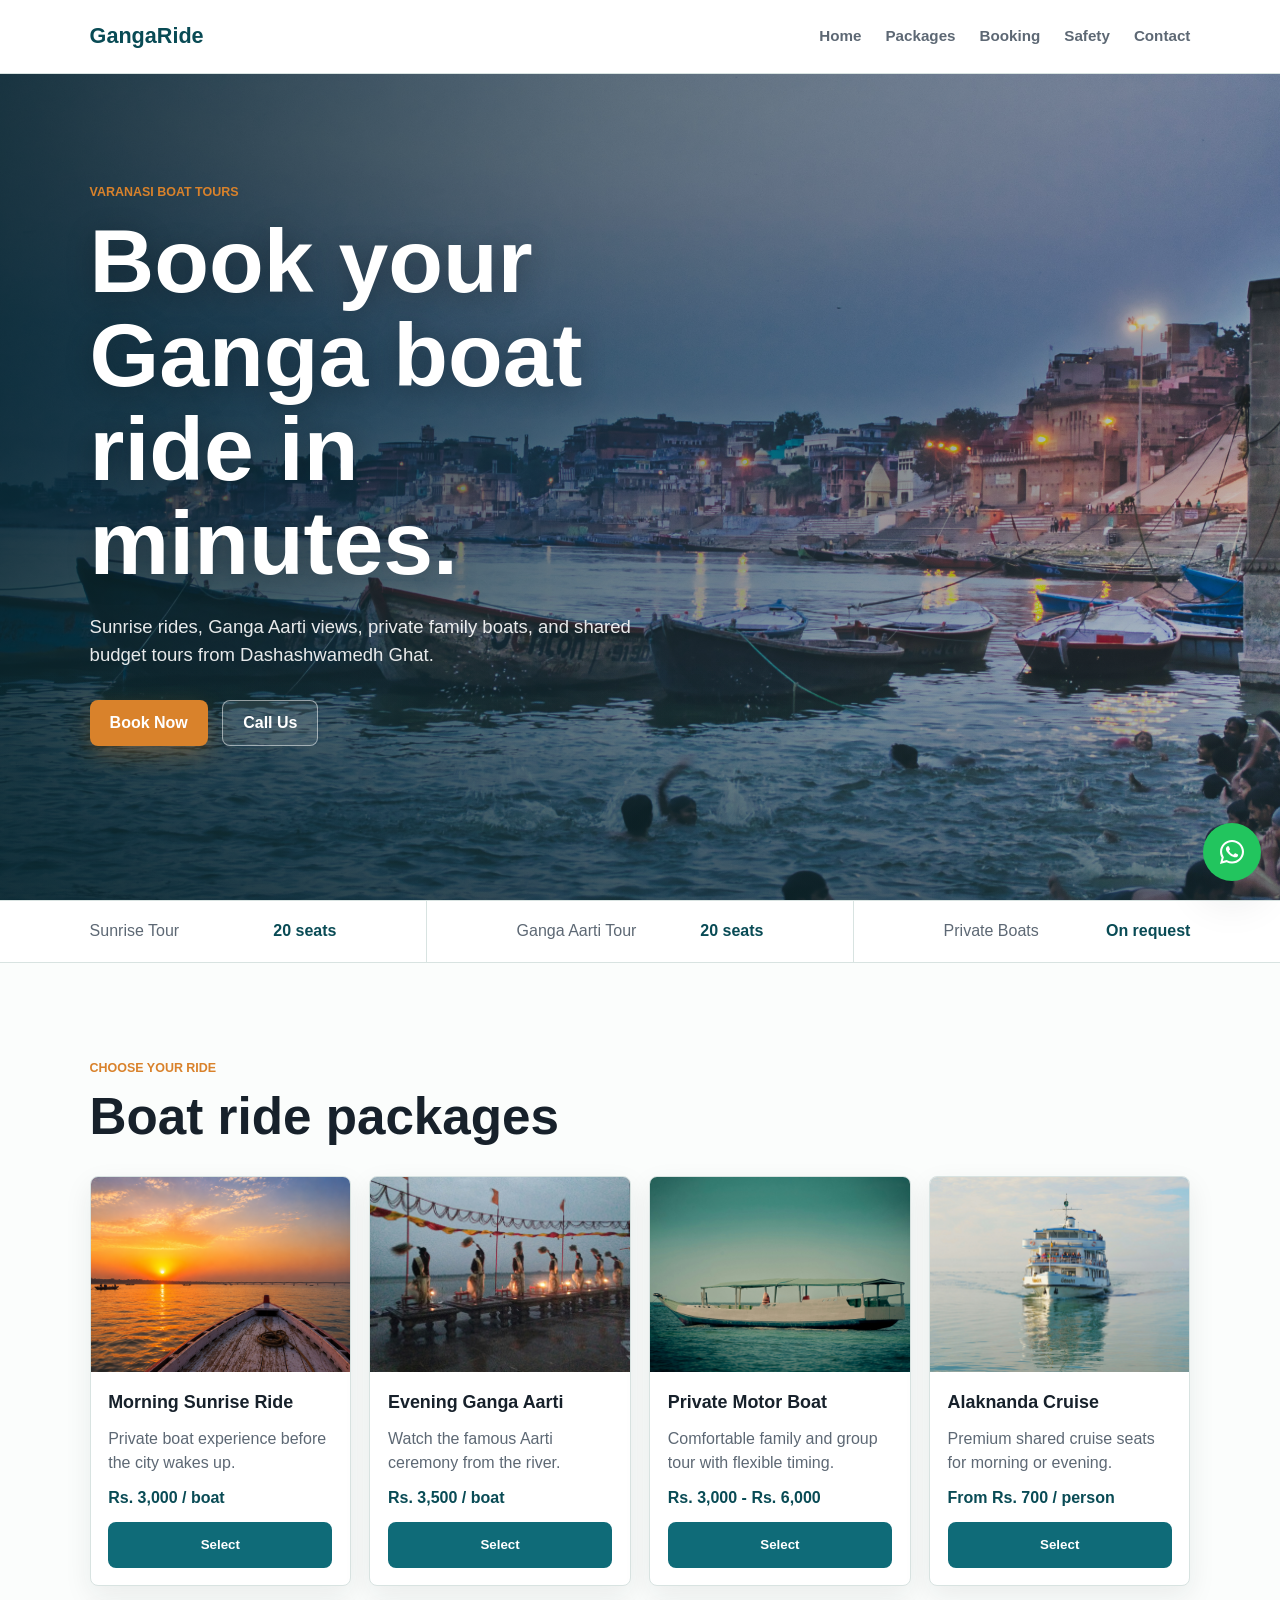
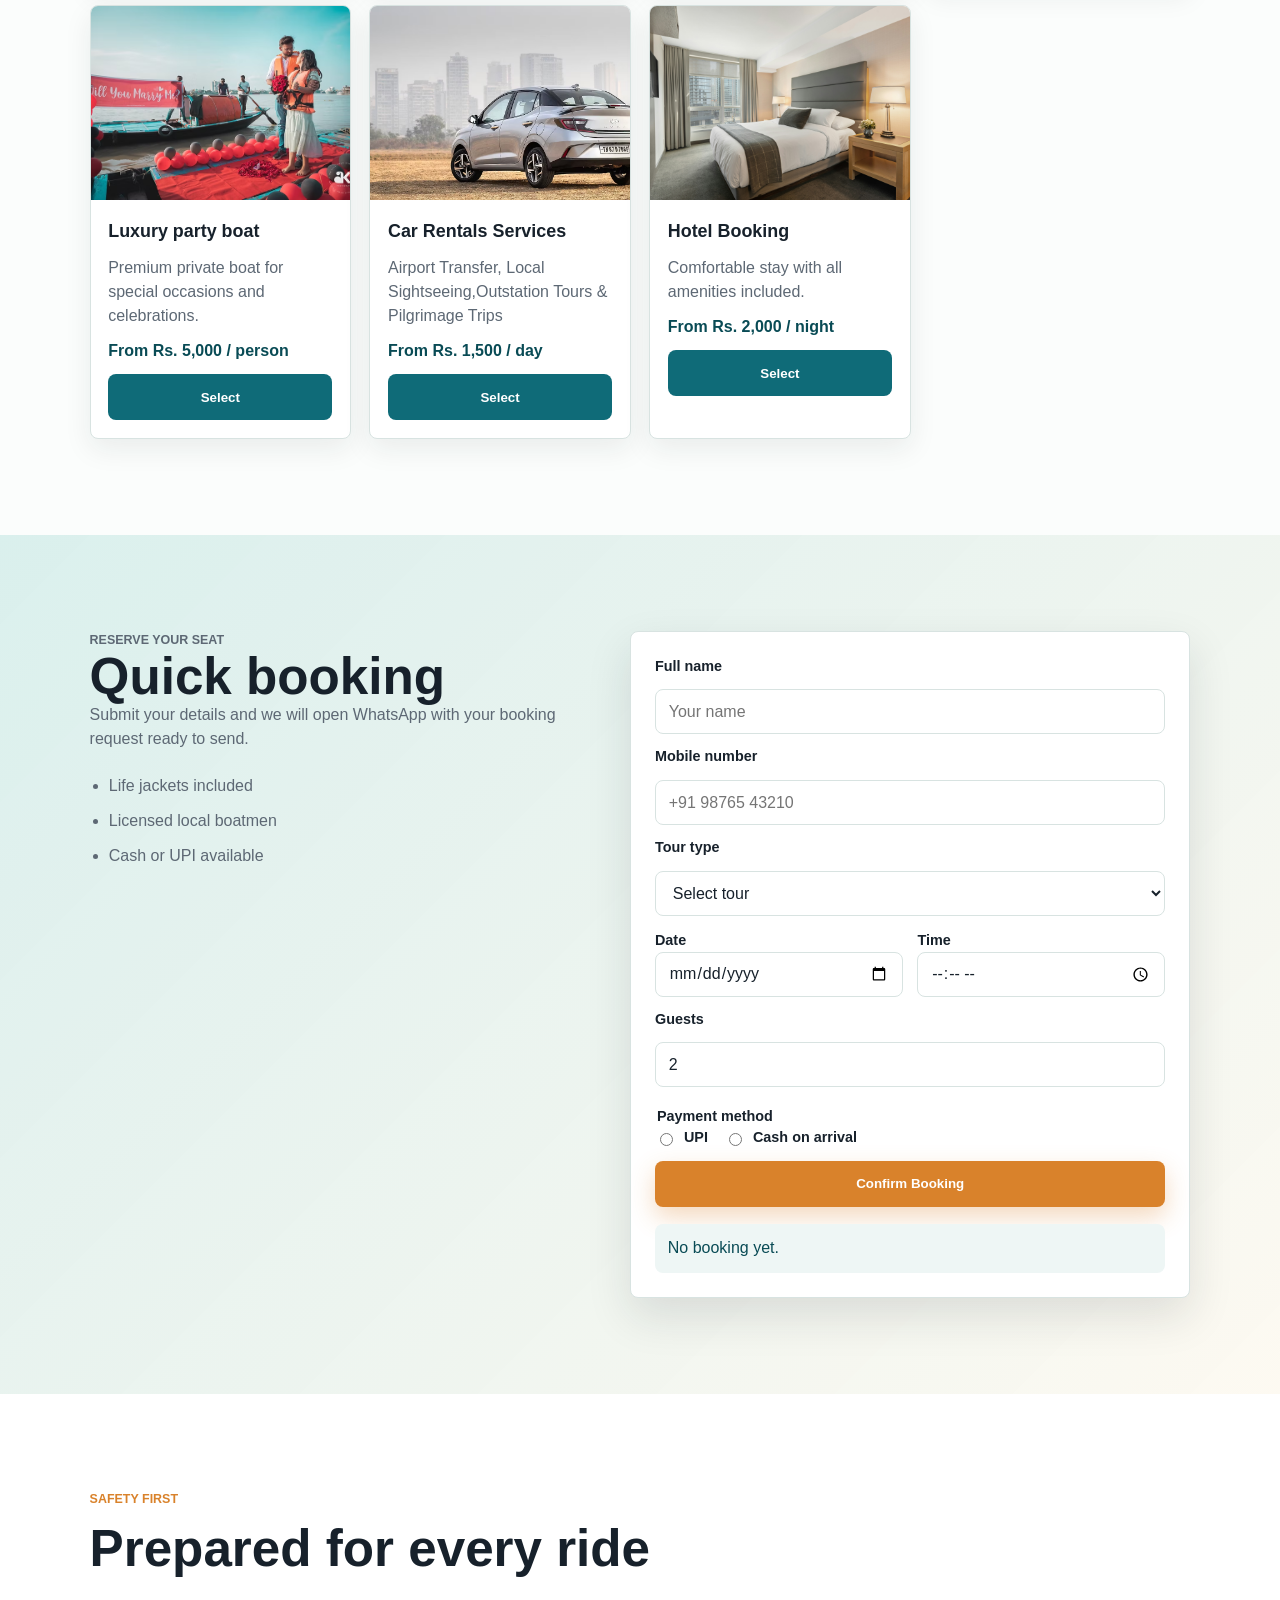
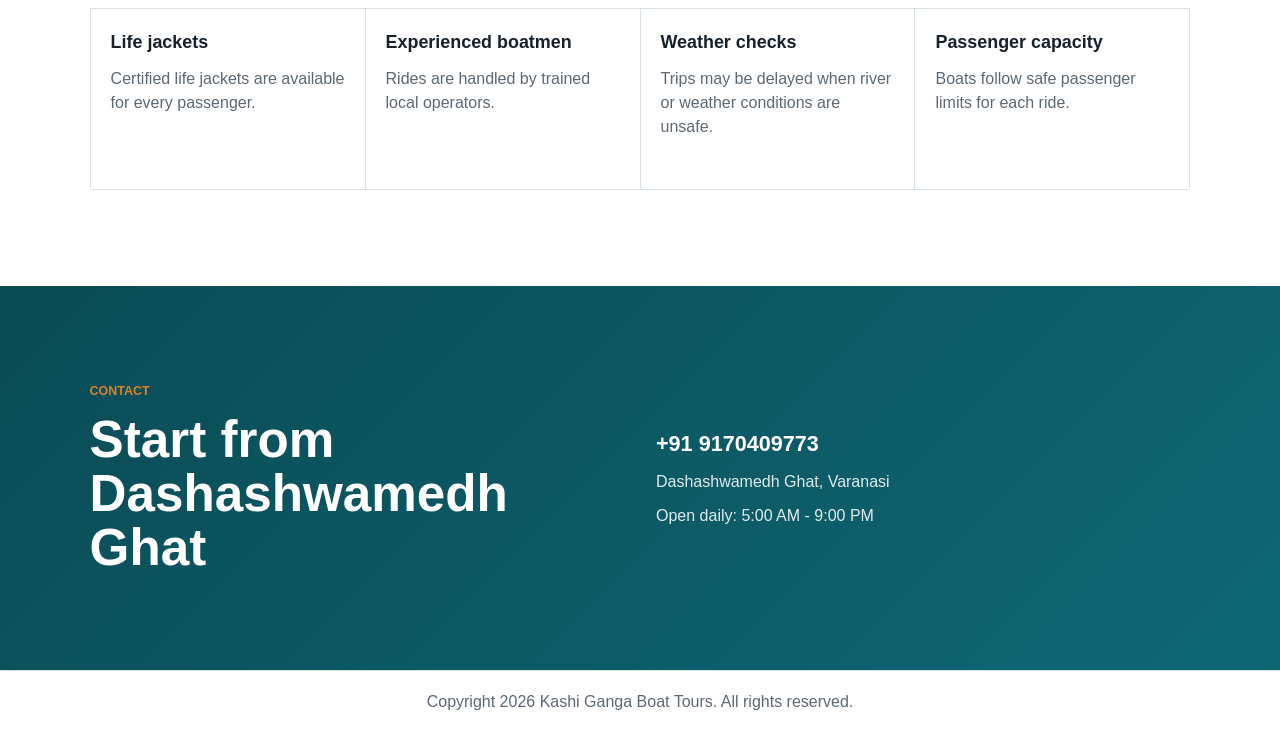
==== shree-ganga-boat-booking/index.html @ 6f8caeba "Add files via upload" ====
<!DOCTYPE html>
<html lang="en">
<head>
    <meta charset="UTF-8">
    <meta name="viewport" content="width=device-width, initial-scale=1.0">
    <title>Kashi Ganga Boat Tours</title>
    <link rel="stylesheet" href="style.css">
</head>
<body>
    <header class="site-header">
        <a href="#home" class="logo">GangaRide</a>

        <button class="nav-toggle" type="button" aria-label="Open menu" aria-expanded="false">
            <span></span>
            <span></span>
            <span></span>
        </button>

        <nav class="site-nav" aria-label="Main navigation">
            <a href="#home">Home</a>
            <a href="#packages">Packages</a>
            <a href="#booking">Booking</a>
            <a href="#safety">Safety</a>
            <a href="#contact">Contact</a>
        </nav>
    </header>

    <main>
        <section class="hero" id="home">
            <div class="hero-content">
                <p class="eyebrow">Varanasi Boat Tours</p>
                <h1>Book your Ganga boat ride in minutes.</h1>
                <p>
                    Sunrise rides, Ganga Aarti views, private family boats, and shared
                    budget tours from Dashashwamedh Ghat.
                </p>
                <div class="hero-actions">
                    <a href="#booking" class="button primary">Book Now</a>
                    <a href="tel:+919170409773" class="button secondary">Call Us</a>
                </div>
            </div>
        </section>

        <section class="availability" aria-label="Tour availability">
            <div class="availability-item">
                <span>Sunrise Tour</span>
                <strong id="sunriseSeats">20 seats</strong>
            </div>
            <div class="availability-item">
                <span>Ganga Aarti Tour</span>
                <strong id="aartiSeats">20 seats</strong>
            </div>
            <div class="availability-item">
                <span>Private Boats</span>
                <strong>On request</strong>
            </div>
        </section>

        <section class="section" id="packages">
            <div class="section-heading">
                <p class="eyebrow">Choose Your Ride</p>
                <h2>Boat ride packages</h2>
            </div>

            <div class="package-grid">
                <article class="package-card">
                    <img src="boat.png" alt="Traditional boats moored on the Ganga river at dawn, illuminated by golden sunrise light reflecting off calm water">
                    <div>
                        <h3>Morning Sunrise Ride</h3>
                        <p>Private boat experience before the city wakes up.</p>
                        <strong>Rs. 3,000 / boat</strong>
                        <button type="button" data-tour="sunrise">Select</button>
                    </div>
                </article>

                <article class="package-card">
                    <img src="ganga-arti.jpg" alt="Sacred Ganga Aarti ceremony at Varanasi ghats in evening light, with oil lamps glowing and priests performing rituals on stone steps above the river">
                    <div>
                        <h3>Evening Ganga Aarti</h3>
                        <p>Watch the famous Aarti ceremony from the river.</p>
                        <strong>Rs. 3,500 / boat</strong>
                        <button type="button" data-tour="aarti">Select</button>
                    </div>
                </article>

                <article class="package-card">
                    <img src="private.jpg" alt="Spacious private motorized boat on the Ganga river carrying passengers, with comfortable seating and river scenery in background">
                    <div>
                        <h3>Private Motor Boat</h3>
                        <p>Comfortable family and group tour with flexible timing.</p>
                        <strong>Rs. 3,000 - Rs. 6,000</strong>
                        <button type="button" data-tour="private">Select</button>
                    </div>
                </article>

                <article class="package-card">
                    <img src="cruise.jpg" alt="Alaknanda cruise boat">
                    <div>
                        <h3>Alaknanda Cruise</h3>
                        <p>Premium shared cruise seats for morning or evening.</p>
                        <strong>From Rs. 700 / person</strong>
                        <button type="button" data-tour="cruise">Select</button>
                    </div>
                </article>
                <article class="package-card">
                    <img src="party.avif" alt="Comfortable luxury party boat on the Ganga river with spacious seating, music system, and festive atmosphere for celebrations and special occasions">
                    <div>
                        <h3>Luxury party boat</h3>
                        <p>Premium private boat for special occasions and celebrations.</p>
                        <strong>From Rs. 5,000 / person</strong>
                        <button type="button" data-tour="cruise">Select</button>
                    </div>
                </article>
                <article class="package-card">
                    <img src="cars.avif" alt="Premium air-conditioned coach providing convenient transport to and from cruise departure point at Dashashwamedh Ghat">
                    <div>
                        <h3> Car Rentals Services</h3>
                        <p>Airport Transfer, Local Sightseeing,Outstation Tours & Pilgrimage Trips</p>
                        <strong>From Rs. 1,500 / day</strong>
                        <button type="button" data-tour="cruise">Select</button>
                    </div>
                </article>
                <article class="package-card">
                    <img src="hotel.jpg" alt="Comfortable hotel room with modern amenities, clean bedding, and peaceful ambiance for guest accommodation in Varanasi">
                    <div>
                        <h3>Hotel Booking</h3>
                        <p>Comfortable stay with all amenities included.</p>
                        <strong>From Rs. 2,000 / night</strong>
                        <button type="button" data-tour="hotel">Select</button>
                    </div>
                </article>
            </div>
        </section>

        <section class="booking-section" id="booking">
            <div class="booking-copy">
                <p class="eyebrow">Reserve Your Seat</p>
                <h2>Quick booking</h2>
                <p>
                    Submit your details and we will open WhatsApp with your booking
                    request ready to send.
                </p>
                <ul>
                    <li>Life jackets included</li>
                    <li>Licensed local boatmen</li>
                    <li>Cash or UPI available</li>
                </ul>
            </div>

            <form class="booking-form" id="bookingForm">
                <label for="name">Full name</label>
                <input type="text" id="name" name="name" placeholder="Your name" required>

                <label for="phone">Mobile number</label>
                <input type="tel" id="phone" name="phone" placeholder="+91 98765 43210" required>

                <label for="tourType">Tour type</label>
                <select id="tourType" name="tourType" required>
                    <option value="">Select tour</option>
                    <option value="sunrise">Morning Sunrise Ride</option>
                    <option value="aarti">Evening Ganga Aarti</option>
                    <option value="private">Private Motor Boat</option>
                    <option value="cruise">Alaknanda Cruise</option>
                </select>

                <div class="form-row">
                    <div>
                        <label for="rideDate">Date</label>
                        <input type="date" id="rideDate" name="rideDate" required>
                    </div>
                    <div>
                        <label for="rideTime">Time</label>
                        <input type="time" id="rideTime" name="rideTime" required>
                    </div>
                </div>

                <label for="guests">Guests</label>
                <input type="number" id="guests" name="guests" min="1" max="20" value="2" required>

                <fieldset>
                    <legend>Payment method</legend>
                    <label class="radio-option">
                        <input type="radio" name="payment" value="UPI" required>
                        UPI
                    </label>
                    <label class="radio-option">
                        <input type="radio" name="payment" value="Cash on arrival">
                        Cash on arrival
                    </label>
                </fieldset>
                <p class="upi-note" id="upiNote" hidden>UPI NO. 9170409773</p>

                <button type="submit" class="submit-button">Confirm Booking</button>
                <p class="form-message" id="formMessage" role="status">No booking yet.</p>
            </form>
        </section>

        <section class="section safety-section" id="safety">
            <div class="section-heading">
                <p class="eyebrow">Safety First</p>
                <h2>Prepared for every ride</h2>
            </div>

            <div class="safety-grid">
                <article>
                    <h3>Life jackets</h3>
                    <p>Certified life jackets are available for every passenger.</p>
                </article>
                <article>
                    <h3>Experienced boatmen</h3>
                    <p>Rides are handled by trained local operators.</p>
                </article>
                <article>
                    <h3>Weather checks</h3>
                    <p>Trips may be delayed when river or weather conditions are unsafe.</p>
                </article>
                <article>
                    <h3>Passenger capacity</h3>
                    <p>Boats follow safe passenger limits for each ride.</p>
                </article>
            </div>
        </section>

        <section class="contact-section" id="contact">
            <div>
                <p class="eyebrow">Contact</p>
                <h2>Start from Dashashwamedh Ghat</h2>
            </div>
            <div class="contact-details">
                <a href="tel:+919170409773">+91 9170409773</a>
                <span>Dashashwamedh Ghat, Varanasi</span>
                <span>Open daily: 5:00 AM - 9:00 PM</span>
            </div>
        </section>
    </main>

    <a class="whatsapp" href="https://wa.me/919170409773" target="_blank" rel="noreferrer" aria-label="Chat on WhatsApp">
        <svg viewBox="0 0 32 32" aria-hidden="true" focusable="false">
            <path d="M16.02 4C9.4 4 4.02 9.26 4.02 15.72c0 2.06.56 4.06 1.62 5.82L4 28l6.68-1.7a12.2 12.2 0 0 0 5.34 1.22c6.62 0 12-5.26 12-11.8S22.64 4 16.02 4Zm0 21.5c-1.72 0-3.42-.44-4.9-1.28l-.36-.2-3.96 1 1.06-3.78-.24-.38a9.53 9.53 0 0 1-1.52-5.14c0-5.36 4.44-9.72 9.92-9.72s9.92 4.36 9.92 9.72-4.44 9.78-9.92 9.78Zm5.44-7.3c-.3-.14-1.76-.84-2.04-.94-.28-.1-.48-.14-.68.14-.2.3-.78.94-.96 1.12-.18.2-.36.22-.66.08-.3-.14-1.26-.45-2.4-1.44-.88-.78-1.48-1.74-1.66-2.04-.18-.3-.02-.46.14-.6.14-.14.3-.36.46-.54.14-.18.2-.3.3-.5.1-.2.04-.38-.02-.52-.08-.14-.68-1.6-.94-2.2-.24-.58-.5-.5-.68-.5h-.58c-.2 0-.52.08-.8.38-.28.3-1.04 1-1.04 2.44s1.08 2.84 1.22 3.04c.14.2 2.12 3.16 5.14 4.42.72.3 1.28.48 1.72.62.72.22 1.38.18 1.9.1.58-.08 1.76-.7 2.02-1.38.24-.68.24-1.26.16-1.38-.08-.12-.28-.2-.58-.34Z" />
        </svg>
    </a>

    <div class="payment-modal" id="paymentModal" hidden>
        <div class="payment-window" role="dialog" aria-modal="true" aria-labelledby="paymentTitle">
            <button class="payment-close" type="button" id="paymentClose" aria-label="Close payment window">×</button>
            <p class="eyebrow">UPI Payment</p>
            <h2 id="paymentTitle">Pay with UPI</h2>
            <p>Use this UPI number to complete your payment.</p>
            <strong>UPI NO. 9170409773</strong>
            <div class="payment-options" aria-label="UPI payment options">
                <a href="upi://pay?pa=9170409773&pn=Kashi%20Ganga%20Boat%20Tours" target="_blank" rel="noreferrer">Google Pay</a>
                <a href="upi://pay?pa=9170409773&pn=Kashi%20Ganga%20Boat%20Tours" target="_blank" rel="noreferrer">PhonePe</a>
                <a href="upi://pay?pa=9170409773&pn=Kashi%20Ganga%20Boat%20Tours" target="_blank" rel="noreferrer">Paytm</a>
                <a href="upi://pay?pa=9170409773&pn=Kashi%20Ganga%20Boat%20Tours" target="_blank" rel="noreferrer">BHIM UPI</a>
            </div>
        </div>
    </div>

    <footer>
        <p>Copyright 2026 Kashi Ganga Boat Tours. All rights reserved.</p>
    </footer>

    <script src="script.js"></script>
</body>
</html>
---- shree-ganga-boat-booking/style.css ----
:root {
    --ink: #17212b;
    --muted: #5d6874;
    --river: #0f6b78;
    --river-dark: #094b55;
    --river-soft: #d9efed;
    --marigold: #d9822b;
    --marigold-dark: #b8671f;
    --cream: #fffaf1;
    --mist: #eef6f5;
    --line: #d8e3e1;
    --white: #ffffff;
    --shadow: 0 18px 45px rgba(23, 33, 43, 0.12);
    --shadow-soft: 0 10px 28px rgba(23, 33, 43, 0.08);
}

* {
    box-sizing: border-box;
}

html {
    scroll-behavior: smooth;
}

body {
    margin: 0;
    color: var(--ink);
    background: #fbfdfc;
    font-family: Arial, Helvetica, sans-serif;
    line-height: 1.5;
}

img {
    display: block;
    max-width: 100%;
}

a {
    color: inherit;
}

.site-header {
    position: sticky;
    top: 0;
    z-index: 20;
    display: flex;
    align-items: center;
    justify-content: space-between;
    min-height: 74px;
    padding: 0 7vw;
    background: rgba(255, 255, 255, 0.9);
    border-bottom: 1px solid var(--line);
    backdrop-filter: blur(16px);
}

.logo {
    color: var(--river-dark);
    font-size: 1.35rem;
    font-weight: 800;
    text-decoration: none;
}

.site-nav {
    display: flex;
    align-items: center;
    gap: 1.5rem;
}

.site-nav a {
    color: var(--muted);
    font-size: 0.95rem;
    font-weight: 700;
    text-decoration: none;
    transition: color 0.2s ease;
}

.site-nav a:hover {
    color: var(--river);
}

.nav-toggle {
    display: none;
    width: 42px;
    height: 42px;
    padding: 0;
    border: 1px solid var(--line);
    border-radius: 8px;
    background: var(--white);
}

.nav-toggle span {
    display: block;
    width: 18px;
    height: 2px;
    margin: 4px auto;
    background: var(--ink);
}

.hero {
    min-height: calc(100vh - 74px);
    display: flex;
    align-items: center;
    position: relative;
    overflow: hidden;
    padding: 8vh 7vw 13vh;
    color: var(--white);
    background:
        linear-gradient(90deg, rgba(5, 35, 42, 0.82), rgba(5, 35, 42, 0.48) 48%, rgba(5, 35, 42, 0.18)),
        url("boat-ride.jpg") no-repeat;
    background-position: center;
    background-size: cover;
}

.hero::after {
    content: "";
    position: absolute;
    inset: auto 0 0;
    height: 30%;
    background: linear-gradient(0deg, rgba(5, 35, 42, 0.44), transparent);
    pointer-events: none;
}

.hero-content {
    position: relative;
    z-index: 1;
    max-width: 660px;
}

.eyebrow {
    margin: 0 0 0.8rem;
    color: var(--marigold);
    font-size: 0.78rem;
    font-weight: 800;
    letter-spacing: 0;
    text-transform: uppercase;
}

.hero h1,
.section-heading h2,
.booking-copy h2,
.contact-section h2 {
    margin: 0;
    line-height: 1.05;
}

.hero h1 {
    max-width: 640px;
    font-size: clamp(2.7rem, 7vw, 5.9rem);
    text-shadow: 0 5px 28px rgba(0, 0, 0, 0.28);
}

.hero p:not(.eyebrow) {
    max-width: 580px;
    margin: 1.4rem 0 0;
    color: rgba(255, 255, 255, 0.9);
    font-size: 1.16rem;
}

.hero-actions {
    display: flex;
    flex-wrap: wrap;
    gap: 0.9rem;
    margin-top: 2rem;
}

.button,
.package-card button,
.submit-button {
    display: inline-flex;
    align-items: center;
    justify-content: center;
    min-height: 46px;
    padding: 0 1.25rem;
    border: 0;
    border-radius: 8px;
    font-weight: 800;
    text-decoration: none;
    cursor: pointer;
    transition: transform 0.2s ease, box-shadow 0.2s ease, background 0.2s ease;
}

.button:hover,
.package-card button:hover,
.submit-button:hover {
    transform: translateY(-2px);
}

.button.primary,
.submit-button {
    color: var(--white);
    background: var(--marigold);
    box-shadow: 0 10px 24px rgba(217, 130, 43, 0.3);
}

.button.primary:hover,
.submit-button:hover {
    background: var(--marigold-dark);
}

.button.secondary {
    color: var(--white);
    border: 1px solid rgba(255, 255, 255, 0.5);
    background: rgba(255, 255, 255, 0.1);
}

.availability {
    display: grid;
    grid-template-columns: repeat(3, minmax(0, 1fr));
    gap: 1px;
    background: var(--line);
    border-top: 1px solid var(--line);
    border-bottom: 1px solid var(--line);
}

.availability-item {
    display: flex;
    align-items: center;
    justify-content: space-between;
    gap: 1rem;
    padding: 1.15rem 7vw;
    background: var(--white);
}

.availability-item span {
    color: var(--muted);
}

.availability-item strong {
    color: var(--river-dark);
}

.section,
.booking-section,
.contact-section {
    padding: 6rem 7vw;
}

.section-heading {
    max-width: 720px;
    margin-bottom: 2rem;
}

.section-heading h2,
.booking-copy h2,
.contact-section h2 {
    font-size: clamp(2rem, 4vw, 3.4rem);
}

.package-grid {
    display: grid;
    grid-template-columns: repeat(4, minmax(0, 1fr));
    gap: 1.15rem;
}

.package-card {
    overflow: hidden;
    background: var(--white);
    border: 1px solid var(--line);
    border-radius: 8px;
    box-shadow: var(--shadow-soft);
    transition: transform 0.2s ease, box-shadow 0.2s ease;
}

.package-card:hover {
    transform: translateY(-5px);
    box-shadow: var(--shadow);
}

.package-card img {
    width: 100%;
    aspect-ratio: 4 / 3;
    object-fit: cover;
}

.package-card div {
    display: grid;
    gap: 0.7rem;
    padding: 1.1rem;
}

.package-card h3,
.safety-grid h3 {
    margin: 0;
    font-size: 1.12rem;
}

.package-card p,
.safety-grid p,
.booking-copy p,
.booking-copy li {
    margin: 0;
    color: var(--muted);
}

.package-card strong {
    color: var(--river-dark);
}

.package-card button {
    width: 100%;
    color: var(--white);
    background: var(--river);
}

.package-card button:hover {
    background: var(--river-dark);
}

.booking-section {
    display: grid;
    grid-template-columns: minmax(0, 0.85fr) minmax(320px, 1fr);
    gap: 4rem;
    background:
        linear-gradient(135deg, rgba(217, 239, 237, 0.95), rgba(255, 250, 241, 0.9)),
        var(--mist);
}

.booking-copy {
    align-self: start;
}

.booking-copy ul {
    display: grid;
    gap: 0.7rem;
    margin: 1.4rem 0 0;
    padding-left: 1.2rem;
}

.booking-form {
    display: grid;
    gap: 0.75rem;
    padding: 1.5rem;
    background: var(--white);
    border: 1px solid var(--line);
    border-radius: 8px;
    box-shadow: var(--shadow);
}

.booking-form label,
.booking-form legend {
    color: var(--ink);
    font-size: 0.9rem;
    font-weight: 800;
}

.booking-form input,
.booking-form select {
    width: 100%;
    min-height: 45px;
    padding: 0 0.8rem;
    border: 1px solid var(--line);
    border-radius: 8px;
    color: var(--ink);
    font: inherit;
    background: var(--white);
    transition: border-color 0.2s ease, box-shadow 0.2s ease;
}

.booking-form input:focus,
.booking-form select:focus {
    outline: none;
    border-color: var(--river);
    box-shadow: 0 0 0 3px rgba(15, 107, 120, 0.14);
}

.booking-form input.is-locked {
    color: var(--river-dark);
    background: var(--river-soft);
    cursor: not-allowed;
}

.form-row {
    display: grid;
    grid-template-columns: 1fr 1fr;
    gap: 0.9rem;
}

fieldset {
    display: flex;
    flex-wrap: wrap;
    gap: 1rem;
    margin: 0.4rem 0 0;
    padding: 0;
    border: 0;
}

.radio-option {
    display: inline-flex;
    align-items: center;
    gap: 0.5rem;
    color: var(--muted);
}

.radio-option input {
    width: auto;
    min-height: auto;
}

.upi-note {
    margin: 0;
    padding: 0.75rem 0.85rem;
    color: var(--river-dark);
    background: var(--river-soft);
    border: 1px solid rgba(15, 107, 120, 0.18);
    border-radius: 8px;
    font-weight: 800;
}

.form-message {
    min-height: 48px;
    margin: 0.3rem 0 0;
    padding: 0.8rem;
    color: var(--river-dark);
    background: var(--mist);
    border-radius: 8px;
}

.safety-section {
    background: var(--white);
}

.safety-grid {
    display: grid;
    grid-template-columns: repeat(4, minmax(0, 1fr));
    gap: 1px;
    background: var(--line);
    border: 1px solid var(--line);
}

.safety-grid article {
    min-height: 180px;
    padding: 1.25rem;
    background: var(--white);
}

.safety-grid p {
    margin-top: 0.7rem;
}

.contact-section {
    display: grid;
    grid-template-columns: 1fr 1fr;
    gap: 2rem;
    color: var(--white);
    background:
        linear-gradient(135deg, rgba(9, 75, 85, 0.95), rgba(15, 107, 120, 0.9)),
        var(--river-dark);
}

.contact-details {
    display: grid;
    gap: 0.6rem;
    align-self: center;
    color: rgba(255, 255, 255, 0.88);
}

.contact-details a {
    color: var(--white);
    font-size: 1.35rem;
    font-weight: 800;
    text-decoration: none;
}

.whatsapp {
    position: fixed;
    right: 1.2rem;
    bottom: 1.2rem;
    z-index: 30;
    display: flex;
    align-items: center;
    justify-content: center;
    width: 58px;
    height: 58px;
    color: var(--white);
    background: #22c55e;
    border-radius: 50%;
    box-shadow: var(--shadow);
    text-decoration: none;
    transition: transform 0.2s ease, box-shadow 0.2s ease;
}

.whatsapp:hover {
    transform: translateY(-3px) scale(1.04);
    box-shadow: 0 18px 36px rgba(34, 197, 94, 0.3);
}

.whatsapp svg {
    width: 32px;
    height: 32px;
    fill: currentColor;
}

.payment-modal {
    position: fixed;
    inset: 0;
    z-index: 60;
    display: grid;
    place-items: center;
    padding: 1rem;
    background: rgba(23, 33, 43, 0.54);
    backdrop-filter: blur(8px);
}

.payment-modal[hidden] {
    display: none;
}

.payment-window {
    position: relative;
    width: min(100%, 420px);
    padding: 1.5rem;
    background: var(--white);
    border-radius: 8px;
    box-shadow: 0 26px 70px rgba(0, 0, 0, 0.28);
}

.payment-window h2 {
    margin: 0;
    color: var(--ink);
    font-size: 1.8rem;
}

.payment-window p:not(.eyebrow) {
    margin: 0.8rem 0 1rem;
    color: var(--muted);
}

.payment-window strong {
    display: block;
    padding: 1rem;
    color: var(--river-dark);
    background: var(--river-soft);
    border: 1px solid rgba(15, 107, 120, 0.18);
    border-radius: 8px;
    font-size: 1.2rem;
    text-align: center;
}

.payment-options {
    display: grid;
    grid-template-columns: repeat(2, minmax(0, 1fr));
    gap: 0.75rem;
    margin-top: 1rem;
}

.payment-options a {
    display: inline-flex;
    align-items: center;
    justify-content: center;
    min-height: 44px;
    padding: 0 0.85rem;
    color: var(--white);
    background: var(--river);
    border-radius: 8px;
    font-weight: 800;
    text-align: center;
    text-decoration: none;
}

.payment-options a:hover {
    background: var(--river-dark);
}

.payment-close {
    position: absolute;
    top: 0.8rem;
    right: 0.8rem;
    width: 36px;
    height: 36px;
    border: 0;
    border-radius: 50%;
    color: var(--muted);
    background: var(--mist);
    font-size: 1.4rem;
    line-height: 1;
    cursor: pointer;
}

.payment-close:hover {
    color: var(--ink);
}

footer {
    padding: 1.2rem 7vw;
    color: var(--muted);
    background: var(--white);
    border-top: 1px solid var(--line);
    text-align: center;
}

footer p {
    margin: 0;
}

@media (max-width: 1050px) {
    .package-grid,
    .safety-grid {
        grid-template-columns: repeat(2, minmax(0, 1fr));
    }

    .booking-section,
    .contact-section {
        grid-template-columns: 1fr;
    }
}

@media (max-width: 780px) {
    .site-header {
        padding: 0 1rem;
    }

    .nav-toggle {
        display: block;
    }

    .site-nav {
        position: absolute;
        top: 74px;
        left: 0;
        right: 0;
        display: none;
        flex-direction: column;
        align-items: stretch;
        gap: 0;
        padding: 0.7rem 1rem 1rem;
        background: var(--white);
        border-bottom: 1px solid var(--line);
    }

    .site-nav.is-open {
        display: flex;
    }

    .site-nav a {
        padding: 0.85rem 0;
    }

    .hero {
        min-height: 620px;
        padding: 4rem 1rem 7rem;
    }

    .availability,
    .package-grid,
    .safety-grid {
        grid-template-columns: 1fr;
    }

    .availability-item,
    .section,
    .booking-section,
    .contact-section {
        padding-left: 1rem;
        padding-right: 1rem;
    }

    .form-row {
        grid-template-columns: 1fr;
    }
}
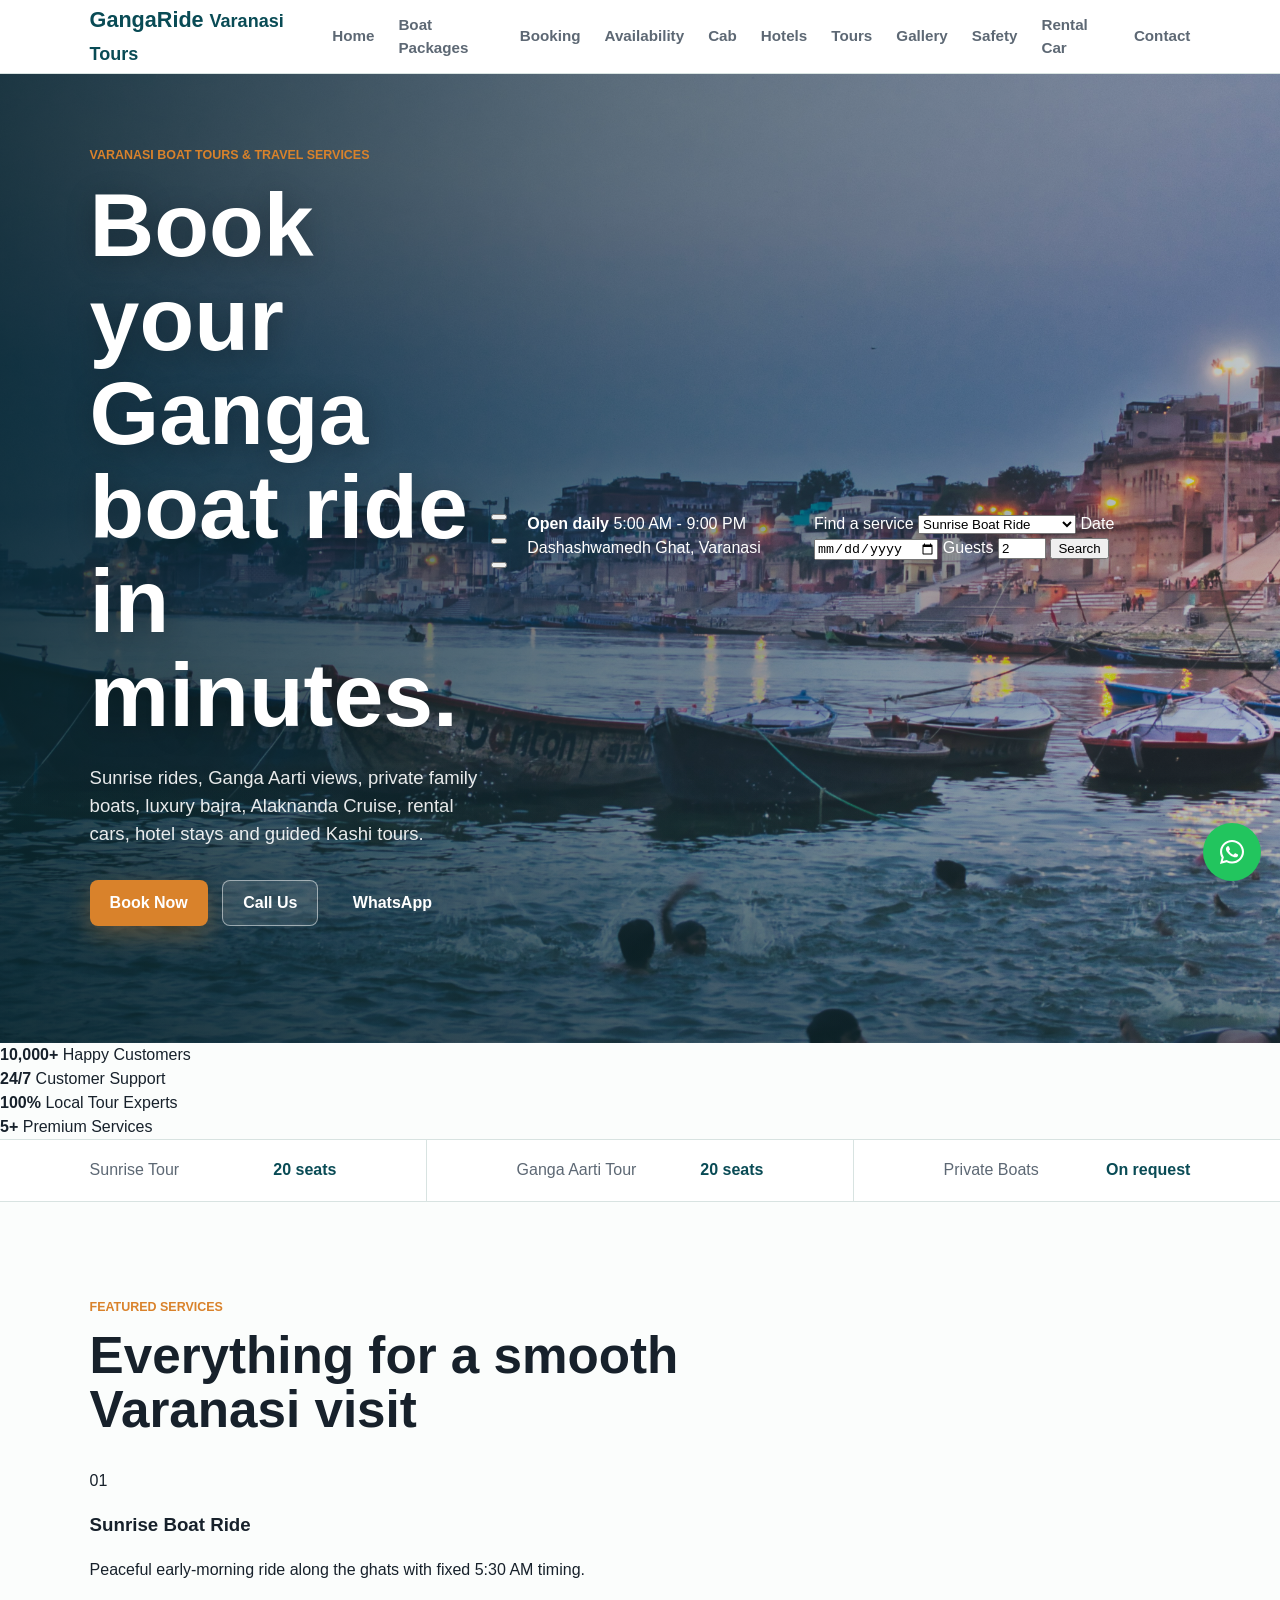
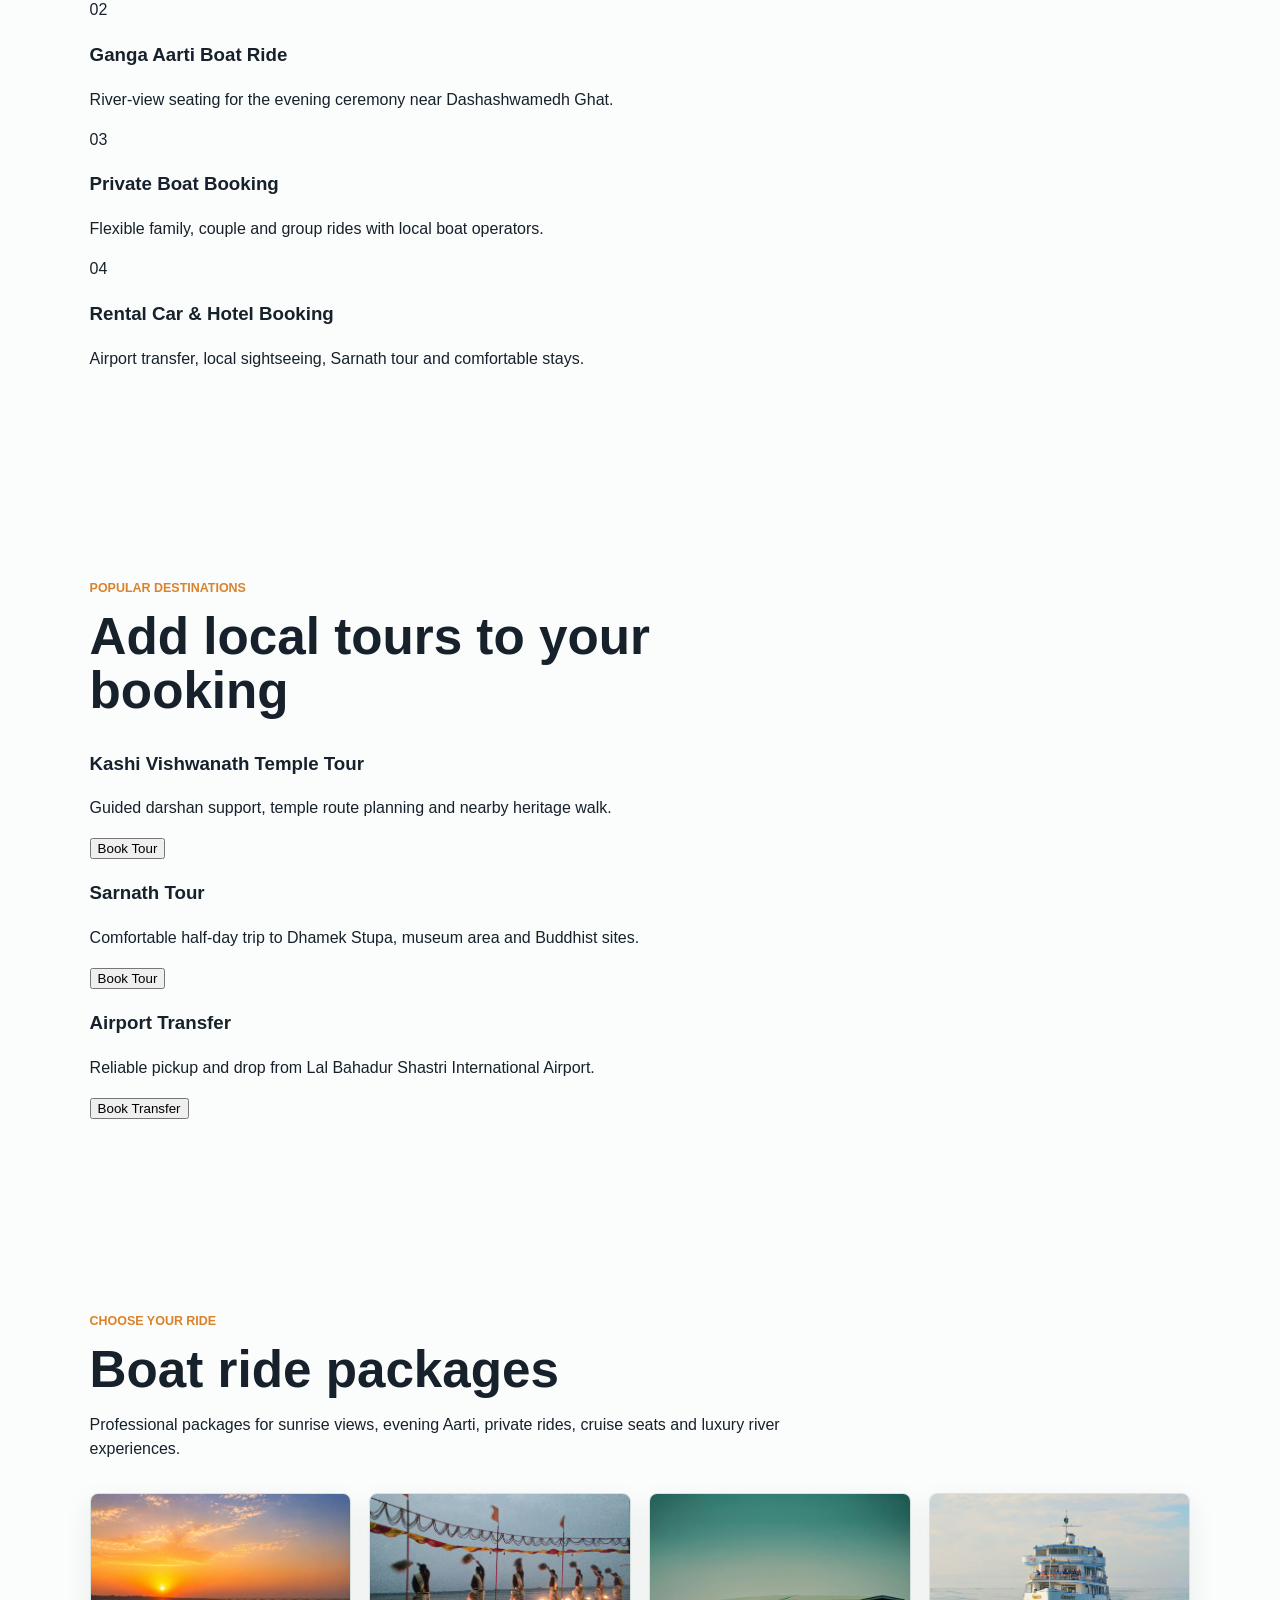
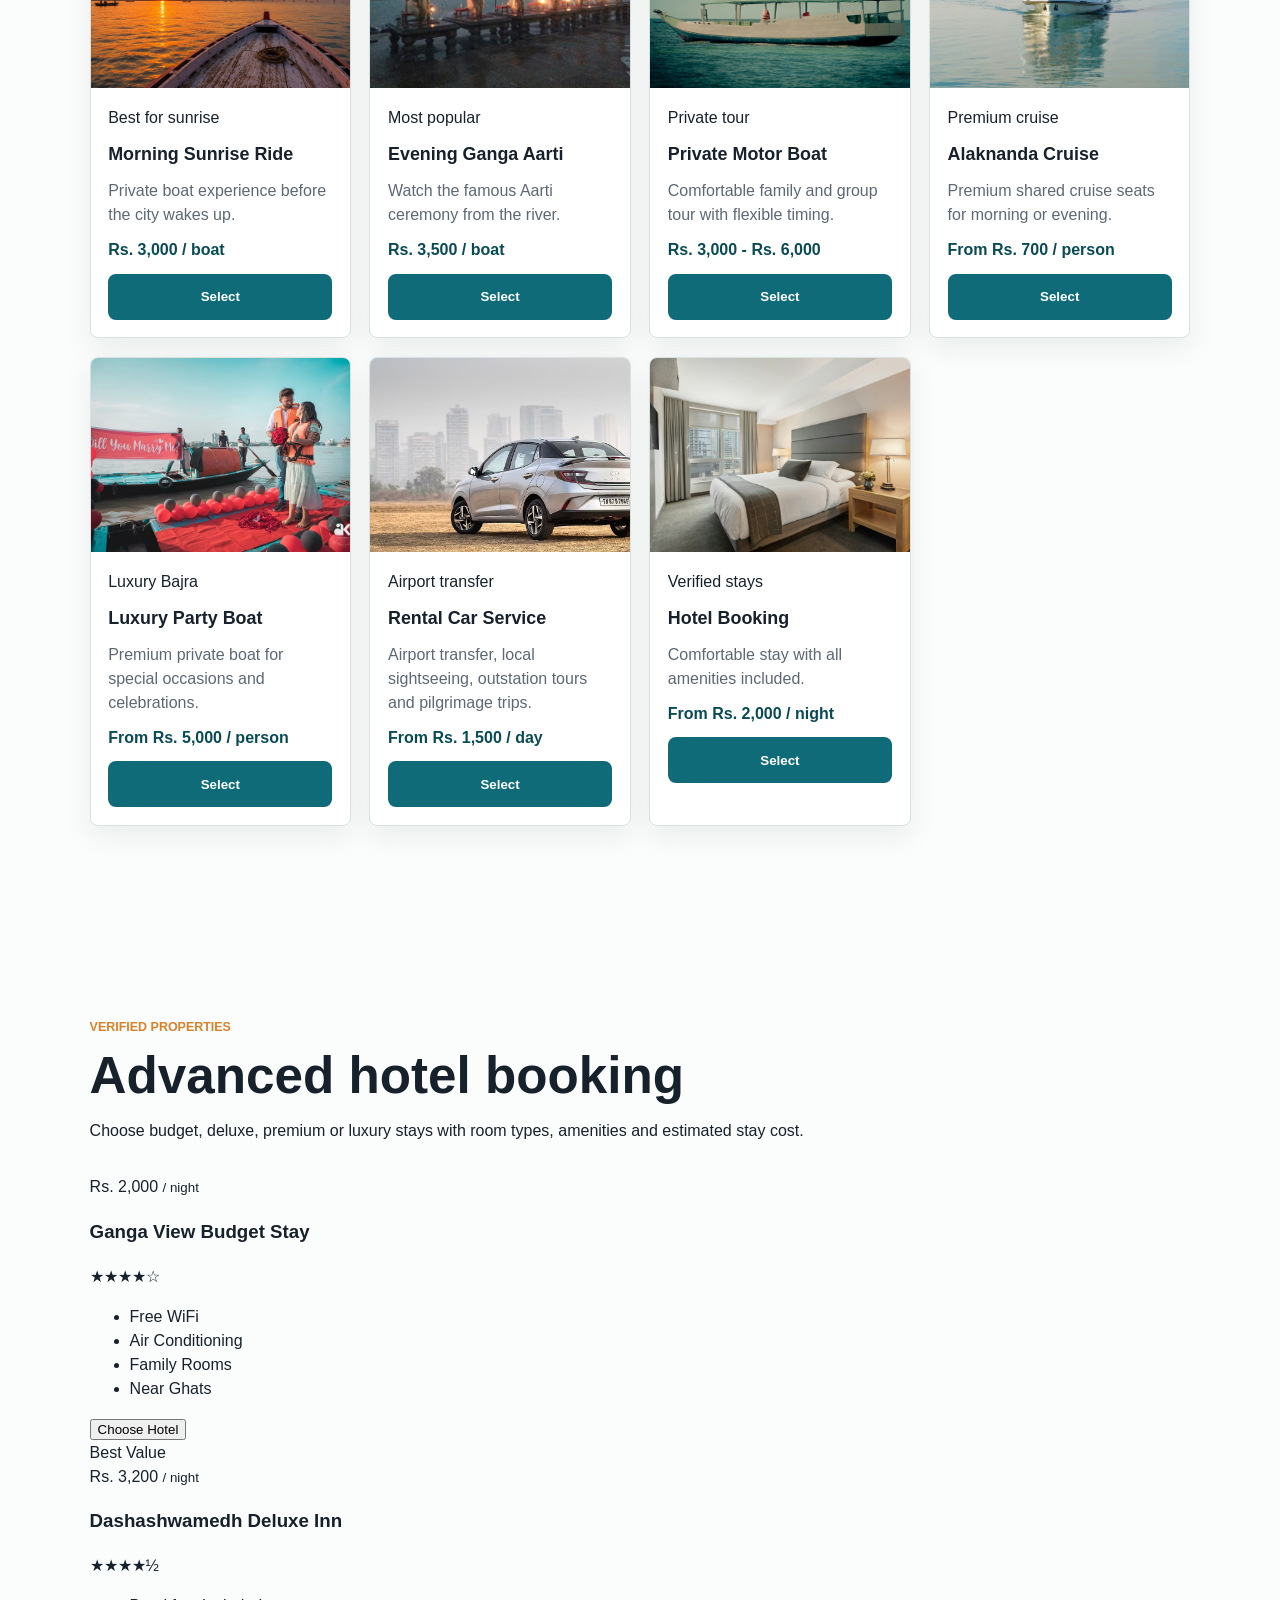
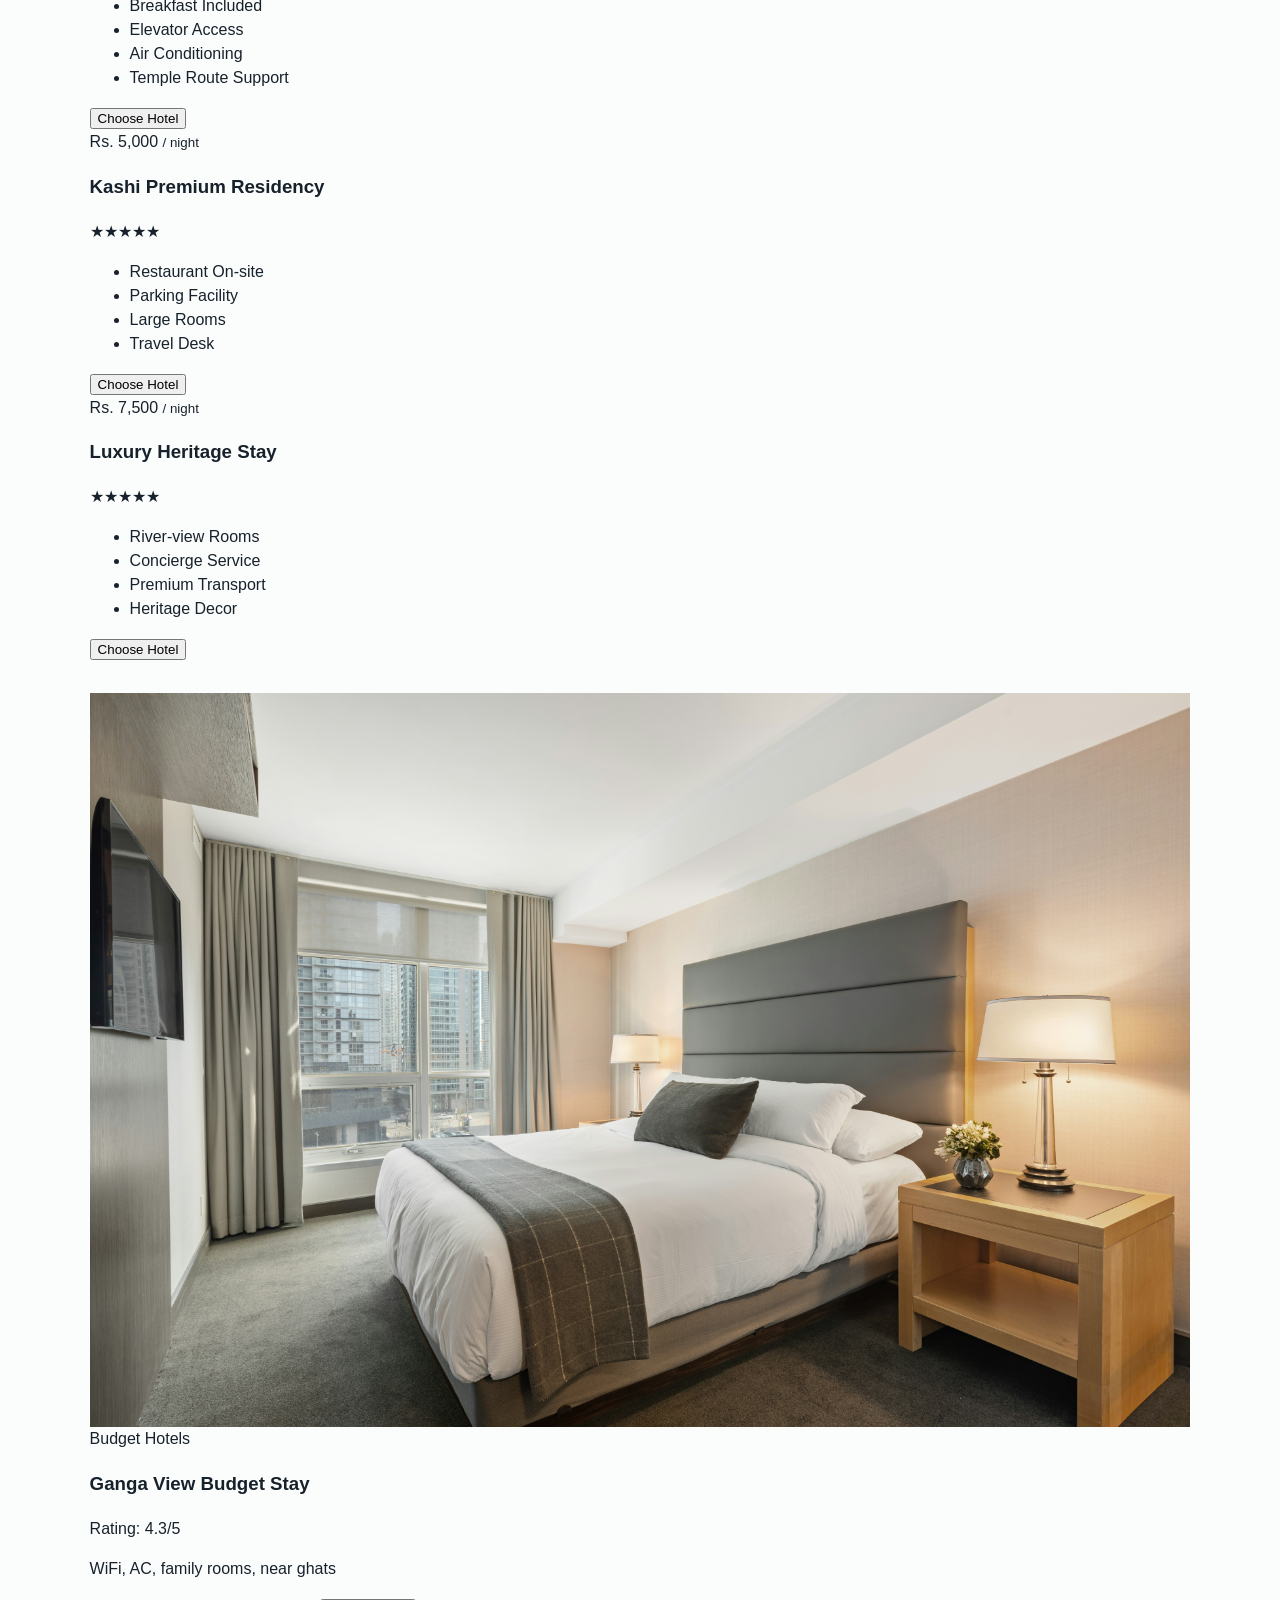
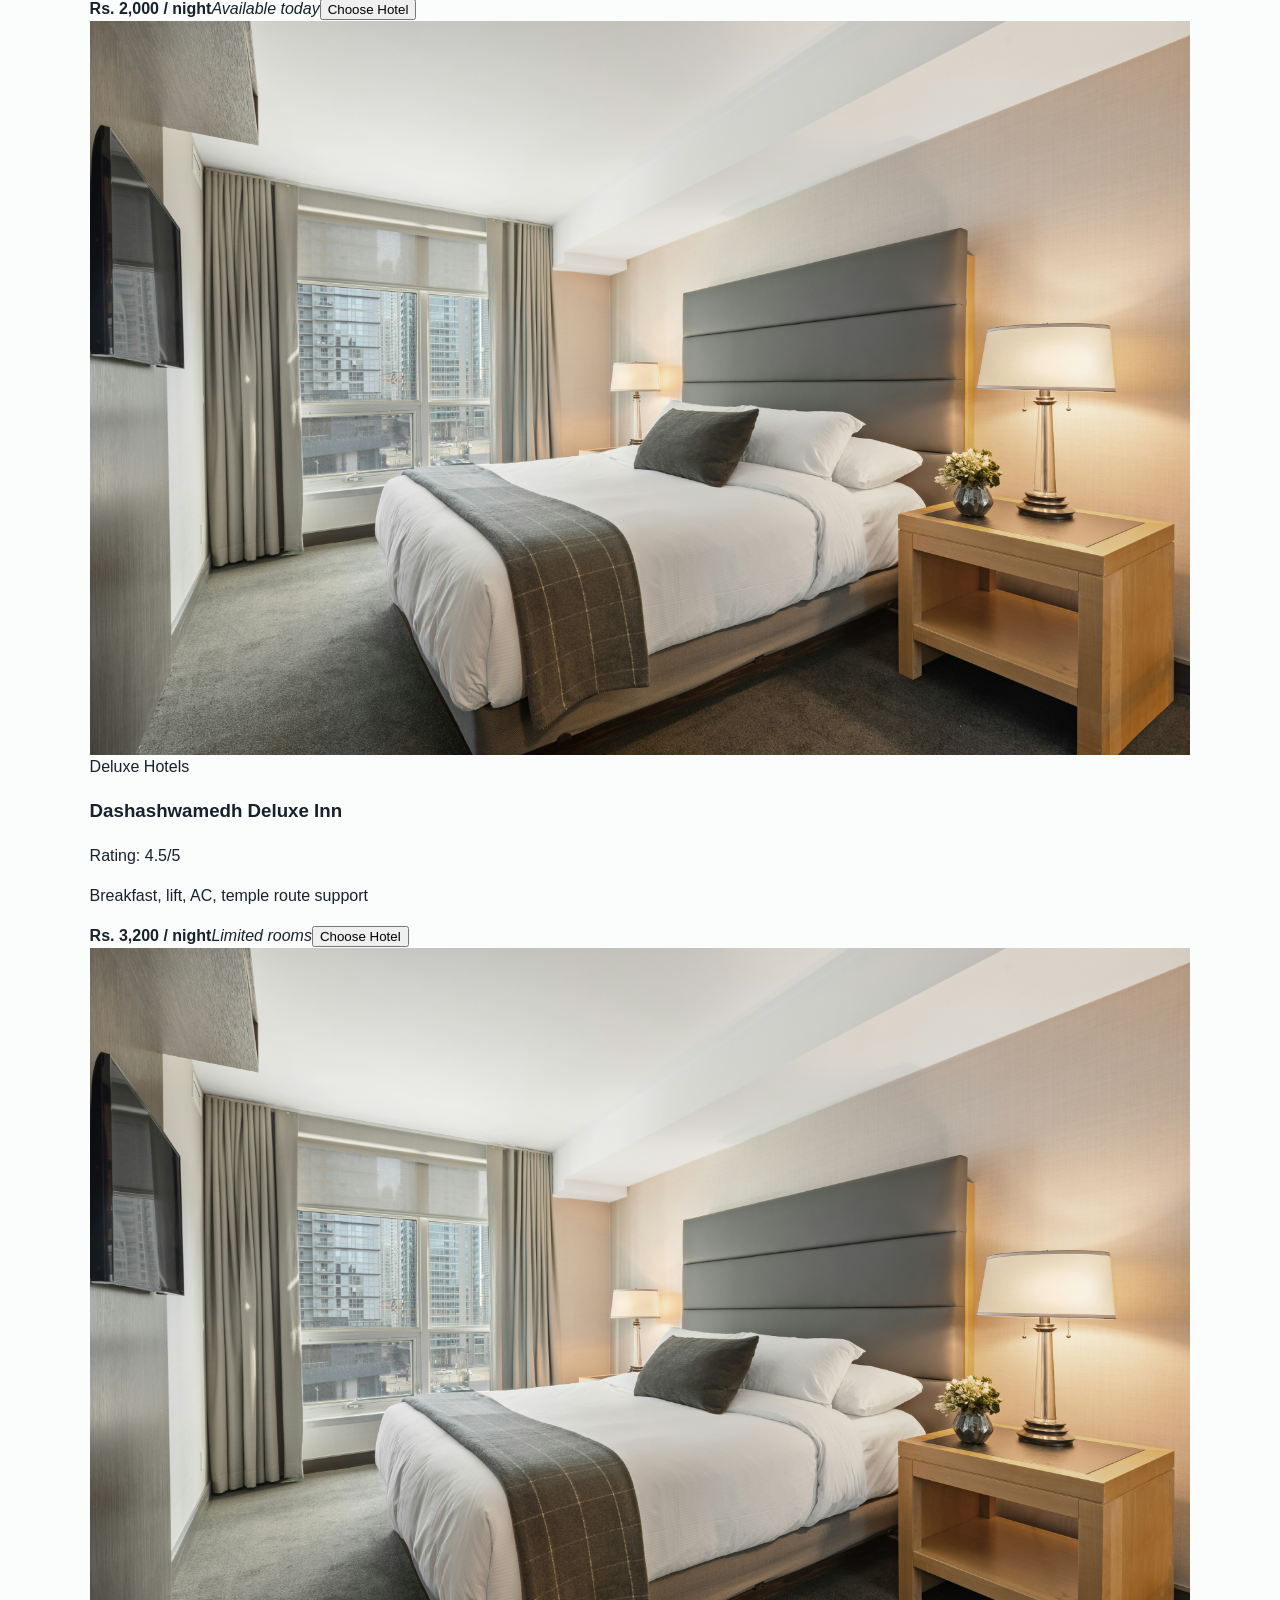
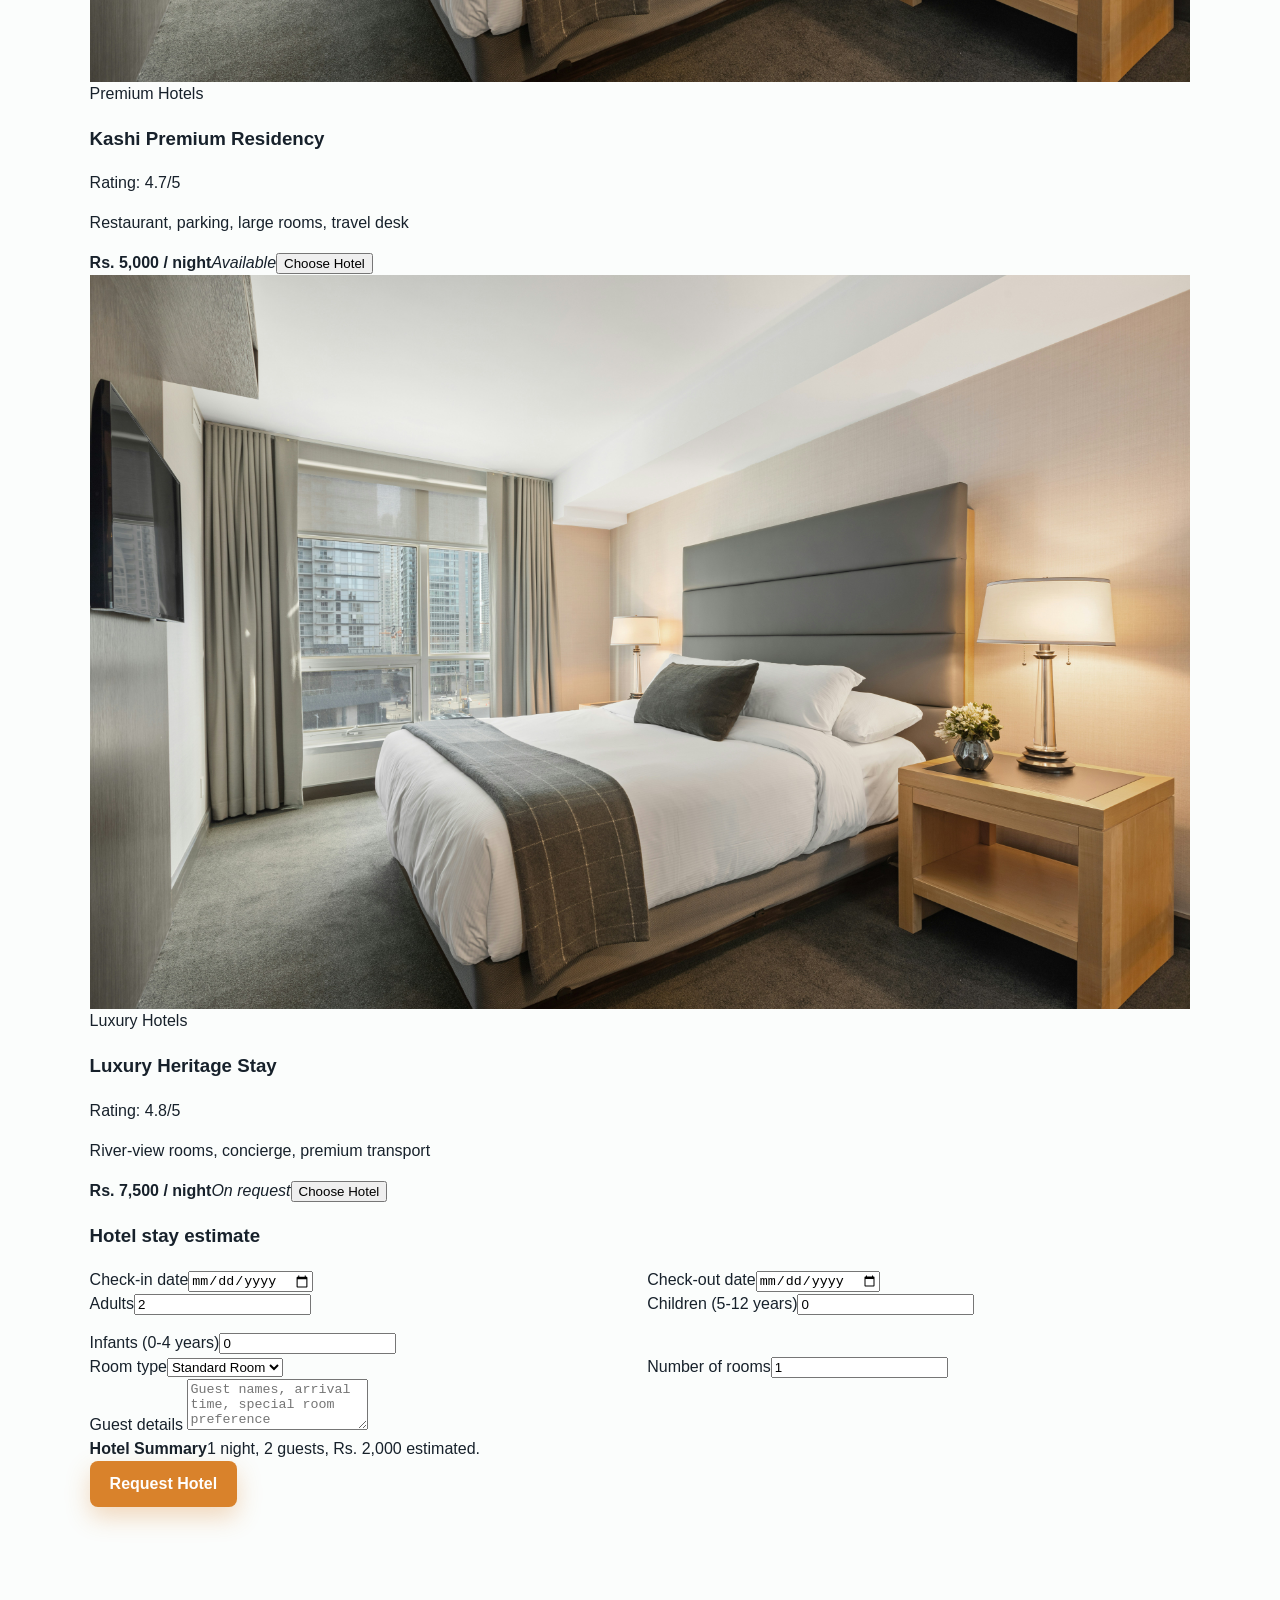
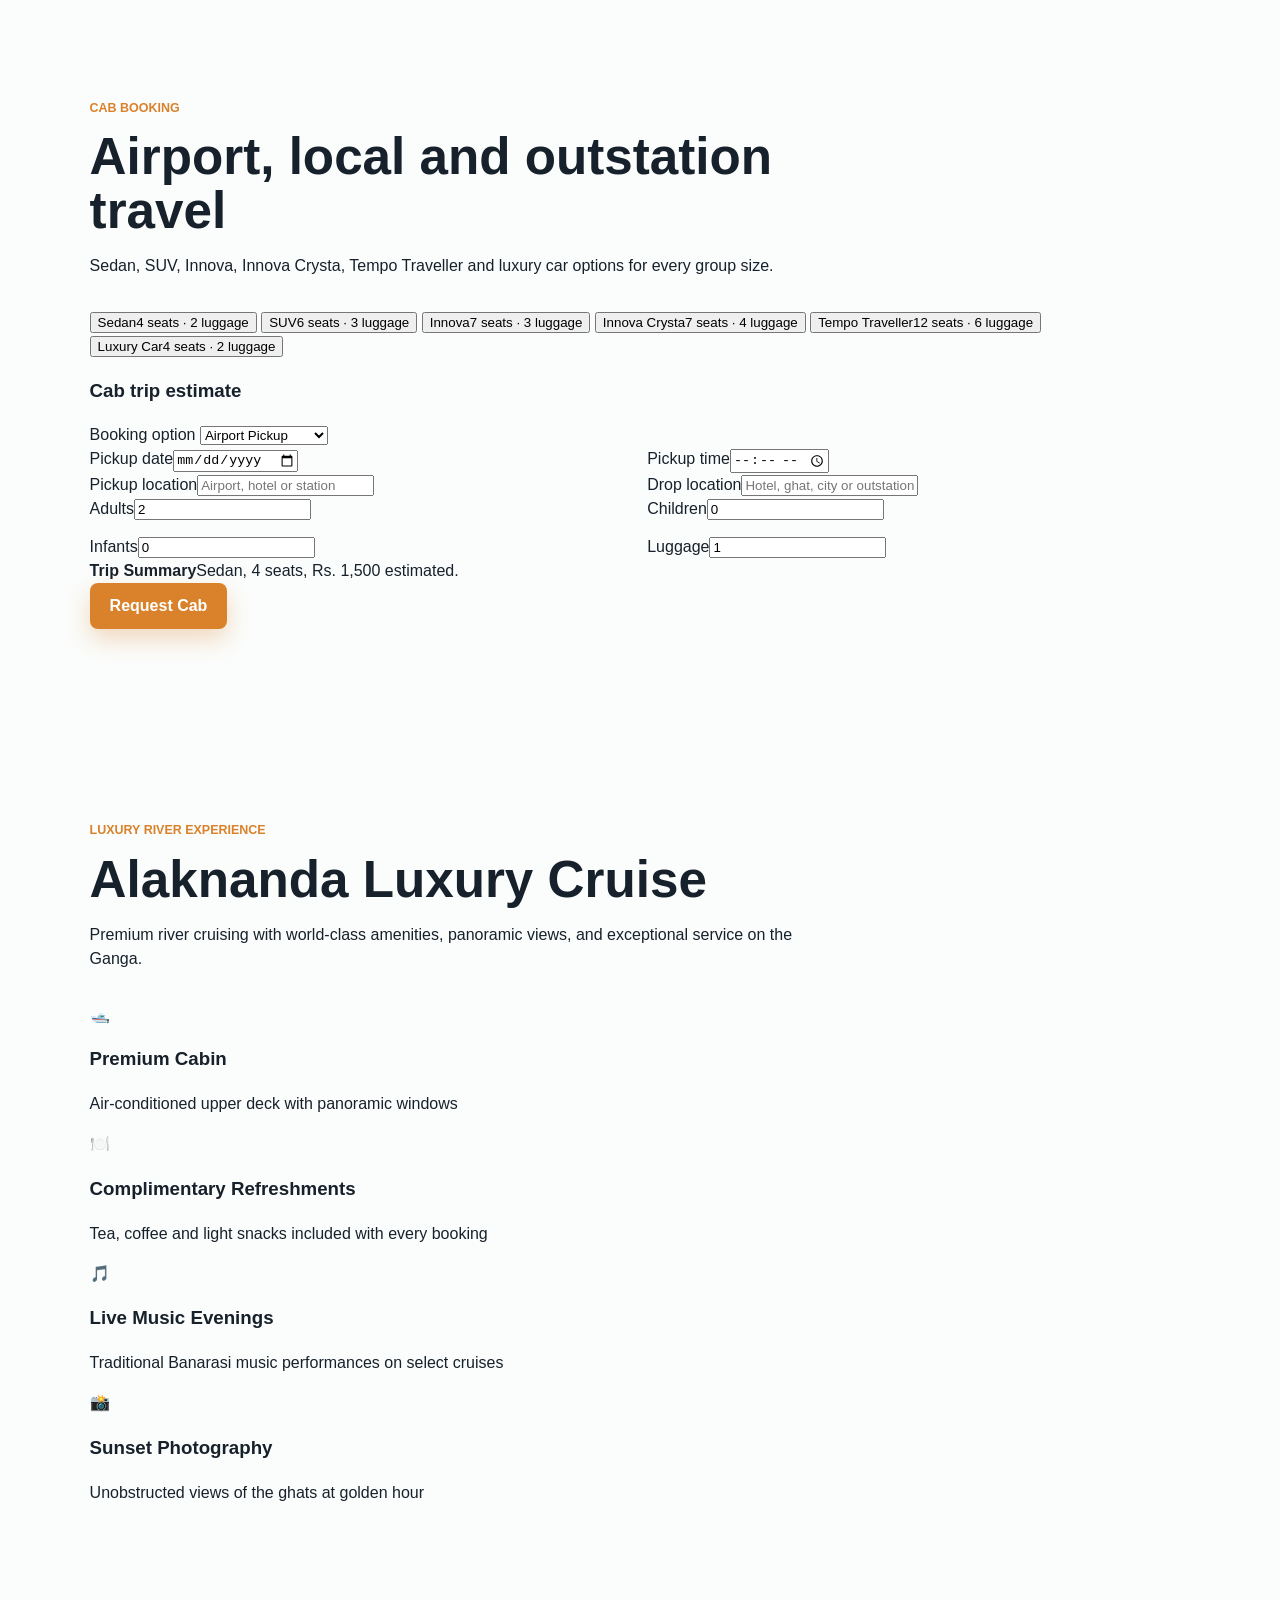
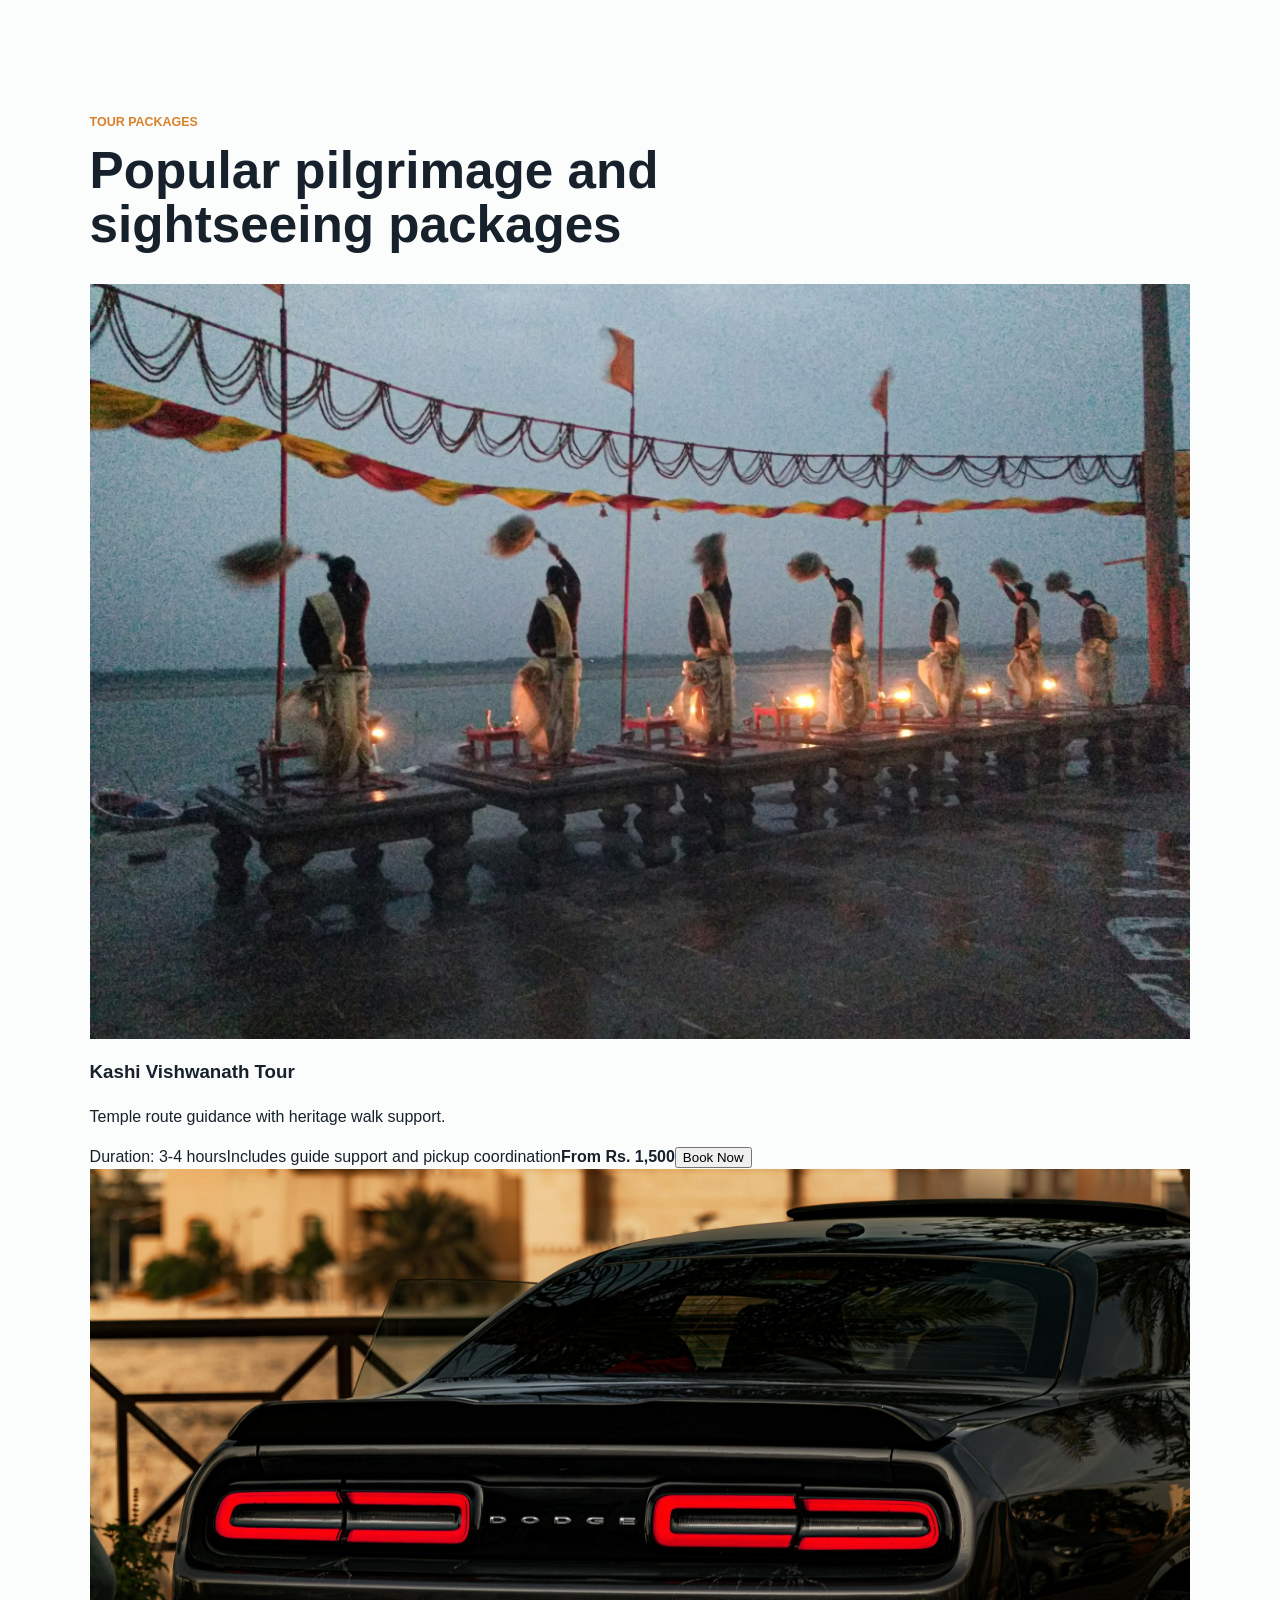
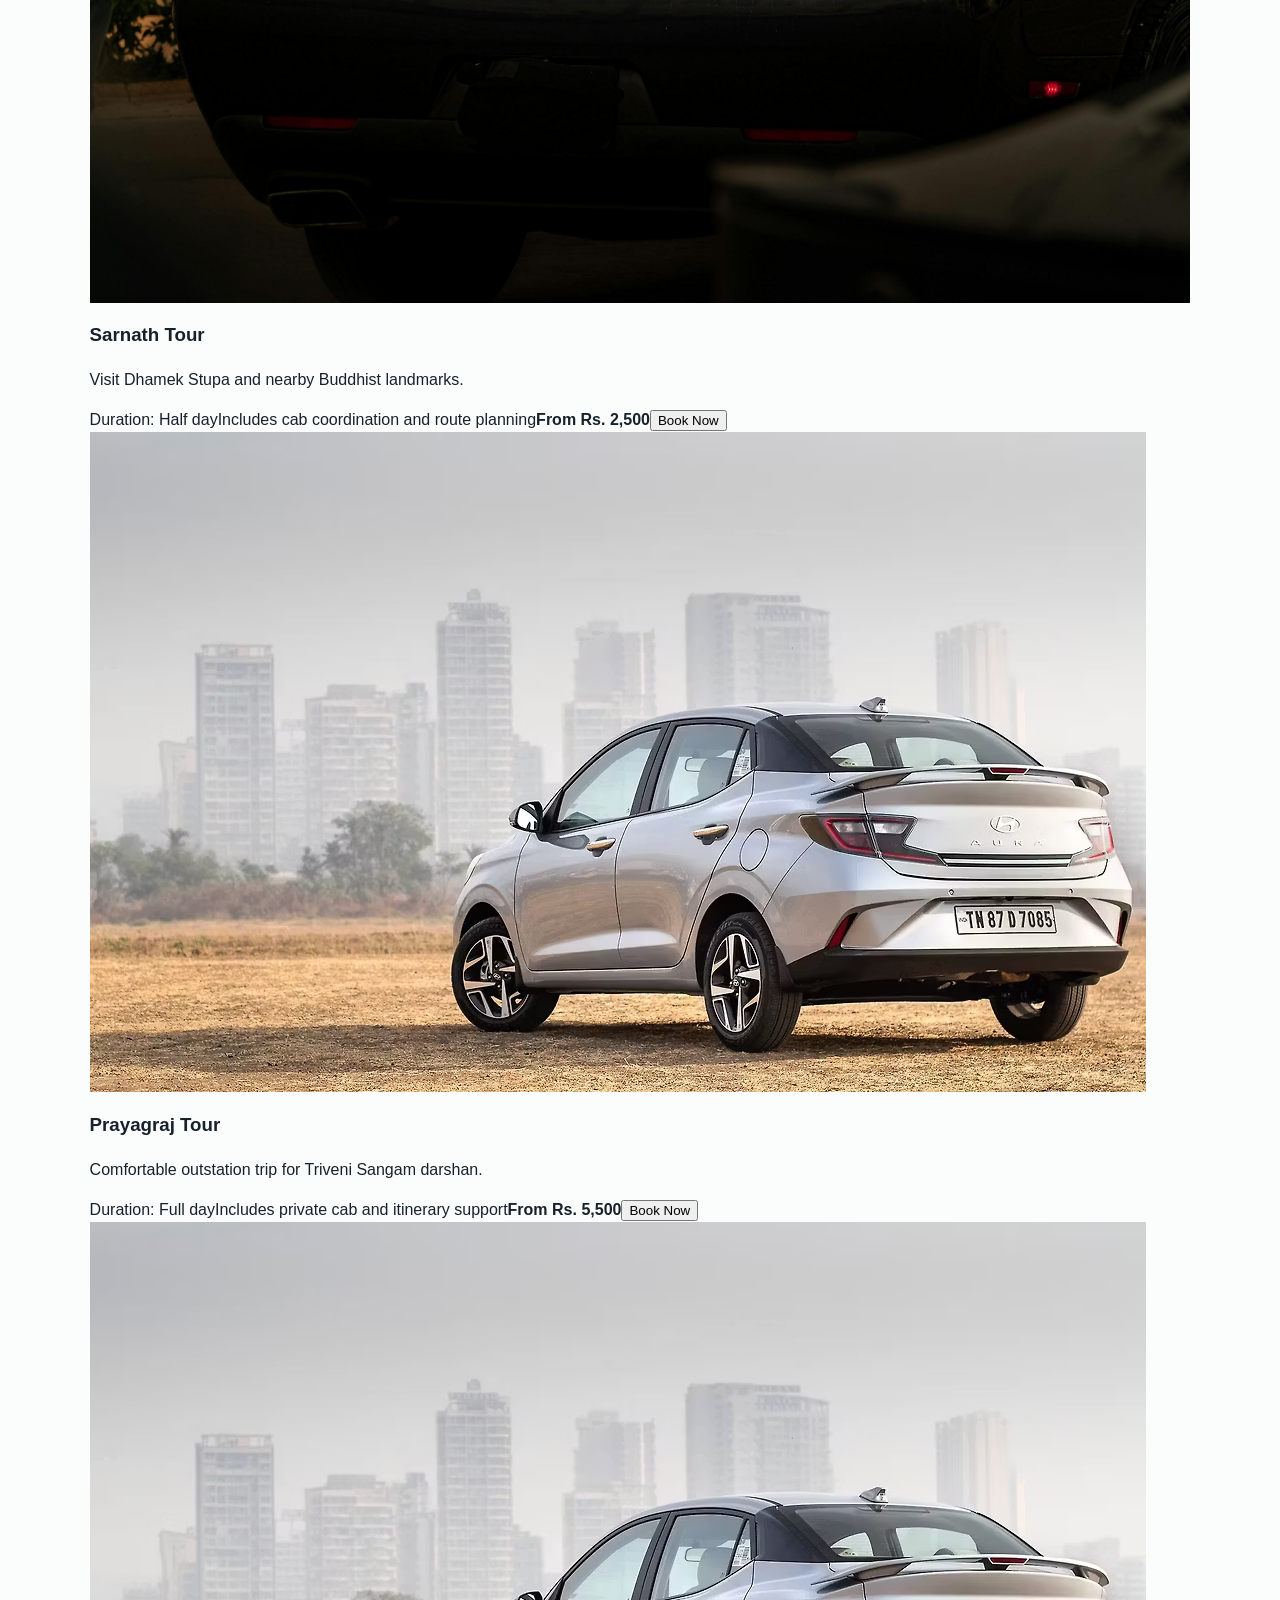
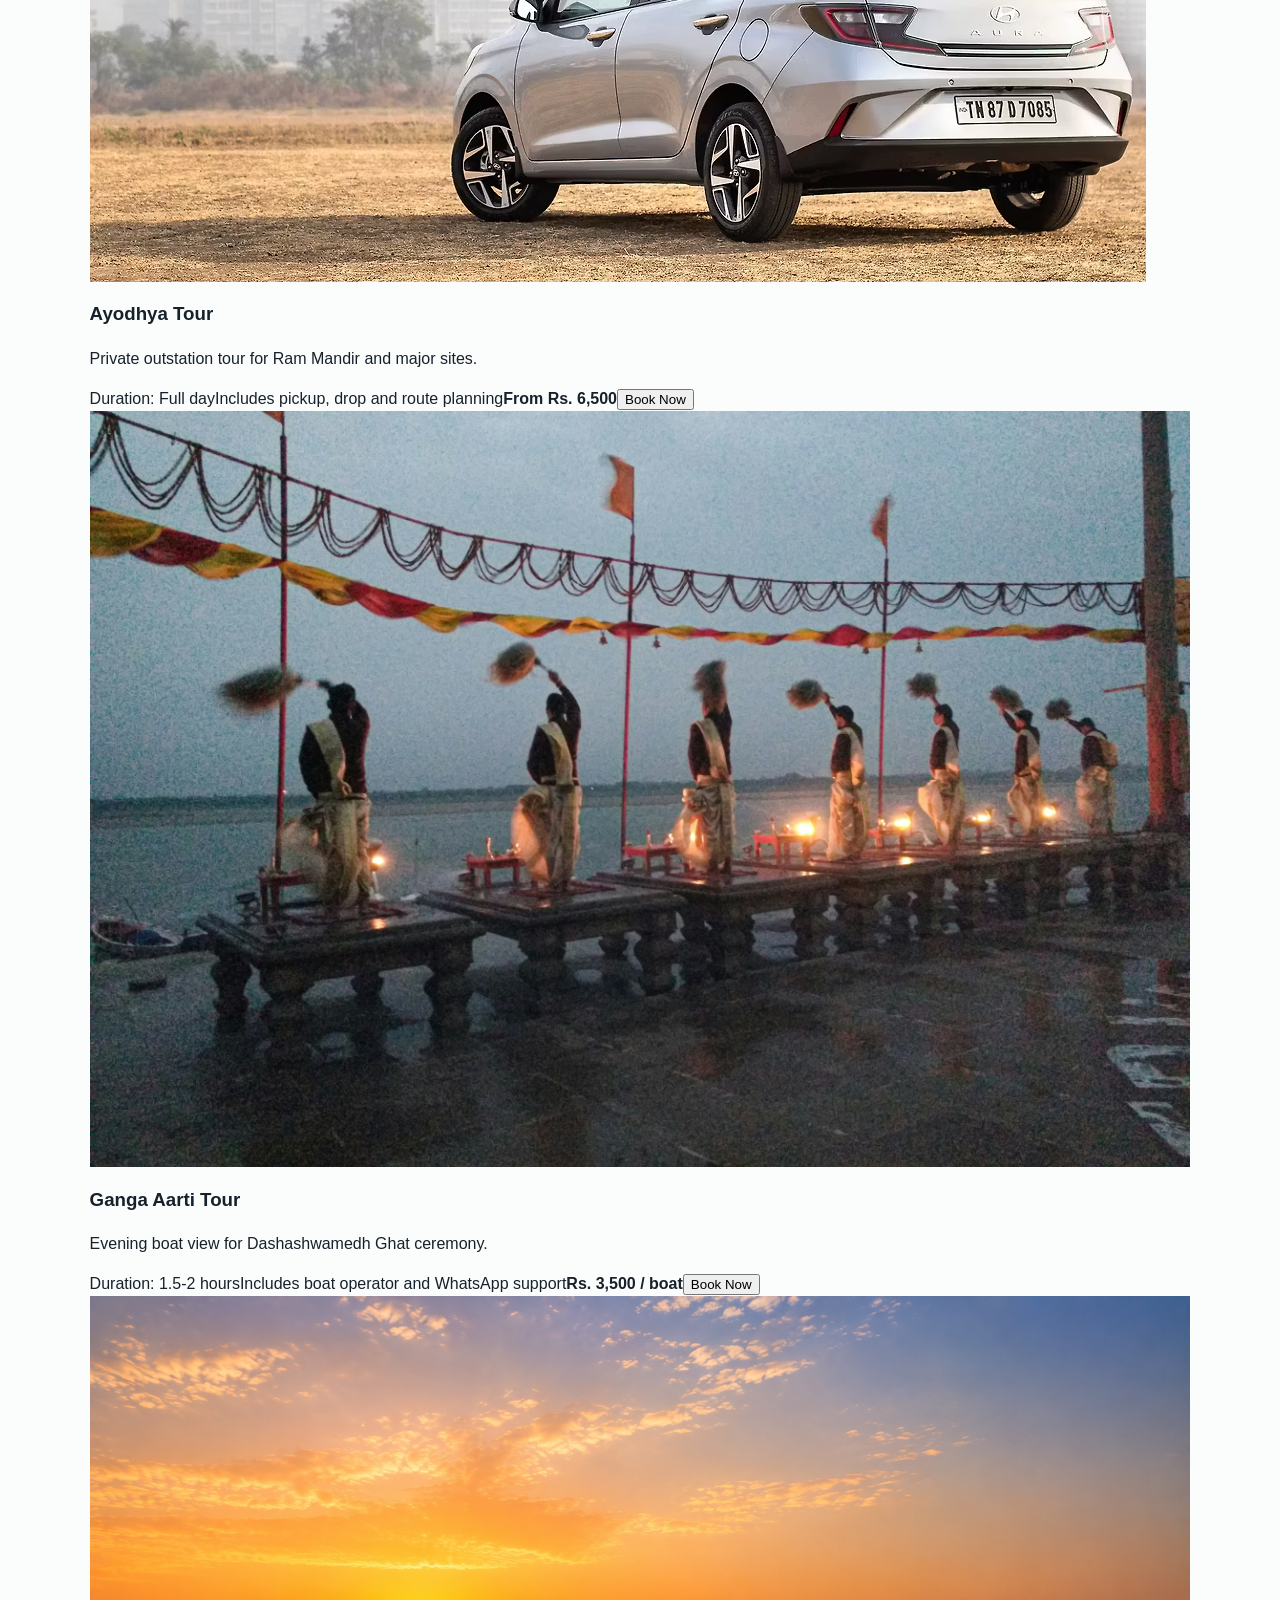
==== commit e3ba1dc4: "Update print statement from 'Hello' to 'Goodbye'" ====
--- a/shree-ganga-boat-booking/index.html
+++ b/shree-ganga-boat-booking/index.html
@@ -3,12 +3,43 @@
 <head>
     <meta charset="UTF-8">
     <meta name="viewport" content="width=device-width, initial-scale=1.0">
-    <title>Kashi Ganga Boat Tours</title>
+    <title>Kashi Ganga Boat Tours | Varanasi Boat Booking, Cruise, Car & Hotel</title>
+    <meta name="description" content="Book premium Varanasi boat rides, Ganga Aarti boat tours, sunrise rides, private boats, Alaknanda Cruise, rental cars, hotel booking, Kashi Vishwanath Temple tours, Sarnath tours and airport transfers.">
+    <meta property="og:title" content="Kashi Ganga Boat Tours | Premium Varanasi Travel Booking">
+    <meta property="og:description" content="Trusted boat booking, cruise, hotel, rental car and local tour services in Varanasi with licensed operators and 24/7 support.">
+    <meta property="og:type" content="website">
+    <meta property="og:image" content="boat-ride.jpg">
+    <meta property="og:locale" content="en_IN">
+    <script type="application/ld+json">
+    {
+        "@context": "https://schema.org",
+        "@type": "TravelAgency",
+        "name": "Kashi Ganga Boat Tours",
+        "alternateName": "GangaRide",
+        "description": "Boat booking, cab booking, hotel booking and local tour services in Varanasi.",
+        "telephone": "+91 9170409773",
+        "address": {
+            "@type": "PostalAddress",
+            "streetAddress": "Dashashwamedh Ghat",
+            "addressLocality": "Varanasi",
+            "addressRegion": "Uttar Pradesh",
+            "addressCountry": "IN"
+        },
+        "areaServed": "Varanasi",
+        "priceRange": "Rs. 700 - Rs. 6000"
+    }
+    </script>
+    <link rel="preconnect" href="https://fonts.googleapis.com">
+    <link rel="preconnect" href="https://fonts.gstatic.com" crossorigin>
+    <link href="https://fonts.googleapis.com/css2?family=Inter:wght@400;500;600;700;800;900&family=Playfair+Display:wght@700;800&display=swap" rel="stylesheet">
     <link rel="stylesheet" href="style.css">
 </head>
 <body>
     <header class="site-header">
-        <a href="#home" class="logo">GangaRide</a>
+        <a href="#home" class="logo" aria-label="GangaRide home">
+            <span>GangaRide</span>
+            <small>Varanasi Tours</small>
+        </a>
 
         <button class="nav-toggle" type="button" aria-label="Open menu" aria-expanded="false">
             <span></span>
@@ -18,30 +49,93 @@
 
         <nav class="site-nav" aria-label="Main navigation">
             <a href="#home">Home</a>
-            <a href="#packages">Packages</a>
+            <a href="#packages">Boat Packages</a>
             <a href="#booking">Booking</a>
+            <a href="#availability">Availability</a>
+            <a href="#cab-booking">Cab</a>
+            <a href="#hotel-booking">Hotels</a>
+            <a href="#tour-packages">Tours</a>
+            <a href="#gallery">Gallery</a>
             <a href="#safety">Safety</a>
+            <a href="#rental-car">Rental Car</a>
             <a href="#contact">Contact</a>
         </nav>
     </header>
 
     <main>
+        <!-- ===== HERO SECTION ===== -->
         <section class="hero" id="home">
+            <div class="hero-slider" aria-hidden="true">
+                <span class="hero-slide is-active" style="background-image: url('boat-ride.jpg');"></span>
+                <span class="hero-slide" style="background-image: url('ganga-arti.jpg');"></span>
+                <span class="hero-slide" style="background-image: url('cruise.jpg');"></span>
+            </div>
+            <div class="particles-bg" aria-hidden="true"></div>
             <div class="hero-content">
-                <p class="eyebrow">Varanasi Boat Tours</p>
+                <p class="eyebrow">Varanasi Boat Tours & Travel Services</p>
                 <h1>Book your Ganga boat ride in minutes.</h1>
                 <p>
-                    Sunrise rides, Ganga Aarti views, private family boats, and shared
-                    budget tours from Dashashwamedh Ghat.
+                    Sunrise rides, Ganga Aarti views, private family boats, luxury bajra,
+                    Alaknanda Cruise, rental cars, hotel stays and guided Kashi tours.
                 </p>
                 <div class="hero-actions">
                     <a href="#booking" class="button primary">Book Now</a>
                     <a href="tel:+919170409773" class="button secondary">Call Us</a>
-                </div>
-            </div>
-        </section>
-
-        <section class="availability" aria-label="Tour availability">
+                    <a href="https://wa.me/919170409773" target="_blank" rel="noreferrer" class="button glass">WhatsApp</a>
+                </div>
+            </div>
+            <div class="hero-dots" aria-hidden="true">
+                <button class="hero-dot is-active" data-slide="0" aria-label="Slide 1"></button>
+                <button class="hero-dot" data-slide="1" aria-label="Slide 2"></button>
+                <button class="hero-dot" data-slide="2" aria-label="Slide 3"></button>
+            </div>
+            <div class="hero-panel" aria-label="Tour highlights">
+                <strong>Open daily</strong>
+                <span>5:00 AM - 9:00 PM</span>
+                <span>Dashashwamedh Ghat, Varanasi</span>
+            </div>
+            <form class="search-widget" id="searchWidget" aria-label="Quick travel search">
+                <label for="quickService">Find a service
+                    <select id="quickService">
+                        <option value="sunrise">Sunrise Boat Ride</option>
+                        <option value="aarti">Ganga Aarti Boat Ride</option>
+                        <option value="hotel">Hotel Booking</option>
+                        <option value="car">Cab / Rental Car</option>
+                        <option value="temple">Kashi Vishwanath Tour</option>
+                    </select>
+                </label>
+                <label for="quickDate">Date
+                    <input type="date" id="quickDate">
+                </label>
+                <label for="quickGuests">Guests
+                    <input type="number" id="quickGuests" min="1" max="20" value="2">
+                </label>
+                <button type="submit">Search</button>
+            </form>
+        </section>
+
+        <!-- ===== STATS SECTION ===== -->
+        <section class="stats-section" aria-label="Travel trust highlights">
+            <div class="stat-card reveal">
+                <strong data-count="10000">10,000+</strong>
+                <span>Happy Customers</span>
+            </div>
+            <div class="stat-card reveal">
+                <strong data-count="24">24/7</strong>
+                <span>Customer Support</span>
+            </div>
+            <div class="stat-card reveal">
+                <strong data-count="100">100%</strong>
+                <span>Local Tour Experts</span>
+            </div>
+            <div class="stat-card reveal">
+                <strong data-count="5">5+</strong>
+                <span>Premium Services</span>
+            </div>
+        </section>
+
+        <!-- ===== AVAILABILITY ===== -->
+        <section class="availability" id="availability" aria-label="Tour availability">
             <div class="availability-item">
                 <span>Sunrise Tour</span>
                 <strong id="sunriseSeats">20 seats</strong>
@@ -56,16 +150,76 @@
             </div>
         </section>
 
+        <!-- ===== FEATURED SERVICES ===== -->
+        <section class="section featured-section" aria-labelledby="featured-title">
+            <div class="section-heading">
+                <p class="eyebrow">Featured Services</p>
+                <h2 id="featured-title">Everything for a smooth Varanasi visit</h2>
+            </div>
+            <div class="feature-grid">
+                <article class="reveal">
+                    <span>01</span>
+                    <h3>Sunrise Boat Ride</h3>
+                    <p>Peaceful early-morning ride along the ghats with fixed 5:30 AM timing.</p>
+                </article>
+                <article class="reveal">
+                    <span>02</span>
+                    <h3>Ganga Aarti Boat Ride</h3>
+                    <p>River-view seating for the evening ceremony near Dashashwamedh Ghat.</p>
+                </article>
+                <article class="reveal">
+                    <span>03</span>
+                    <h3>Private Boat Booking</h3>
+                    <p>Flexible family, couple and group rides with local boat operators.</p>
+                </article>
+                <article class="reveal">
+                    <span>04</span>
+                    <h3>Rental Car & Hotel Booking</h3>
+                    <p>Airport transfer, local sightseeing, Sarnath tour and comfortable stays.</p>
+                </article>
+            </div>
+        </section>
+
+        <!-- ===== POPULAR DESTINATIONS ===== -->
+        <section class="section destinations-section" aria-labelledby="destinations-title">
+            <div class="section-heading">
+                <p class="eyebrow">Popular Destinations</p>
+                <h2 id="destinations-title">Add local tours to your booking</h2>
+            </div>
+            <div class="destination-grid">
+                <article class="reveal-scale">
+                    <h3>Kashi Vishwanath Temple Tour</h3>
+                    <p>Guided darshan support, temple route planning and nearby heritage walk.</p>
+                    <button type="button" data-tour="temple">Book Tour</button>
+                </article>
+                <article class="reveal-scale">
+                    <h3>Sarnath Tour</h3>
+                    <p>Comfortable half-day trip to Dhamek Stupa, museum area and Buddhist sites.</p>
+                    <button type="button" data-tour="sarnath">Book Tour</button>
+                </article>
+                <article class="reveal-scale">
+                    <h3>Airport Transfer</h3>
+                    <p>Reliable pickup and drop from Lal Bahadur Shastri International Airport.</p>
+                    <button type="button" data-tour="airport">Book Transfer</button>
+                </article>
+            </div>
+        </section>
+
+        <!-- ===== BOAT PACKAGES ===== -->
         <section class="section" id="packages">
-            <div class="section-heading">
-                <p class="eyebrow">Choose Your Ride</p>
-                <h2>Boat ride packages</h2>
+            <div class="section-heading split-heading">
+                <div>
+                    <p class="eyebrow">Choose Your Ride</p>
+                    <h2>Boat ride packages</h2>
+                </div>
+                <p>Professional packages for sunrise views, evening Aarti, private rides, cruise seats and luxury river experiences.</p>
             </div>
 
             <div class="package-grid">
-                <article class="package-card">
-                    <img src="boat.png" alt="Traditional boats moored on the Ganga river at dawn, illuminated by golden sunrise light reflecting off calm water">
-                    <div>
+                <article class="package-card reveal-scale">
+                    <img src="boat.png" alt="Traditional boats moored on the Ganga river at dawn in Varanasi" loading="lazy">
+                    <div>
+                        <span class="tag">Best for sunrise</span>
                         <h3>Morning Sunrise Ride</h3>
                         <p>Private boat experience before the city wakes up.</p>
                         <strong>Rs. 3,000 / boat</strong>
@@ -73,9 +227,10 @@
                     </div>
                 </article>
 
-                <article class="package-card">
-                    <img src="ganga-arti.jpg" alt="Sacred Ganga Aarti ceremony at Varanasi ghats in evening light, with oil lamps glowing and priests performing rituals on stone steps above the river">
-                    <div>
+                <article class="package-card reveal-scale">
+                    <img src="ganga-arti.jpg" alt="Ganga Aarti ceremony at Varanasi ghats viewed from the river" loading="lazy">
+                    <div>
+                        <span class="tag">Most popular</span>
                         <h3>Evening Ganga Aarti</h3>
                         <p>Watch the famous Aarti ceremony from the river.</p>
                         <strong>Rs. 3,500 / boat</strong>
@@ -83,9 +238,10 @@
                     </div>
                 </article>
 
-                <article class="package-card">
-                    <img src="private.jpg" alt="Spacious private motorized boat on the Ganga river carrying passengers, with comfortable seating and river scenery in background">
-                    <div>
+                <article class="package-card reveal-scale">
+                    <img src="private.jpg" alt="Private motor boat on the Ganga river for family and group bookings" loading="lazy">
+                    <div>
+                        <span class="tag">Private tour</span>
                         <h3>Private Motor Boat</h3>
                         <p>Comfortable family and group tour with flexible timing.</p>
                         <strong>Rs. 3,000 - Rs. 6,000</strong>
@@ -93,36 +249,43 @@
                     </div>
                 </article>
 
-                <article class="package-card">
-                    <img src="cruise.jpg" alt="Alaknanda cruise boat">
-                    <div>
+                <article class="package-card reveal-scale">
+                    <img src="cruise.jpg" alt="Alaknanda cruise boat in Varanasi for premium shared river rides" loading="lazy">
+                    <div>
+                        <span class="tag">Premium cruise</span>
                         <h3>Alaknanda Cruise</h3>
                         <p>Premium shared cruise seats for morning or evening.</p>
                         <strong>From Rs. 700 / person</strong>
                         <button type="button" data-tour="cruise">Select</button>
                     </div>
                 </article>
-                <article class="package-card">
-                    <img src="party.avif" alt="Comfortable luxury party boat on the Ganga river with spacious seating, music system, and festive atmosphere for celebrations and special occasions">
-                    <div>
-                        <h3>Luxury party boat</h3>
+
+                <article class="package-card reveal-scale">
+                    <img src="party.avif" alt="Luxury bajra and party boat on the Ganga river for celebrations" loading="lazy">
+                    <div>
+                        <span class="tag">Luxury Bajra</span>
+                        <h3>Luxury Party Boat</h3>
                         <p>Premium private boat for special occasions and celebrations.</p>
                         <strong>From Rs. 5,000 / person</strong>
-                        <button type="button" data-tour="cruise">Select</button>
-                    </div>
-                </article>
-                <article class="package-card">
-                    <img src="cars.avif" alt="Premium air-conditioned coach providing convenient transport to and from cruise departure point at Dashashwamedh Ghat">
-                    <div>
-                        <h3> Car Rentals Services</h3>
-                        <p>Airport Transfer, Local Sightseeing,Outstation Tours & Pilgrimage Trips</p>
+                        <button type="button" data-tour="luxury">Select</button>
+                    </div>
+                </article>
+
+                <article class="package-card reveal-scale" id="rental-car">
+                    <img src="cars.avif" alt="Air-conditioned rental car service for Varanasi airport transfer and sightseeing" loading="lazy">
+                    <div>
+                        <span class="tag">Airport transfer</span>
+                        <h3>Rental Car Service</h3>
+                        <p>Airport transfer, local sightseeing, outstation tours and pilgrimage trips.</p>
                         <strong>From Rs. 1,500 / day</strong>
-                        <button type="button" data-tour="cruise">Select</button>
-                    </div>
-                </article>
-                <article class="package-card">
-                    <img src="hotel.jpg" alt="Comfortable hotel room with modern amenities, clean bedding, and peaceful ambiance for guest accommodation in Varanasi">
-                    <div>
+                        <button type="button" data-tour="car">Select</button>
+                    </div>
+                </article>
+
+                <article class="package-card reveal-scale" id="hotel-service-card">
+                    <img src="hotel.jpg" alt="Comfortable hotel room in Varanasi for family and pilgrimage stays" loading="lazy">
+                    <div>
+                        <span class="tag">Verified stays</span>
                         <h3>Hotel Booking</h3>
                         <p>Comfortable stay with all amenities included.</p>
                         <strong>From Rs. 2,000 / night</strong>
@@ -132,6 +295,206 @@
             </div>
         </section>
 
+        <!-- ===== HOTEL BOOKING SECTION ===== -->
+        <section class="section hotel-section" id="hotel-booking" aria-labelledby="hotel-title">
+            <div class="section-heading split-heading">
+                <div>
+                    <p class="eyebrow">Verified Properties</p>
+                    <h2 id="hotel-title">Advanced hotel booking</h2>
+                </div>
+                <p>Choose budget, deluxe, premium or luxury stays with room types, amenities and estimated stay cost.</p>
+            </div>
+
+            <!-- Hotel Comparison Cards -->
+            <div class="hotel-comparison-grid">
+                <div class="hotel-compare-card">
+                    <div class="price-tag">Rs. 2,000 <small>/ night</small></div>
+                    <h3>Ganga View Budget Stay</h3>
+                    <div class="rating-stars">★★★★☆</div>
+                    <ul class="amenity-list">
+                        <li>Free WiFi</li>
+                        <li>Air Conditioning</li>
+                        <li>Family Rooms</li>
+                        <li>Near Ghats</li>
+                    </ul>
+                    <button type="button" data-hotel-select data-hotel-name="Ganga View Budget Stay" data-hotel-price="2000">Choose Hotel</button>
+                </div>
+                <div class="hotel-compare-card recommended">
+                    <span class="recommended-badge">Best Value</span>
+                    <div class="price-tag">Rs. 3,200 <small>/ night</small></div>
+                    <h3>Dashashwamedh Deluxe Inn</h3>
+                    <div class="rating-stars">★★★★½</div>
+                    <ul class="amenity-list">
+                        <li>Breakfast Included</li>
+                        <li>Elevator Access</li>
+                        <li>Air Conditioning</li>
+                        <li>Temple Route Support</li>
+                    </ul>
+                    <button type="button" data-hotel-select data-hotel-name="Dashashwamedh Deluxe Inn" data-hotel-price="3200">Choose Hotel</button>
+                </div>
+                <div class="hotel-compare-card">
+                    <div class="price-tag">Rs. 5,000 <small>/ night</small></div>
+                    <h3>Kashi Premium Residency</h3>
+                    <div class="rating-stars">★★★★★</div>
+                    <ul class="amenity-list">
+                        <li>Restaurant On-site</li>
+                        <li>Parking Facility</li>
+                        <li>Large Rooms</li>
+                        <li>Travel Desk</li>
+                    </ul>
+                    <button type="button" data-hotel-select data-hotel-name="Kashi Premium Residency" data-hotel-price="5000">Choose Hotel</button>
+                </div>
+                <div class="hotel-compare-card">
+                    <div class="price-tag">Rs. 7,500 <small>/ night</small></div>
+                    <h3>Luxury Heritage Stay</h3>
+                    <div class="rating-stars">★★★★★</div>
+                    <ul class="amenity-list">
+                        <li>River-view Rooms</li>
+                        <li>Concierge Service</li>
+                        <li>Premium Transport</li>
+                        <li>Heritage Decor</li>
+                    </ul>
+                    <button type="button" data-hotel-select data-hotel-name="Luxury Heritage Stay" data-hotel-price="7500">Choose Hotel</button>
+                </div>
+            </div>
+
+            <!-- Original Hotel Grid (preserved) -->
+            <div class="hotel-grid" style="margin-top: 2rem;">
+                <article class="hotel-card" data-hotel-price="2000" data-hotel-name="Ganga View Budget Stay">
+                    <img src="hotel.jpg" loading="lazy" alt="Budget hotel room in Varanasi with clean bedding">
+                    <div><span class="tag">Budget Hotels</span><h3>Ganga View Budget Stay</h3><p>Rating: 4.3/5</p><p>WiFi, AC, family rooms, near ghats</p><strong>Rs. 2,000 / night</strong><em>Available today</em><button type="button" data-hotel-select>Choose Hotel</button></div>
+                </article>
+                <article class="hotel-card" data-hotel-price="3200" data-hotel-name="Dashashwamedh Deluxe Inn">
+                    <img src="hotel.jpg" loading="lazy" alt="Deluxe Varanasi hotel room with modern amenities">
+                    <div><span class="tag">Deluxe Hotels</span><h3>Dashashwamedh Deluxe Inn</h3><p>Rating: 4.5/5</p><p>Breakfast, lift, AC, temple route support</p><strong>Rs. 3,200 / night</strong><em>Limited rooms</em><button type="button" data-hotel-select>Choose Hotel</button></div>
+                </article>
+                <article class="hotel-card" data-hotel-price="5000" data-hotel-name="Kashi Premium Residency">
+                    <img src="hotel.jpg" loading="lazy" alt="Premium hotel room for Varanasi family stays">
+                    <div><span class="tag">Premium Hotels</span><h3>Kashi Premium Residency</h3><p>Rating: 4.7/5</p><p>Restaurant, parking, large rooms, travel desk</p><strong>Rs. 5,000 / night</strong><em>Available</em><button type="button" data-hotel-select>Choose Hotel</button></div>
+                </article>
+                <article class="hotel-card" data-hotel-price="7500" data-hotel-name="Luxury Heritage Stay">
+                    <img src="hotel.jpg" loading="lazy" alt="Luxury Varanasi hotel stay with premium room amenities">
+                    <div><span class="tag">Luxury Hotels</span><h3>Luxury Heritage Stay</h3><p>Rating: 4.8/5</p><p>River-view rooms, concierge, premium transport</p><strong>Rs. 7,500 / night</strong><em>On request</em><button type="button" data-hotel-select>Choose Hotel</button></div>
+                </article>
+            </div>
+
+            <form class="calculator-card" id="hotelCalculator">
+                <h3>Hotel stay estimate</h3>
+                <input type="hidden" id="hotelName" value="Ganga View Budget Stay">
+                <input type="hidden" id="hotelRate" value="2000">
+                <div class="form-row">
+                    <div><label for="checkIn">Check-in date</label><input type="date" id="checkIn"></div>
+                    <div><label for="checkOut">Check-out date</label><input type="date" id="checkOut"></div>
+                </div>
+                <div class="form-row three">
+                    <div><label for="hotelAdults">Adults</label><input type="number" id="hotelAdults" min="1" value="2"></div>
+                    <div><label for="hotelChildren">Children (5-12 years)</label><input type="number" id="hotelChildren" min="0" value="0"></div>
+                    <div><label for="hotelInfants">Infants (0-4 years)</label><input type="number" id="hotelInfants" min="0" value="0"></div>
+                </div>
+                <div class="form-row">
+                    <div><label for="roomType">Room type</label><select id="roomType"><option>Standard Room</option><option>Deluxe Room</option><option>Family Suite</option></select></div>
+                    <div><label for="rooms">Number of rooms</label><input type="number" id="rooms" min="1" value="1"></div>
+                </div>
+                <label for="guestDetails">Guest details</label>
+                <textarea id="guestDetails" rows="3" placeholder="Guest names, arrival time, special room preference"></textarea>
+                <div class="booking-summary"><strong>Hotel Summary</strong><span id="hotelSummary">1 night, 2 guests, Rs. 2,000 estimated.</span></div>
+                <a class="button primary" id="hotelWhatsApp" href="https://wa.me/919170409773" target="_blank" rel="noreferrer">Request Hotel</a>
+            </form>
+        </section>
+
+        <!-- ===== CAB BOOKING SECTION ===== -->
+        <section class="section cab-section" id="cab-booking" aria-labelledby="cab-title">
+            <div class="section-heading split-heading">
+                <div>
+                    <p class="eyebrow">Cab Booking</p>
+                    <h2 id="cab-title">Airport, local and outstation travel</h2>
+                </div>
+                <p>Sedan, SUV, Innova, Innova Crysta, Tempo Traveller and luxury car options for every group size.</p>
+            </div>
+            <div class="cab-layout">
+                <div class="vehicle-grid">
+                    <button type="button" data-vehicle="Sedan" data-capacity="4" data-price="1500">Sedan<span>4 seats · 2 luggage</span></button>
+                    <button type="button" data-vehicle="SUV" data-capacity="6" data-price="2200">SUV<span>6 seats · 3 luggage</span></button>
+                    <button type="button" data-vehicle="Innova" data-capacity="7" data-price="3000">Innova<span>7 seats · 3 luggage</span></button>
+                    <button type="button" data-vehicle="Innova Crysta" data-capacity="7" data-price="4000">Innova Crysta<span>7 seats · 4 luggage</span></button>
+                    <button type="button" data-vehicle="Tempo Traveller" data-capacity="12" data-price="6500">Tempo Traveller<span>12 seats · 6 luggage</span></button>
+                    <button type="button" data-vehicle="Luxury Car" data-capacity="4" data-price="6000">Luxury Car<span>4 seats · 2 luggage</span></button>
+                </div>
+                <form class="calculator-card" id="cabCalculator">
+                    <h3>Cab trip estimate</h3>
+                    <input type="hidden" id="vehicleName" value="Sedan">
+                    <input type="hidden" id="vehicleCapacity" value="4">
+                    <input type="hidden" id="vehicleRate" value="1500">
+                    <label for="cabOption">Booking option</label>
+                    <select id="cabOption"><option>Airport Pickup</option><option>Airport Drop</option><option>Local Sightseeing</option><option>Outstation Tour</option></select>
+                    <div class="form-row">
+                        <div><label for="pickupDate">Pickup date</label><input type="date" id="pickupDate"></div>
+                        <div><label for="pickupTime">Pickup time</label><input type="time" id="pickupTime"></div>
+                    </div>
+                    <div class="form-row">
+                        <div><label for="cabPickup">Pickup location</label><input type="text" id="cabPickup" placeholder="Airport, hotel or station"></div>
+                        <div><label for="cabDrop">Drop location</label><input type="text" id="cabDrop" placeholder="Hotel, ghat, city or outstation"></div>
+                    </div>
+                    <div class="form-row four">
+                        <div><label for="cabAdults">Adults</label><input type="number" id="cabAdults" min="1" value="2"></div>
+                        <div><label for="cabChildren">Children</label><input type="number" id="cabChildren" min="0" value="0"></div>
+                        <div><label for="cabInfants">Infants</label><input type="number" id="cabInfants" min="0" value="0"></div>
+                        <div><label for="luggage">Luggage</label><input type="number" id="luggage" min="0" value="1"></div>
+                    </div>
+                    <div class="booking-summary"><strong>Trip Summary</strong><span id="cabSummary">Sedan, 4 seats, Rs. 1,500 estimated.</span></div>
+                    <a class="button primary" id="cabWhatsApp" href="https://wa.me/919170409773" target="_blank" rel="noreferrer">Request Cab</a>
+                </form>
+            </div>
+        </section>
+
+        <!-- ===== LUXURY CRUISE SECTION ===== -->
+        <section class="section luxury-cruise-section" aria-labelledby="cruise-title">
+            <div class="section-heading">
+                <p class="eyebrow">Luxury River Experience</p>
+                <h2 id="cruise-title">Alaknanda Luxury Cruise</h2>
+                <p>Premium river cruising with world-class amenities, panoramic views, and exceptional service on the Ganga.</p>
+            </div>
+            <div class="cruise-features">
+                <div class="cruise-feature reveal">
+                    <div class="feature-icon">🛥️</div>
+                    <h3>Premium Cabin</h3>
+                    <p>Air-conditioned upper deck with panoramic windows</p>
+                </div>
+                <div class="cruise-feature reveal">
+                    <div class="feature-icon">🍽️</div>
+                    <h3>Complimentary Refreshments</h3>
+                    <p>Tea, coffee and light snacks included with every booking</p>
+                </div>
+                <div class="cruise-feature reveal">
+                    <div class="feature-icon">🎵</div>
+                    <h3>Live Music Evenings</h3>
+                    <p>Traditional Banarasi music performances on select cruises</p>
+                </div>
+                <div class="cruise-feature reveal">
+                    <div class="feature-icon">📸</div>
+                    <h3>Sunset Photography</h3>
+                    <p>Unobstructed views of the ghats at golden hour</p>
+                </div>
+            </div>
+        </section>
+
+        <!-- ===== TOUR PACKAGES ===== -->
+        <section class="section tour-section" id="tour-packages" aria-labelledby="tour-package-title">
+            <div class="section-heading">
+                <p class="eyebrow">Tour Packages</p>
+                <h2 id="tour-package-title">Popular pilgrimage and sightseeing packages</h2>
+            </div>
+            <div class="tour-package-grid">
+                <article class="reveal-scale"><img src="ganga-arti.jpg" loading="lazy" alt="Kashi Vishwanath temple tour and Ganga Aarti package"><div><h3>Kashi Vishwanath Tour</h3><p>Temple route guidance with heritage walk support.</p><span>Duration: 3-4 hours</span><span>Includes guide support and pickup coordination</span><strong>From Rs. 1,500</strong><button type="button" data-tour="temple">Book Now</button></div></article>
+                <article class="reveal-scale"><img src="car.jpg" loading="lazy" alt="Sarnath tour package from Varanasi"><div><h3>Sarnath Tour</h3><p>Visit Dhamek Stupa and nearby Buddhist landmarks.</p><span>Duration: Half day</span><span>Includes cab coordination and route planning</span><strong>From Rs. 2,500</strong><button type="button" data-tour="sarnath">Book Now</button></div></article>
+                <article class="reveal-scale"><img src="cars.avif" loading="lazy" alt="Prayagraj tour package from Varanasi by cab"><div><h3>Prayagraj Tour</h3><p>Comfortable outstation trip for Triveni Sangam darshan.</p><span>Duration: Full day</span><span>Includes private cab and itinerary support</span><strong>From Rs. 5,500</strong><button type="button" data-tour="prayagraj">Book Now</button></div></article>
+                <article class="reveal-scale"><img src="cars.avif" loading="lazy" alt="Ayodhya tour package from Varanasi by cab"><div><h3>Ayodhya Tour</h3><p>Private outstation tour for Ram Mandir and major sites.</p><span>Duration: Full day</span><span>Includes pickup, drop and route planning</span><strong>From Rs. 6,500</strong><button type="button" data-tour="ayodhya">Book Now</button></div></article>
+                <article class="reveal-scale"><img src="ganga-arti.jpg" loading="lazy" alt="Ganga Aarti boat tour package in Varanasi"><div><h3>Ganga Aarti Tour</h3><p>Evening boat view for Dashashwamedh Ghat ceremony.</p><span>Duration: 1.5-2 hours</span><span>Includes boat operator and WhatsApp support</span><strong>Rs. 3,500 / boat</strong><button type="button" data-tour="aarti">Book Now</button></div></article>
+                <article class="reveal-scale"><img src="boat.png" loading="lazy" alt="Sunrise boat tour package in Varanasi"><div><h3>Sunrise Tour</h3><p>Morning boat ride across iconic ghats before crowds.</p><span>Duration: 1-1.5 hours</span><span>Includes private boat and fixed 5:30 AM timing</span><strong>Rs. 3,000 / boat</strong><button type="button" data-tour="sunrise">Book Now</button></div></article>
+            </div>
+        </section>
+
+        <!-- ===== BOOKING FORM ===== -->
         <section class="booking-section" id="booking">
             <div class="booking-copy">
                 <p class="eyebrow">Reserve Your Seat</p>
@@ -141,41 +504,87 @@
                     request ready to send.
                 </p>
                 <ul>
-                    <li>Life jackets included</li>
-                    <li>Licensed local boatmen</li>
-                    <li>Cash or UPI available</li>
+                    <li>Life jackets available for boat passengers</li>
+                    <li>Licensed local boat operators</li>
+                    <li>Secure payments with cash or UPI available</li>
+                    <li>24/7 customer support for trip changes</li>
                 </ul>
             </div>
 
             <form class="booking-form" id="bookingForm">
+                <div class="form-title">
+                    <h3>Booking Details</h3>
+                    <span>WhatsApp confirmation</span>
+                </div>
+
                 <label for="name">Full name</label>
-                <input type="text" id="name" name="name" placeholder="Your name" required>
+                <input type="text" id="name" name="name" placeholder="Your name" autocomplete="name" required>
 
                 <label for="phone">Mobile number</label>
-                <input type="tel" id="phone" name="phone" placeholder="+91 98765 43210" required>
+                <input type="tel" id="phone" name="phone" placeholder="+91 98765 43210" autocomplete="tel" required>
+
+                <label for="email">Email address</label>
+                <input type="email" id="email" name="email" placeholder="you@example.com" autocomplete="email">
 
                 <label for="tourType">Tour type</label>
                 <select id="tourType" name="tourType" required>
                     <option value="">Select tour</option>
                     <option value="sunrise">Morning Sunrise Ride</option>
                     <option value="aarti">Evening Ganga Aarti</option>
+                    <option value="privateBoat">Private Boat</option>
                     <option value="private">Private Motor Boat</option>
                     <option value="cruise">Alaknanda Cruise</option>
+                    <option value="luxury">Luxury Bajra Boat</option>
+                    <option value="car">Rental Car Service</option>
+                    <option value="hotel">Hotel Booking</option>
+                    <option value="temple">Kashi Vishwanath Temple Tour</option>
+                    <option value="sarnath">Sarnath Tour</option>
+                    <option value="prayagraj">Prayagraj Tour</option>
+                    <option value="ayodhya">Ayodhya Tour</option>
+                    <option value="airport">Airport Transfer</option>
                 </select>
 
                 <div class="form-row">
                     <div>
-                        <label for="rideDate">Date</label>
+                        <label for="rideDate">Tour date</label>
                         <input type="date" id="rideDate" name="rideDate" required>
                     </div>
                     <div>
-                        <label for="rideTime">Time</label>
+                        <label for="rideTime">Tour time</label>
                         <input type="time" id="rideTime" name="rideTime" required>
                     </div>
                 </div>
 
-                <label for="guests">Guests</label>
-                <input type="number" id="guests" name="guests" min="1" max="20" value="2" required>
+                <div class="form-row three">
+                    <div>
+                        <label for="adults">Adults</label>
+                        <input type="number" id="adults" name="adults" min="1" max="20" value="2" required>
+                    </div>
+                    <div>
+                        <label for="children">Children (5-12 years)</label>
+                        <input type="number" id="children" name="children" min="0" max="20" value="0">
+                    </div>
+                    <div>
+                        <label for="infants">Infants (0-4 years)</label>
+                        <input type="number" id="infants" name="infants" min="0" max="10" value="0">
+                    </div>
+                </div>
+
+                <label for="guests">Total passengers</label>
+                <input type="number" id="guests" name="guests" min="1" max="40" value="2" required readonly>
+
+                <label for="pickupLocation">Pickup location</label>
+                <input type="text" id="pickupLocation" name="pickupLocation" placeholder="Hotel, ghat, airport, or station">
+
+                <label for="specialRequests">Special requests</label>
+                <textarea id="specialRequests" name="specialRequests" rows="3" placeholder="Preferred ghat, accessibility needs, luggage, hotel name, etc."></textarea>
+
+                <div class="booking-summary" id="bookingSummary" aria-live="polite">
+                    <strong>Booking Summary</strong>
+                    <span id="summaryTour">Select a tour to see estimate.</span>
+                    <span id="summaryPassengers">Total passengers: 2</span>
+                    <span id="summaryCost">Estimated cost: Rs. 0</span>
+                </div>
 
                 <fieldset>
                     <legend>Payment method</legend>
@@ -195,6 +604,153 @@
             </form>
         </section>
 
+        <!-- ===== GOOGLE REVIEWS SECTION ===== -->
+        <section class="section google-reviews-section" aria-labelledby="google-review-title">
+            <div class="section-heading">
+                <p class="eyebrow">Google Reviews</p>
+                <h2 id="google-review-title">What our guests say</h2>
+            </div>
+            <div class="review-grid">
+                <article class="google-review-card reveal">
+                    <div class="reviewer-info">
+                        <div class="reviewer-avatar">PS</div>
+                        <div>
+                            <div class="reviewer-name">Priya Sharma</div>
+                            <div class="review-date">2 weeks ago</div>
+                        </div>
+                    </div>
+                    <div class="review-stars">★★★★★</div>
+                    <p class="review-text">"Beautiful sunrise ride and very smooth WhatsApp booking. The boatman reached on time. Highly recommended for anyone visiting Varanasi!"</p>
+                </article>
+                <article class="google-review-card reveal">
+                    <div class="reviewer-info">
+                        <div class="reviewer-avatar">RV</div>
+                        <div>
+                            <div class="reviewer-name">Rahul Verma</div>
+                            <div class="review-date">1 month ago</div>
+                        </div>
+                    </div>
+                    <div class="review-stars">★★★★★</div>
+                    <p class="review-text">"The Ganga Aarti view from the river was perfect for our family. Helpful local support made the experience unforgettable."</p>
+                </article>
+                <article class="google-review-card reveal">
+                    <div class="reviewer-info">
+                        <div class="reviewer-avatar">AS</div>
+                        <div>
+                            <div class="reviewer-name">Ananya Singh</div>
+                            <div class="review-date">3 weeks ago</div>
+                        </div>
+                    </div>
+                    <div class="review-stars">★★★★★</div>
+                    <p class="review-text">"Car pickup, hotel help and private boat booking were arranged together. Very convenient service for a stress-free trip."</p>
+                </article>
+            </div>
+            <div class="google-review-cta">
+                <a href="https://search.google.com/local/writereview?placeid=YOUR_PLACE_ID" target="_blank" rel="noreferrer">Leave a Google Review ★</a>
+            </div>
+        </section>
+
+        <!-- ===== TESTIMONIALS SLIDER ===== -->
+        <section class="section reviews-section" aria-labelledby="reviews-title">
+            <div class="section-heading">
+                <p class="eyebrow">Customer Reviews</p>
+                <h2 id="reviews-title">Guest experiences</h2>
+            </div>
+            <div class="testimonials-slider" id="testimonialsSlider">
+                <button class="testimonials-btn prev" type="button" aria-label="Previous review">‹</button>
+                <div class="testimonials-track">
+                    <div class="testimonial-slide">
+                        <div class="testimonial-stars">★★★★★</div>
+                        <blockquote>"Beautiful sunrise ride and very smooth WhatsApp booking. The boatman reached on time."</blockquote>
+                        <div class="testimonial-author">Priya Sharma</div>
+                        <div class="testimonial-role">Sunrise Boat Ride</div>
+                    </div>
+                    <div class="testimonial-slide">
+                        <div class="testimonial-stars">★★★★★</div>
+                        <blockquote>"The Ganga Aarti view from the river was perfect for our family. Helpful local support."</blockquote>
+                        <div class="testimonial-author">Rahul Verma</div>
+                        <div class="testimonial-role">Ganga Aarti Boat Ride</div>
+                    </div>
+                    <div class="testimonial-slide">
+                        <div class="testimonial-stars">★★★★★</div>
+                        <blockquote>"Car pickup, hotel help and private boat booking were arranged together. Very convenient."</blockquote>
+                        <div class="testimonial-author">Ananya Singh</div>
+                        <div class="testimonial-role">Varanasi Travel Package</div>
+                    </div>
+                    <div class="testimonial-slide">
+                        <div class="testimonial-stars">★★★★★</div>
+                        <blockquote>"We booked the luxury cruise for our anniversary. The sunset views from the deck were absolutely magical."</blockquote>
+                        <div class="testimonial-author">Amit & Neha Kapoor</div>
+                        <div class="testimonial-role">Alaknanda Cruise</div>
+                    </div>
+                    <div class="testimonial-slide">
+                        <div class="testimonial-stars">★★★★★</div>
+                        <blockquote>"The hotel booking was seamless. Driver picked us from airport and dropped at hotel. Everything was well coordinated."</blockquote>
+                        <div class="testimonial-author">Vikram Joshi</div>
+                        <div class="testimonial-role">Hotel & Cab Package</div>
+                    </div>
+                </div>
+                <button class="testimonials-btn next" type="button" aria-label="Next review">›</button>
+            </div>
+        </section>
+
+        <!-- ===== TRUST STRIP ===== -->
+        <section class="trust-strip" aria-label="Trust badges">
+            <span>10,000+ Happy Customers</span>
+            <span>Licensed Boat Operators</span>
+            <span>Verified Hotels</span>
+            <span>Professional Drivers</span>
+            <span>Secure Payments</span>
+            <span>Life Jackets Available</span>
+            <span>24/7 Customer Support</span>
+            <span>Local Tour Experts</span>
+        </section>
+
+        <!-- ===== INSTAGRAM GALLERY ===== -->
+        <section class="section gallery-section" aria-labelledby="instagram-title">
+            <div class="section-heading split-heading">
+                <div>
+                    <p class="eyebrow">Instagram</p>
+                    <h2 id="instagram-title">Follow us @GangaRide</h2>
+                </div>
+                <p>Tag #GangaRide for a chance to be featured on our page.</p>
+            </div>
+            <div class="instagram-gallery">
+                <a href="https://www.instagram.com/" target="_blank" rel="noreferrer">
+                    <img src="boat-ride.jpg" alt="Sunrise boat ride on the Ganga" loading="lazy">
+                </a>
+                <a href="https://www.instagram.com/" target="_blank" rel="noreferrer">
+                    <img src="ganga-arti.jpg" alt="Ganga Aarti from the river" loading="lazy">
+                </a>
+                <a href="https://www.instagram.com/" target="_blank" rel="noreferrer">
+                    <img src="cruise.jpg" alt="Alaknanda Cruise experience" loading="lazy">
+                </a>
+                <a href="https://www.instagram.com/" target="_blank" rel="noreferrer">
+                    <img src="private.jpg" alt="Private boat on the Ganga" loading="lazy">
+                </a>
+            </div>
+        </section>
+
+        <!-- ===== GALLERY ===== -->
+        <section class="section gallery-section" id="gallery" aria-labelledby="gallery-title">
+            <div class="section-heading split-heading">
+                <div>
+                    <p class="eyebrow">Gallery</p>
+                    <h2 id="gallery-title">Moments on the Ganga</h2>
+                </div>
+                <p>Real service categories shown through boat rides, Aarti views, cruise, car service and hotel stays.</p>
+            </div>
+            <div class="gallery-grid" id="galleryGrid">
+                <img src="boat-ride.jpg" alt="Tourists enjoying a scenic Ganga boat ride in Varanasi" loading="lazy">
+                <img src="ganga-arti.jpg" alt="Evening Ganga Aarti from the river in Varanasi" loading="lazy">
+                <img src="cruise.jpg" alt="Alaknanda Cruise service in Varanasi" loading="lazy">
+                <img src="private.jpg" alt="Private boat booking for groups in Varanasi" loading="lazy">
+                <img src="cars.avif" alt="Rental car service for Varanasi sightseeing and airport transfer" loading="lazy">
+                <img src="hotel.jpg" alt="Hotel booking service for Varanasi visitors" loading="lazy">
+            </div>
+        </section>
+
+        <!-- ===== SAFETY ===== -->
         <section class="section safety-section" id="safety">
             <div class="section-heading">
                 <p class="eyebrow">Safety First</p>
@@ -202,25 +758,135 @@
             </div>
 
             <div class="safety-grid">
-                <article>
-                    <h3>Life jackets</h3>
+                <article class="reveal">
+                    <h3>Life Jackets Available</h3>
                     <p>Certified life jackets are available for every passenger.</p>
                 </article>
-                <article>
-                    <h3>Experienced boatmen</h3>
+                <article class="reveal">
+                    <h3>Licensed Boat Operators</h3>
                     <p>Rides are handled by trained local operators.</p>
                 </article>
-                <article>
-                    <h3>Weather checks</h3>
+                <article class="reveal">
+                    <h3>Weather Checks</h3>
                     <p>Trips may be delayed when river or weather conditions are unsafe.</p>
                 </article>
-                <article>
-                    <h3>Passenger capacity</h3>
+                <article class="reveal">
+                    <h3>Passenger Capacity</h3>
                     <p>Boats follow safe passenger limits for each ride.</p>
                 </article>
             </div>
         </section>
 
+        <!-- ===== WHY CHOOSE US ===== -->
+        <section class="section why-section" aria-labelledby="why-title">
+            <div class="section-heading">
+                <p class="eyebrow">Why Choose Us</p>
+                <h2 id="why-title">Trusted local experts for Kashi travel</h2>
+            </div>
+            <div class="why-grid">
+                <article class="reveal-scale"><strong>Secure Payments</strong><span>UPI and cash options with WhatsApp booking record.</span></article>
+                <article class="reveal-scale"><strong>Local Tour Experts</strong><span>Guidance from people who know the ghats and routes.</span></article>
+                <article class="reveal-scale"><strong>24/7 Customer Support</strong><span>Call or WhatsApp support for bookings and changes.</span></article>
+                <article class="reveal-scale"><strong>Complete Trip Services</strong><span>Boat, cruise, car, hotel and temple tour support in one place.</span></article>
+            </div>
+        </section>
+
+        <!-- ===== PAYMENT BADGES ===== -->
+        <section class="section" style="background: var(--mist); padding-top: 3rem; padding-bottom: 3rem;">
+            <div class="payment-badges">
+                <span class="payment-badge secure"><span class="badge-icon">🔒</span> Secure Booking</span>
+                <span class="payment-badge"><span class="badge-icon">💳</span> UPI Accepted</span>
+                <span class="payment-badge"><span class="badge-icon">💵</span> Cash on Arrival</span>
+                <span class="payment-badge secure"><span class="badge-icon">🛡️</span> SSL Protected</span>
+                <span class="payment-badge"><span class="badge-icon">✅</span> Verified Operators</span>
+            </div>
+        </section>
+
+        <!-- ===== FAQ ===== -->
+        <section class="section faq-section" aria-labelledby="faq-title">
+            <div class="section-heading">
+                <p class="eyebrow">FAQ</p>
+                <h2 id="faq-title">Common questions</h2>
+            </div>
+            <div class="faq-list" itemscope itemtype="https://schema.org/FAQPage">
+                <details itemprop="mainEntity" itemscope itemtype="https://schema.org/Question">
+                    <summary itemprop="name">How do I confirm my booking?</summary>
+                    <div itemprop="acceptedAnswer" itemscope itemtype="https://schema.org/Answer">
+                        <p itemprop="text">Fill the form, choose payment method, and send the auto-generated WhatsApp request. Our team will confirm availability.</p>
+                    </div>
+                </details>
+                <details itemprop="mainEntity" itemscope itemtype="https://schema.org/Question">
+                    <summary itemprop="name">Are life jackets available?</summary>
+                    <div itemprop="acceptedAnswer" itemscope itemtype="https://schema.org/Answer">
+                        <p itemprop="text">Yes, life jackets are available for passengers on boat rides.</p>
+                    </div>
+                </details>
+                <details itemprop="mainEntity" itemscope itemtype="https://schema.org/Question">
+                    <summary itemprop="name">Can I book car and hotel services too?</summary>
+                    <div itemprop="acceptedAnswer" itemscope itemtype="https://schema.org/Answer">
+                        <p itemprop="text">Yes, rental car service, airport transfer and hotel booking can be requested from the same booking form.</p>
+                    </div>
+                </details>
+                <details itemprop="mainEntity" itemscope itemtype="https://schema.org/Question">
+                    <summary itemprop="name">What happens in bad weather?</summary>
+                    <div itemprop="acceptedAnswer" itemscope itemtype="https://schema.org/Answer">
+                        <p itemprop="text">For safety, rides may be delayed or rescheduled when river or weather conditions are not suitable.</p>
+                    </div>
+                </details>
+                <details itemprop="mainEntity" itemscope itemtype="https://schema.org/Question">
+                    <summary itemprop="name">What is the best time for a sunrise boat ride?</summary>
+                    <div itemprop="acceptedAnswer" itemscope itemtype="https://schema.org/Answer">
+                        <p itemprop="text">The sunrise boat ride starts at 5:30 AM. Early morning gives calmer waters, softer light and peaceful views of the ghats before the crowds arrive.</p>
+                    </div>
+                </details>
+                <details itemprop="mainEntity" itemscope itemtype="https://schema.org/Question">
+                    <summary itemprop="name">Do you offer pickup from the airport or railway station?</summary>
+                    <div itemprop="acceptedAnswer" itemscope itemtype="https://schema.org/Answer">
+                        <p itemprop="text">Yes, we offer airport and railway station pickup services. You can book a cab or request a combined travel + hotel package.</p>
+                    </div>
+                </details>
+            </div>
+        </section>
+
+        <!-- ===== BLOG ===== -->
+        <section class="section blog-section" aria-labelledby="blog-title">
+            <div class="section-heading">
+                <p class="eyebrow">Travel Guide</p>
+                <h2 id="blog-title">Varanasi tips and updates</h2>
+            </div>
+            <div class="blog-grid">
+                <article class="reveal"><span>Boat Guide</span><h3>Best time for a sunrise boat ride in Varanasi</h3><p>Early morning gives calmer water, softer light and a peaceful view of the ghats.</p></article>
+                <article class="reveal"><span>Aarti Tips</span><h3>How to plan a Ganga Aarti boat booking</h3><p>Book ahead for evening rides, especially weekends and festival dates.</p></article>
+                <article class="reveal"><span>Local Travel</span><h3>Cab routes for Sarnath, Prayagraj and Ayodhya</h3><p>Plan pickup times around temple hours, traffic and outstation return schedules.</p></article>
+            </div>
+        </section>
+
+        <!-- ===== 24/7 SUPPORT SECTION ===== -->
+        <section class="support-section" aria-labelledby="support-title">
+            <h2 id="support-title">24/7 Customer Support</h2>
+            <p>Our team is available around the clock to help with bookings, changes, and travel advice. Call or WhatsApp us anytime.</p>
+            <div class="support-buttons">
+                <a href="tel:+919170409773">📞 Call +91 9170409773</a>
+                <a href="https://wa.me/919170409773" target="_blank" rel="noreferrer">💬 WhatsApp Us</a>
+                <a href="mailto:support@gangaride.com">✉️ Email Support</a>
+            </div>
+        </section>
+
+        <!-- ===== MAP ===== -->
+        <section class="map-section" aria-labelledby="map-title">
+            <div class="map-copy">
+                <p class="eyebrow">Location</p>
+                <h2 id="map-title">Meet near Dashashwamedh Ghat</h2>
+                <p>Our pickup point is close to the main ghats and evening Aarti area.</p>
+            </div>
+            <iframe
+                title="Dashashwamedh Ghat location map"
+                src="https://www.google.com/maps?q=Dashashwamedh%20Ghat%20Varanasi&output=embed"
+                loading="lazy"
+                referrerpolicy="no-referrer-when-downgrade"></iframe>
+        </section>
+
+        <!-- ===== CONTACT ===== -->
         <section class="contact-section" id="contact">
             <div>
                 <p class="eyebrow">Contact</p>
@@ -228,21 +894,42 @@
             </div>
             <div class="contact-details">
                 <a href="tel:+919170409773">+91 9170409773</a>
+                <a href="https://wa.me/919170409773" target="_blank" rel="noreferrer">WhatsApp Booking</a>
                 <span>Dashashwamedh Ghat, Varanasi</span>
                 <span>Open daily: 5:00 AM - 9:00 PM</span>
             </div>
         </section>
     </main>
 
-    <a class="whatsapp" href="https://wa.me/919170409773" target="_blank" rel="noreferrer" aria-label="Chat on WhatsApp">
+    <!-- ===== FLOATING ACTIONS ===== -->
+    <a class="sticky-action whatsapp" href="https://wa.me/919170409773" target="_blank" rel="noreferrer" aria-label="Chat on WhatsApp">
         <svg viewBox="0 0 32 32" aria-hidden="true" focusable="false">
             <path d="M16.02 4C9.4 4 4.02 9.26 4.02 15.72c0 2.06.56 4.06 1.62 5.82L4 28l6.68-1.7a12.2 12.2 0 0 0 5.34 1.22c6.62 0 12-5.26 12-11.8S22.64 4 16.02 4Zm0 21.5c-1.72 0-3.42-.44-4.9-1.28l-.36-.2-3.96 1 1.06-3.78-.24-.38a9.53 9.53 0 0 1-1.52-5.14c0-5.36 4.44-9.72 9.92-9.72s9.92 4.36 9.92 9.72-4.44 9.78-9.92 9.78Zm5.44-7.3c-.3-.14-1.76-.84-2.04-.94-.28-.1-.48-.14-.68.14-.2.3-.78.94-.96 1.12-.18.2-.36.22-.66.08-.3-.14-1.26-.45-2.4-1.44-.88-.78-1.48-1.74-1.66-2.04-.18-.3-.02-.46.14-.6.14-.14.3-.36.46-.54.14-.18.2-.3.3-.5.1-.2.04-.38-.02-.52-.08-.14-.68-1.6-.94-2.2-.24-.58-.5-.5-.68-.5h-.58c-.2 0-.52.08-.8.38-.28.3-1.04 1-1.04 2.44s1.08 2.84 1.22 3.04c.14.2 2.12 3.16 5.14 4.42.72.3 1.28.48 1.72.62.72.22 1.38.18 1.9.1.58-.08 1.76-.7 2.02-1.38.24-.68.24-1.26.16-1.38-.08-.12-.28-.2-.58-.34Z" />
         </svg>
     </a>
-
+    <a class="sticky-action call-now" href="tel:+919170409773" aria-label="Call now">Call</a>
+    <a class="floating-book" href="#booking">Book Now</a>
+    <button class="back-to-top" id="backToTop" type="button" aria-label="Back to top">↑</button>
+
+    <nav class="mobile-bottom-nav" aria-label="Mobile quick navigation">
+        <a href="#home">Home</a>
+        <a href="#packages">Packages</a>
+        <a href="#booking">Book</a>
+        <a href="tel:+919170409773">Call</a>
+    </nav>
+
+    <!-- ===== GALLERY LIGHTBOX ===== -->
+    <div class="gallery-lightbox" id="galleryLightbox" hidden>
+        <button class="lightbox-close" type="button" aria-label="Close lightbox">&times;</button>
+        <button class="lightbox-nav lightbox-prev" type="button" aria-label="Previous image">‹</button>
+        <img src="" alt="Gallery image" id="lightboxImage">
+        <button class="lightbox-nav lightbox-next" type="button" aria-label="Next image">›</button>
+    </div>
+
+    <!-- ===== PAYMENT MODAL ===== -->
     <div class="payment-modal" id="paymentModal" hidden>
         <div class="payment-window" role="dialog" aria-modal="true" aria-labelledby="paymentTitle">
-            <button class="payment-close" type="button" id="paymentClose" aria-label="Close payment window">×</button>
+            <button class="payment-close" type="button" id="paymentClose" aria-label="Close payment window">&times;</button>
             <p class="eyebrow">UPI Payment</p>
             <h2 id="paymentTitle">Pay with UPI</h2>
             <p>Use this UPI number to complete your payment.</p>
@@ -256,8 +943,32 @@
         </div>
     </div>
 
-    <footer>
-        <p>Copyright 2026 Kashi Ganga Boat Tours. All rights reserved.</p>
+    <!-- ===== FOOTER ===== -->
+    <footer class="site-footer">
+        <div>
+            <a href="#home" class="footer-brand">GangaRide</a>
+            <p>Premium boat booking, travel support, hotel booking and local tours in Varanasi.</p>
+        </div>
+        <div>
+            <h3>Services</h3>
+            <a href="#packages">Boat Packages</a>
+            <a href="#rental-car">Rental Car Service</a>
+            <a href="#hotel-booking">Hotel Booking</a>
+            <a href="#booking">Airport Transfer</a>
+        </div>
+        <div>
+            <h3>Contact</h3>
+            <a href="tel:+919170409773">+91 9170409773</a>
+            <a href="https://wa.me/919170409773" target="_blank" rel="noreferrer">WhatsApp</a>
+            <span>Dashashwamedh Ghat, Varanasi</span>
+        </div>
+        <div>
+            <h3>Social</h3>
+            <a href="https://www.facebook.com/" target="_blank" rel="noreferrer">Facebook</a>
+            <a href="https://www.instagram.com/" target="_blank" rel="noreferrer">Instagram</a>
+            <a href="https://www.youtube.com/" target="_blank" rel="noreferrer">YouTube</a>
+        </div>
+        <p class="copyright">Copyright 2026 Kashi Ganga Boat Tours. All rights reserved.</p>
     </footer>
 
     <script src="script.js"></script>
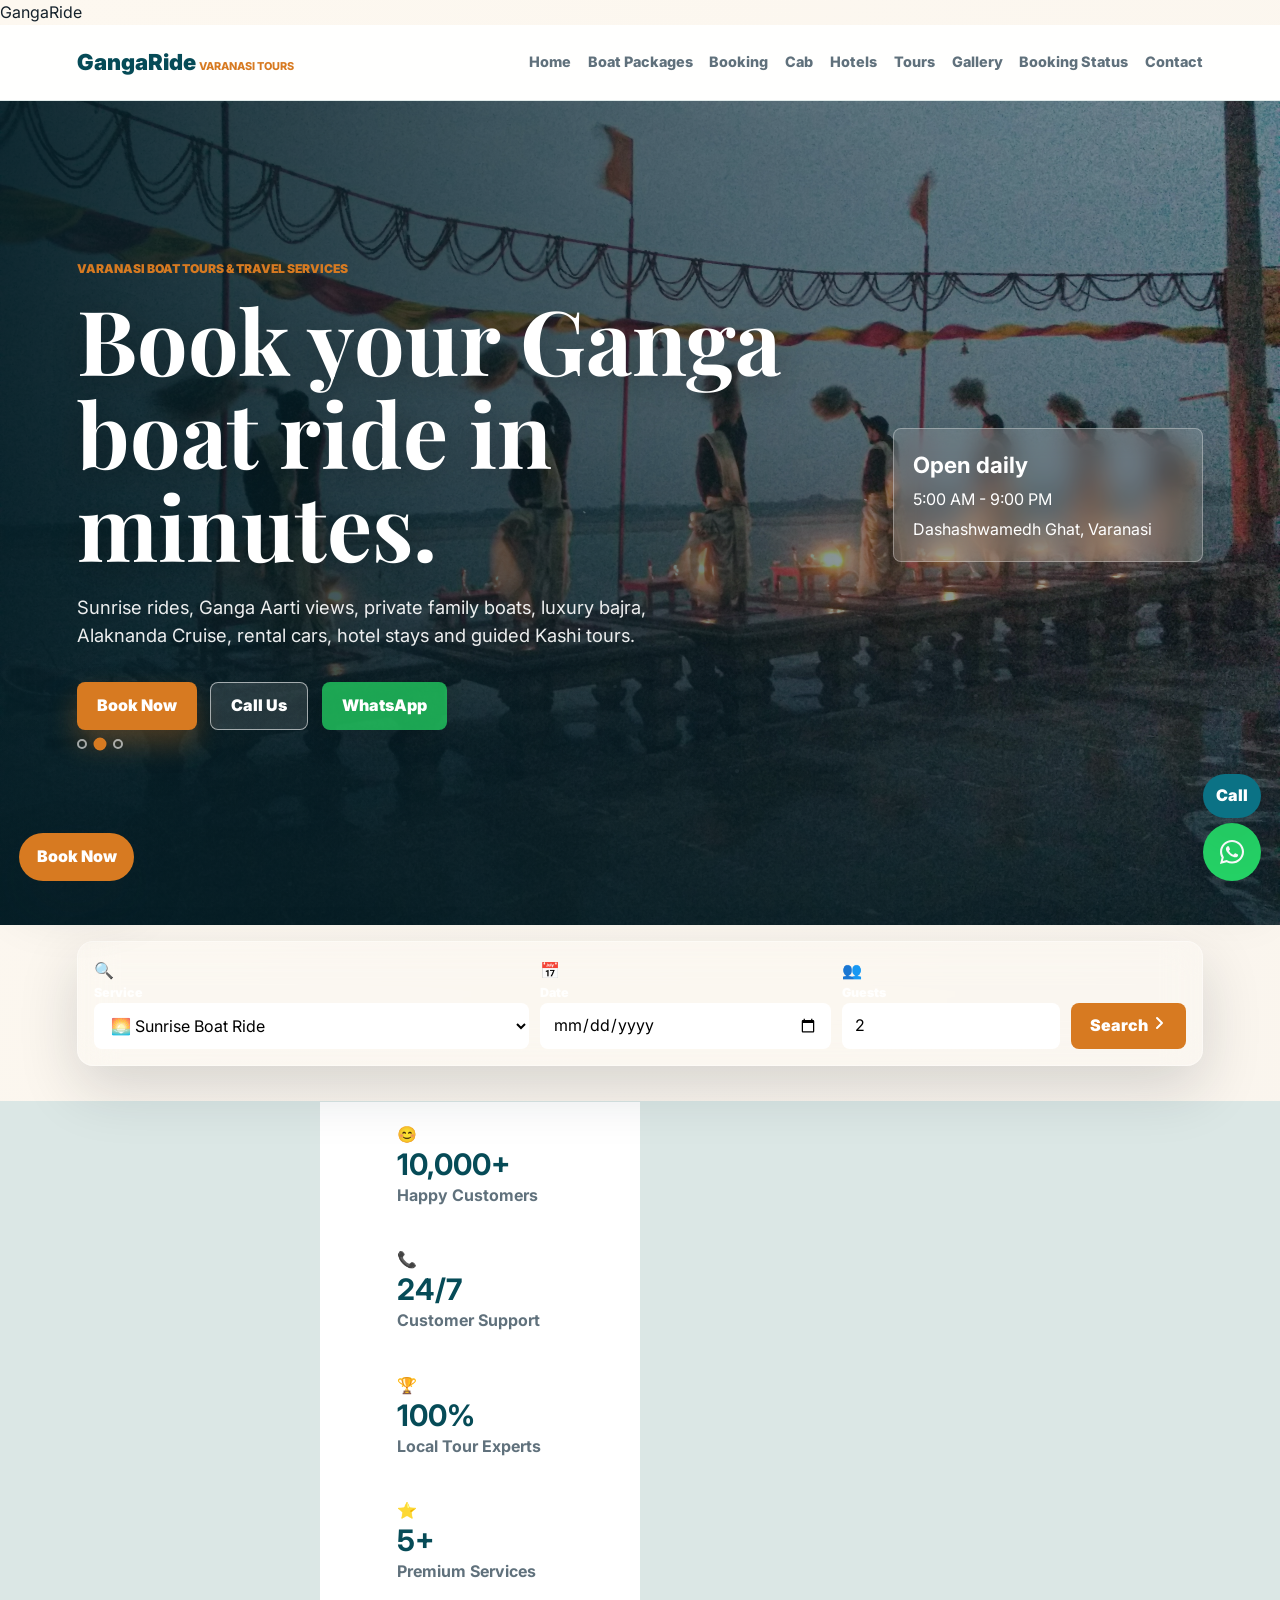
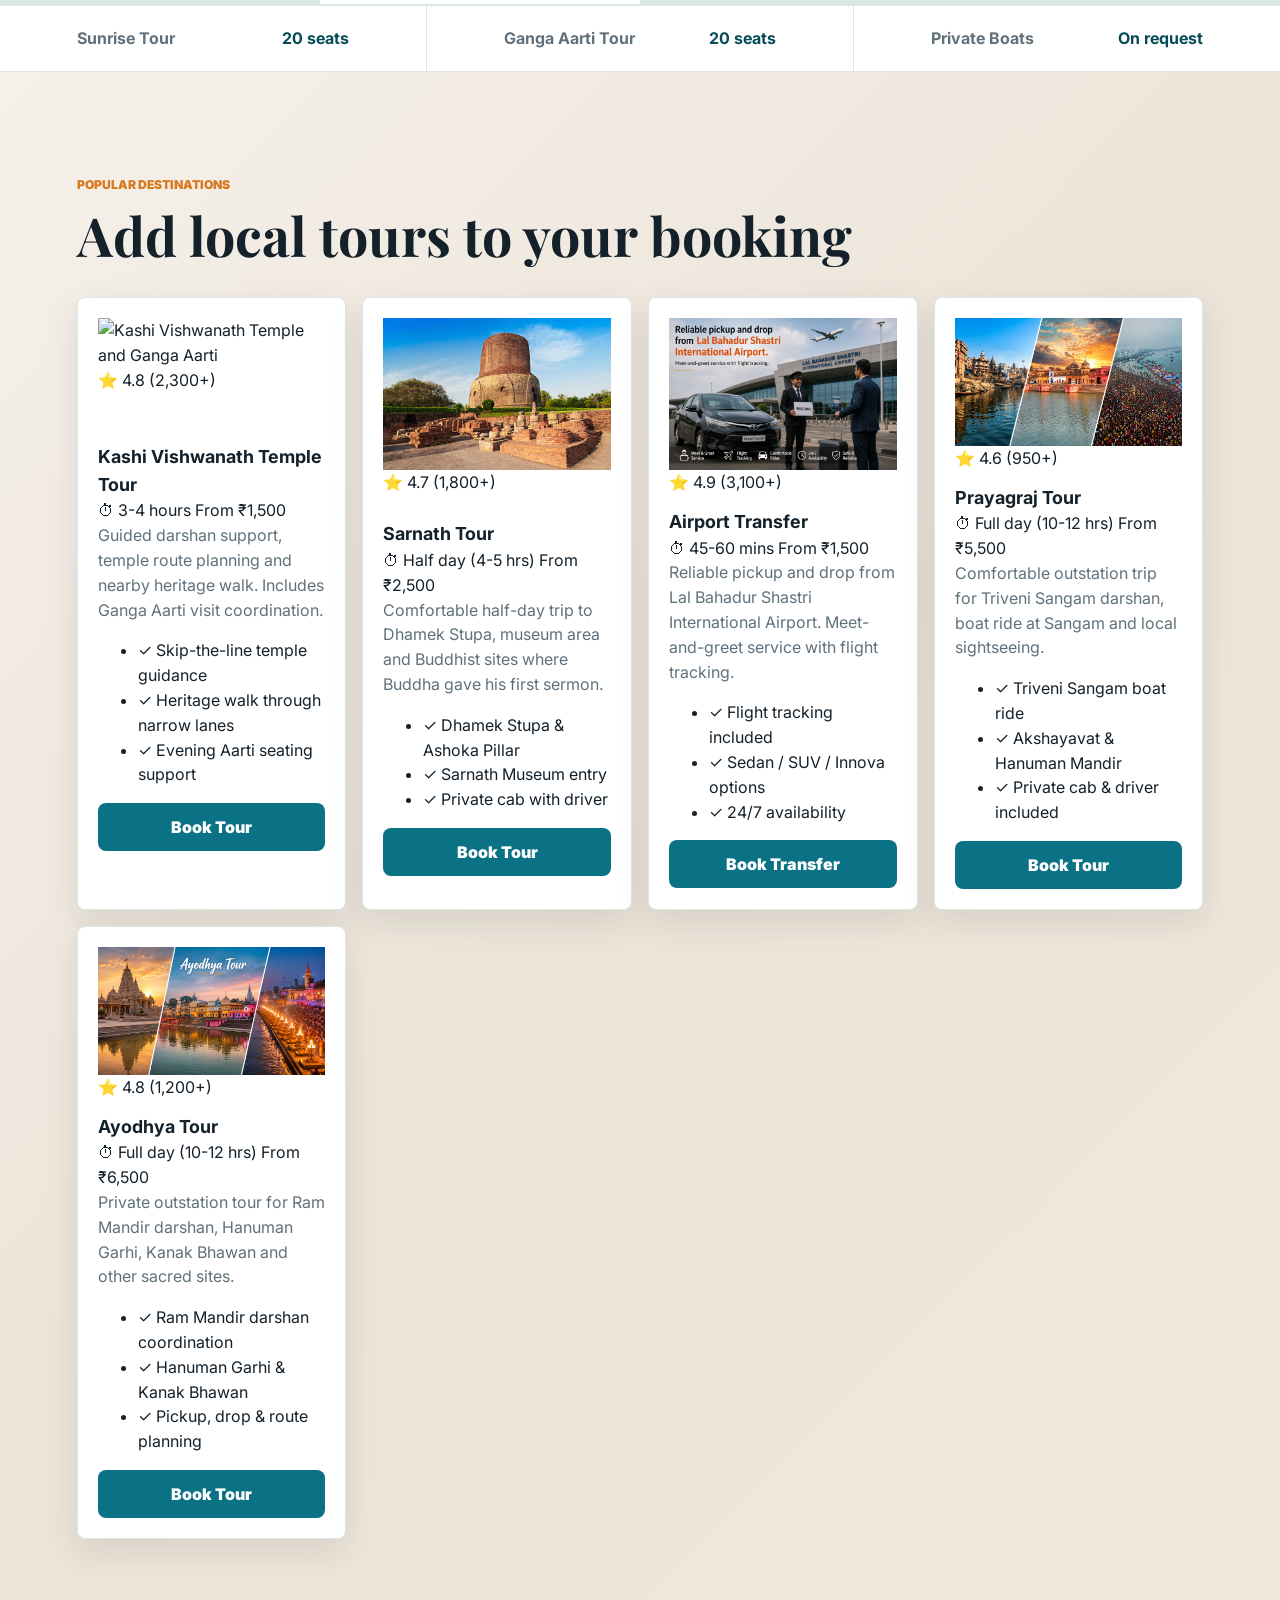
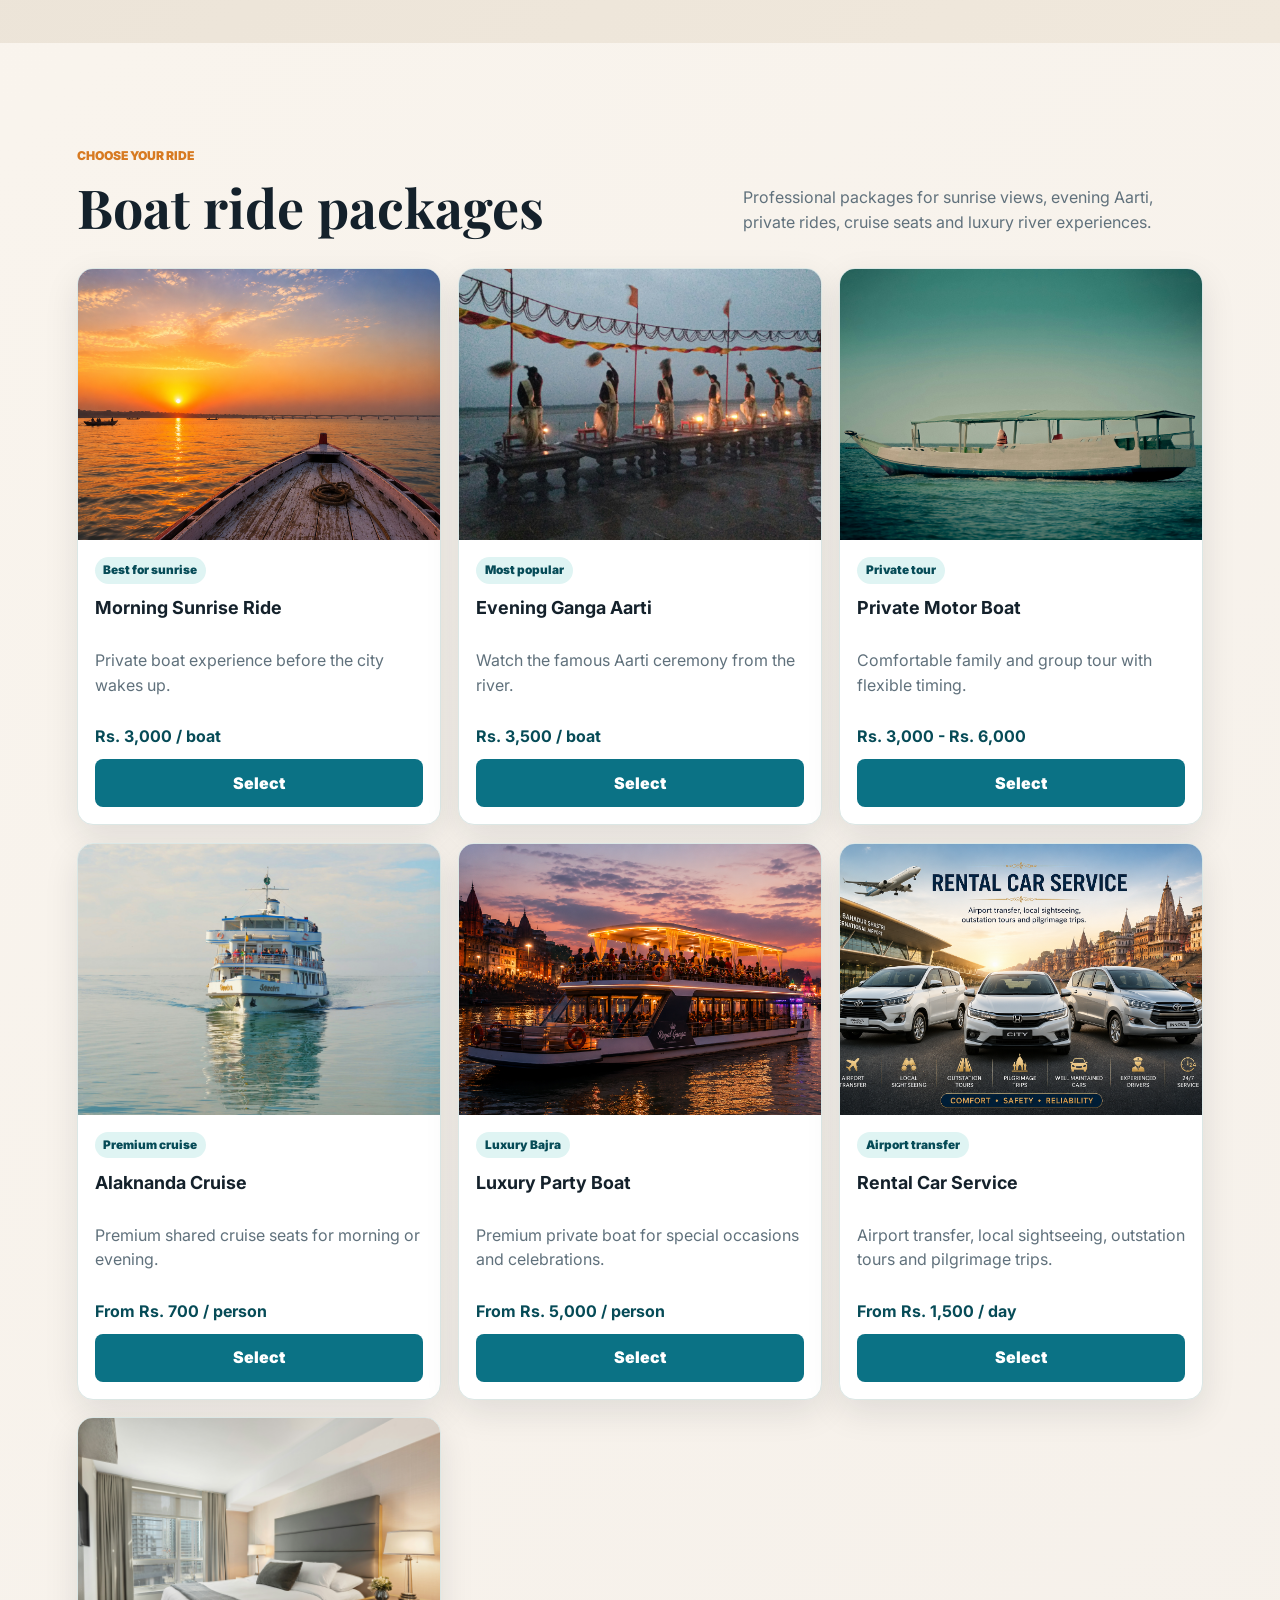
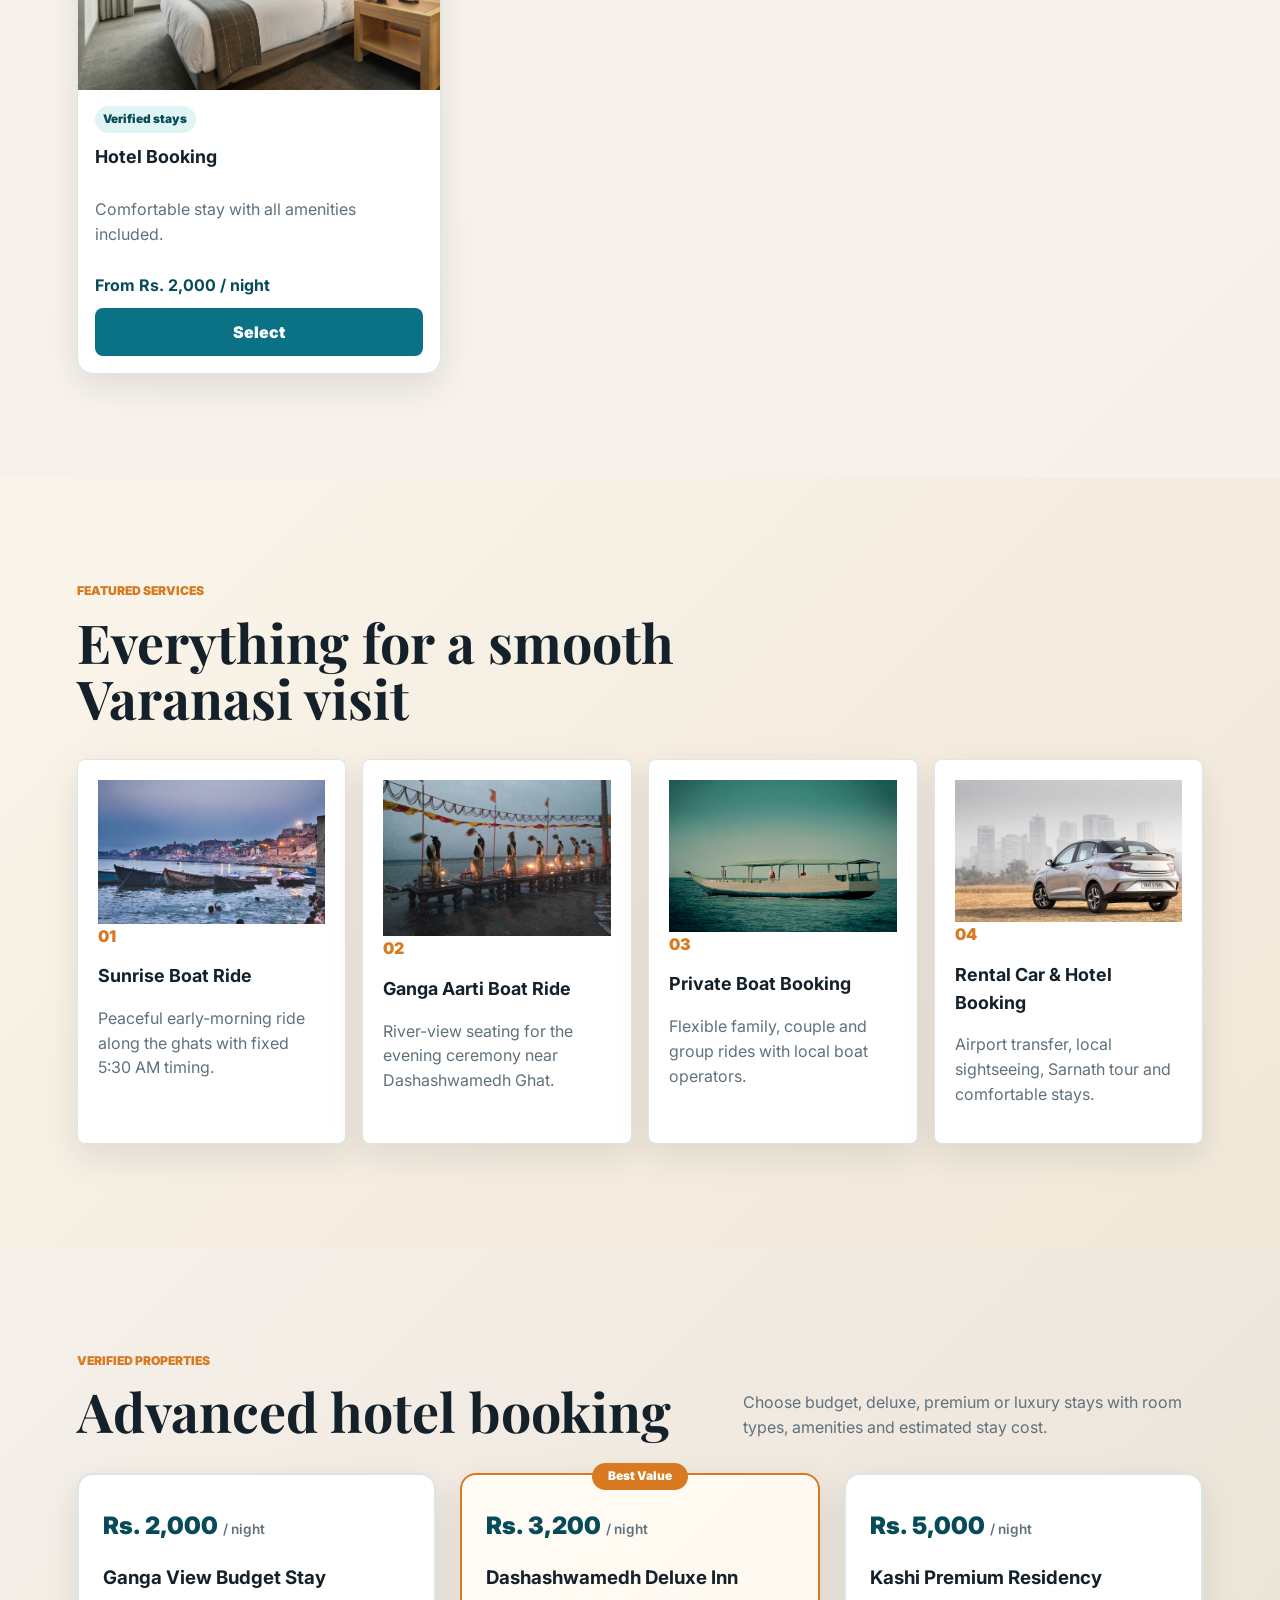
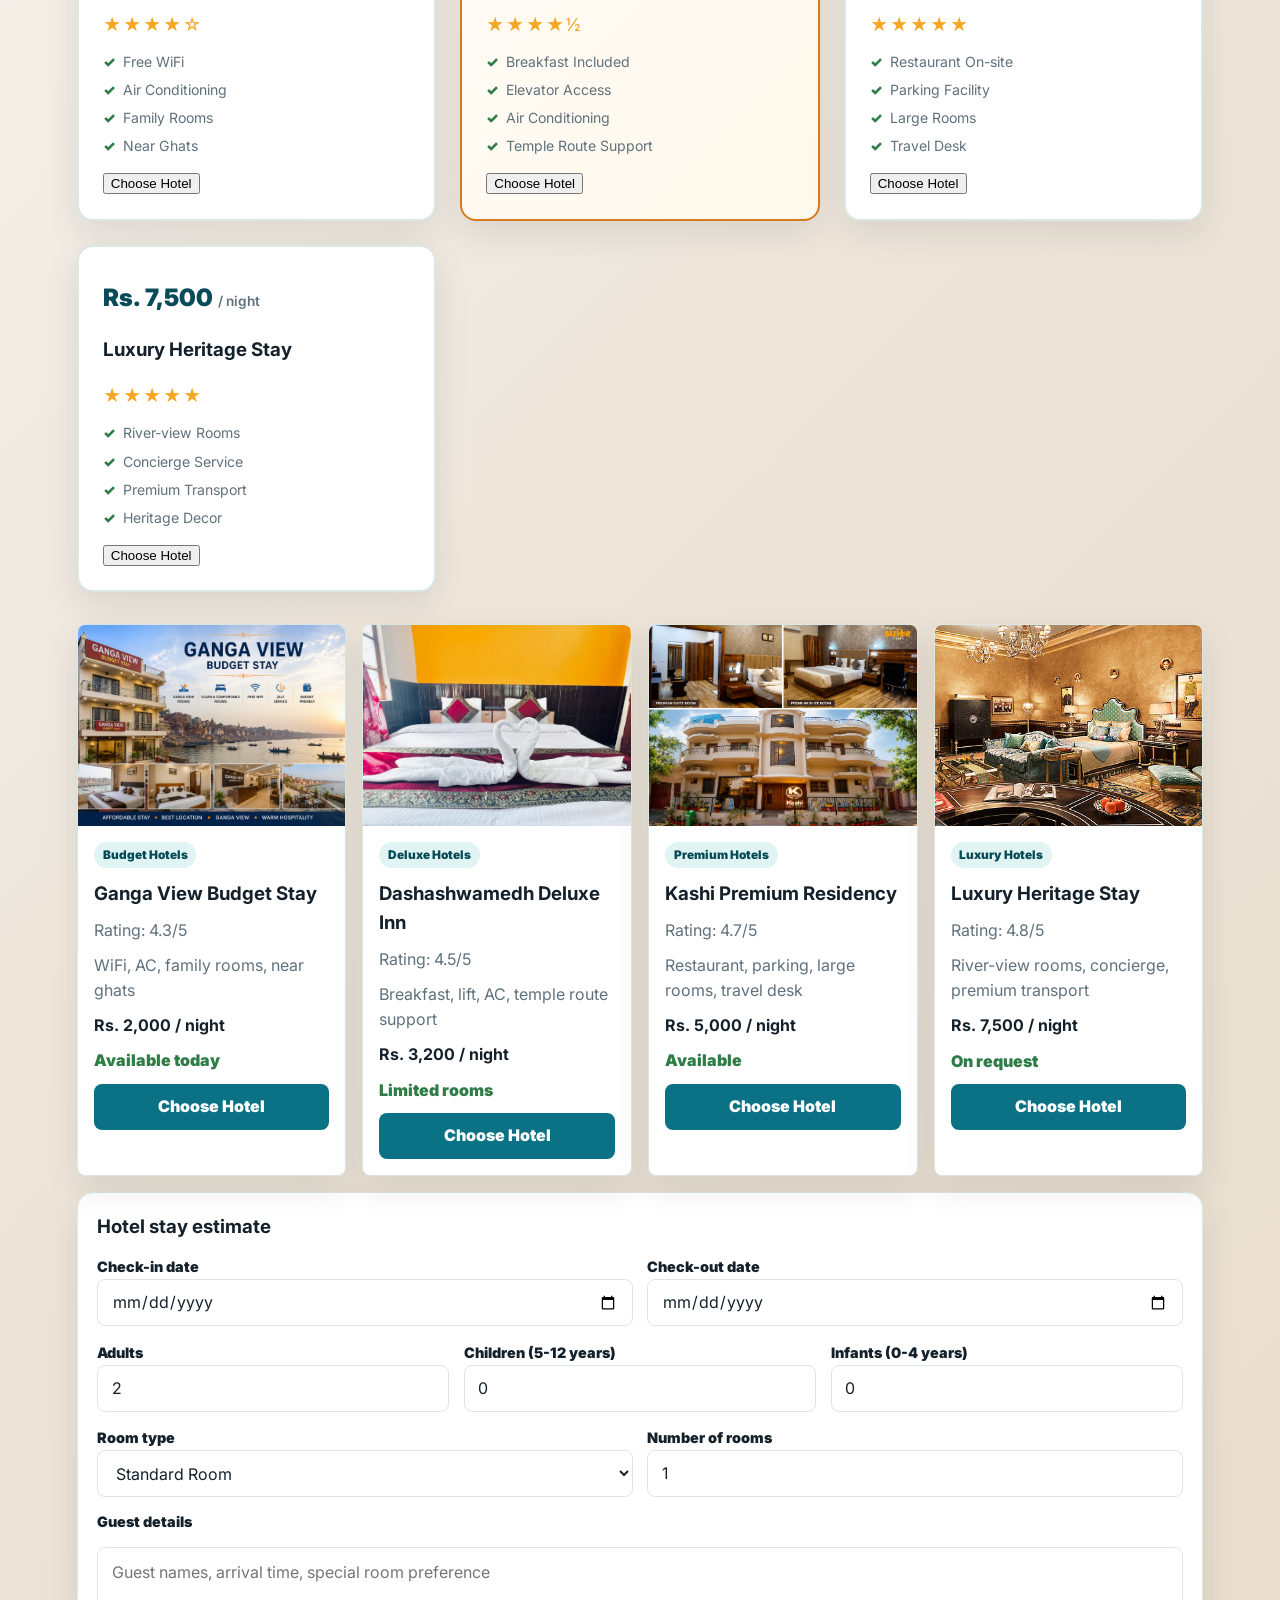
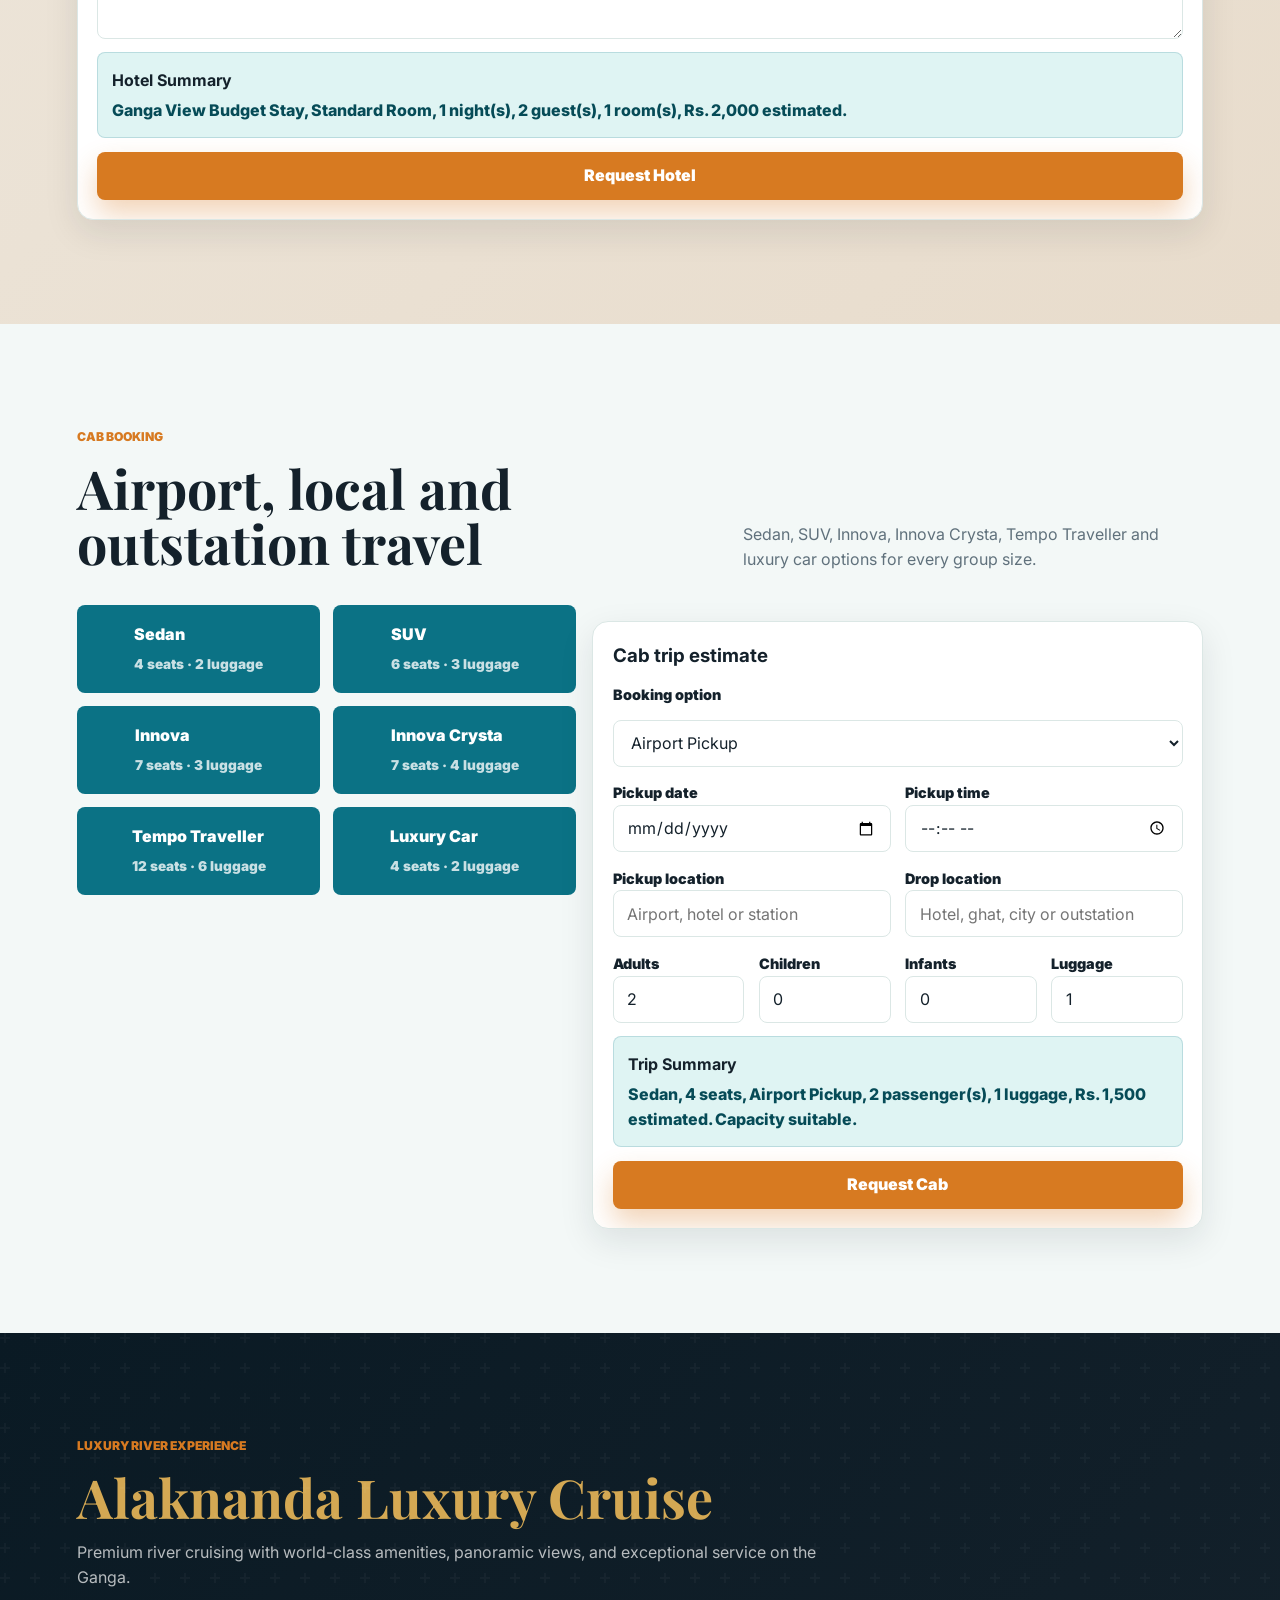
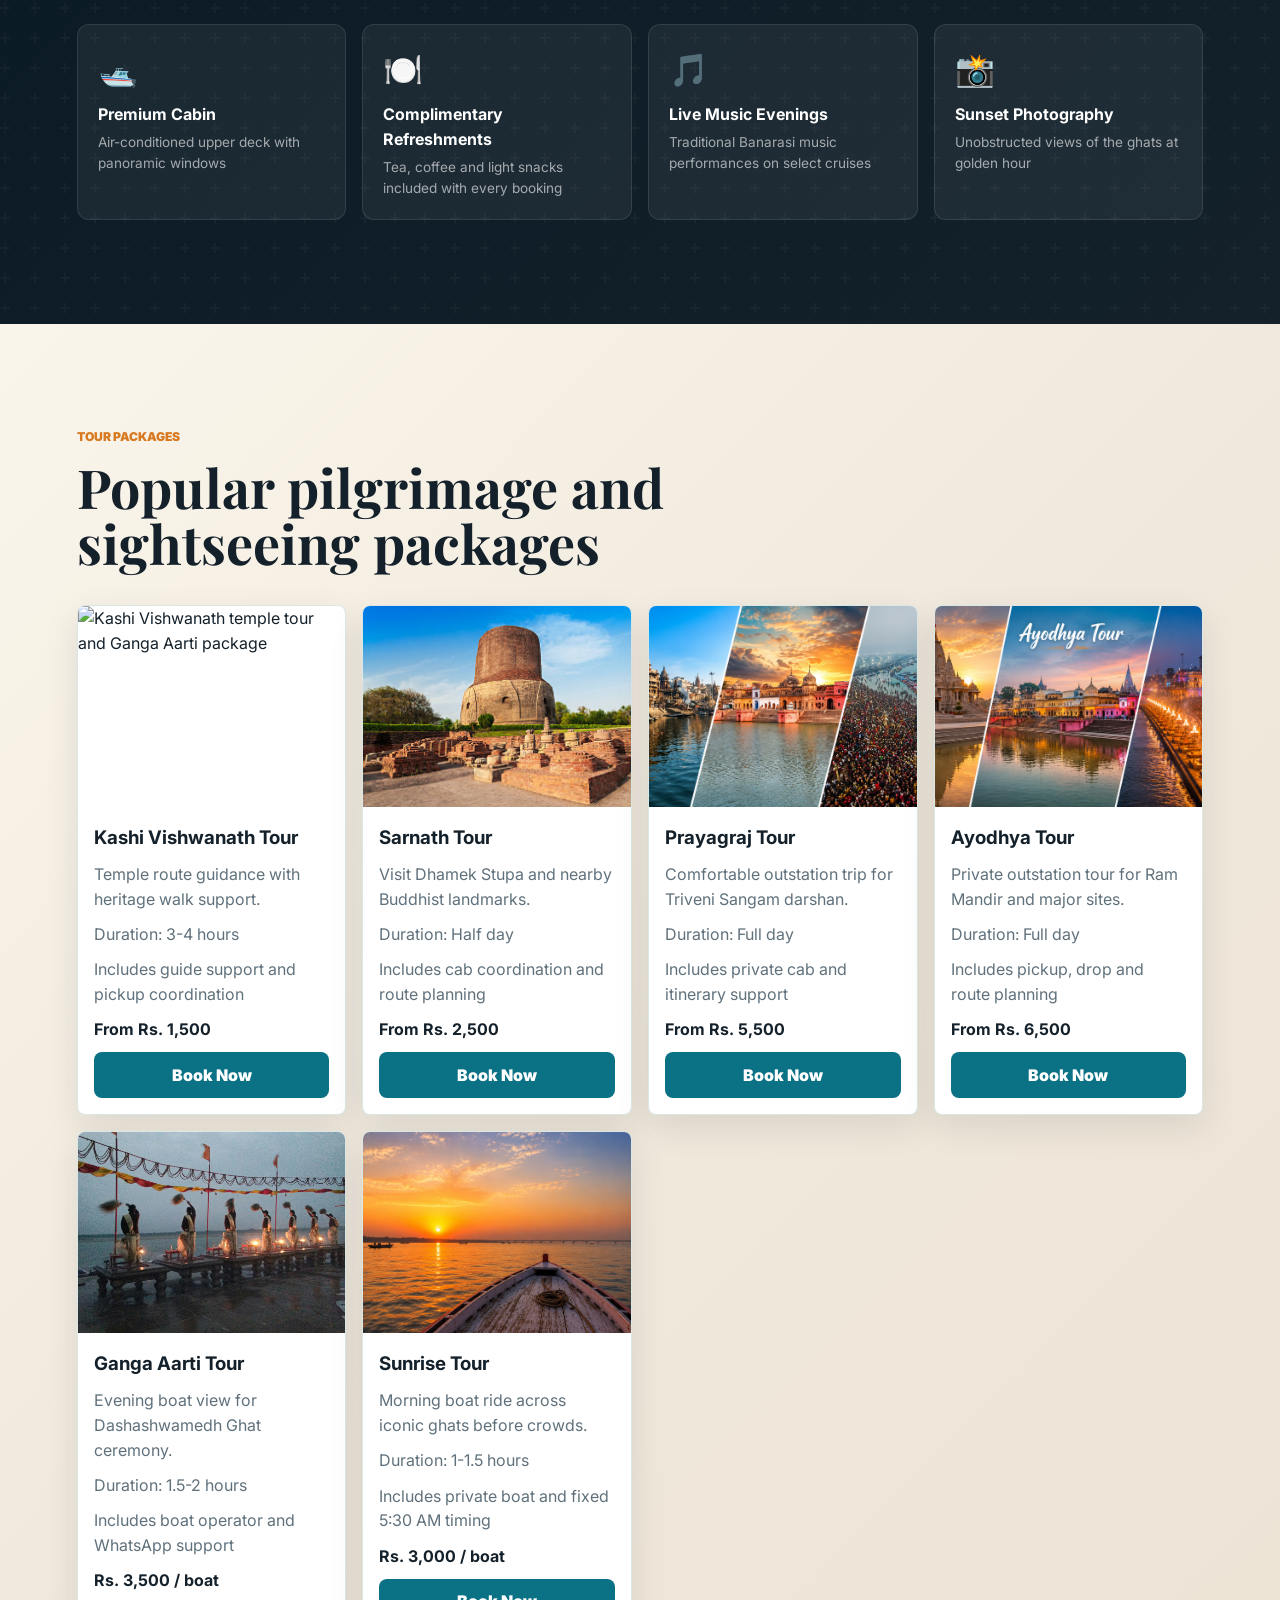
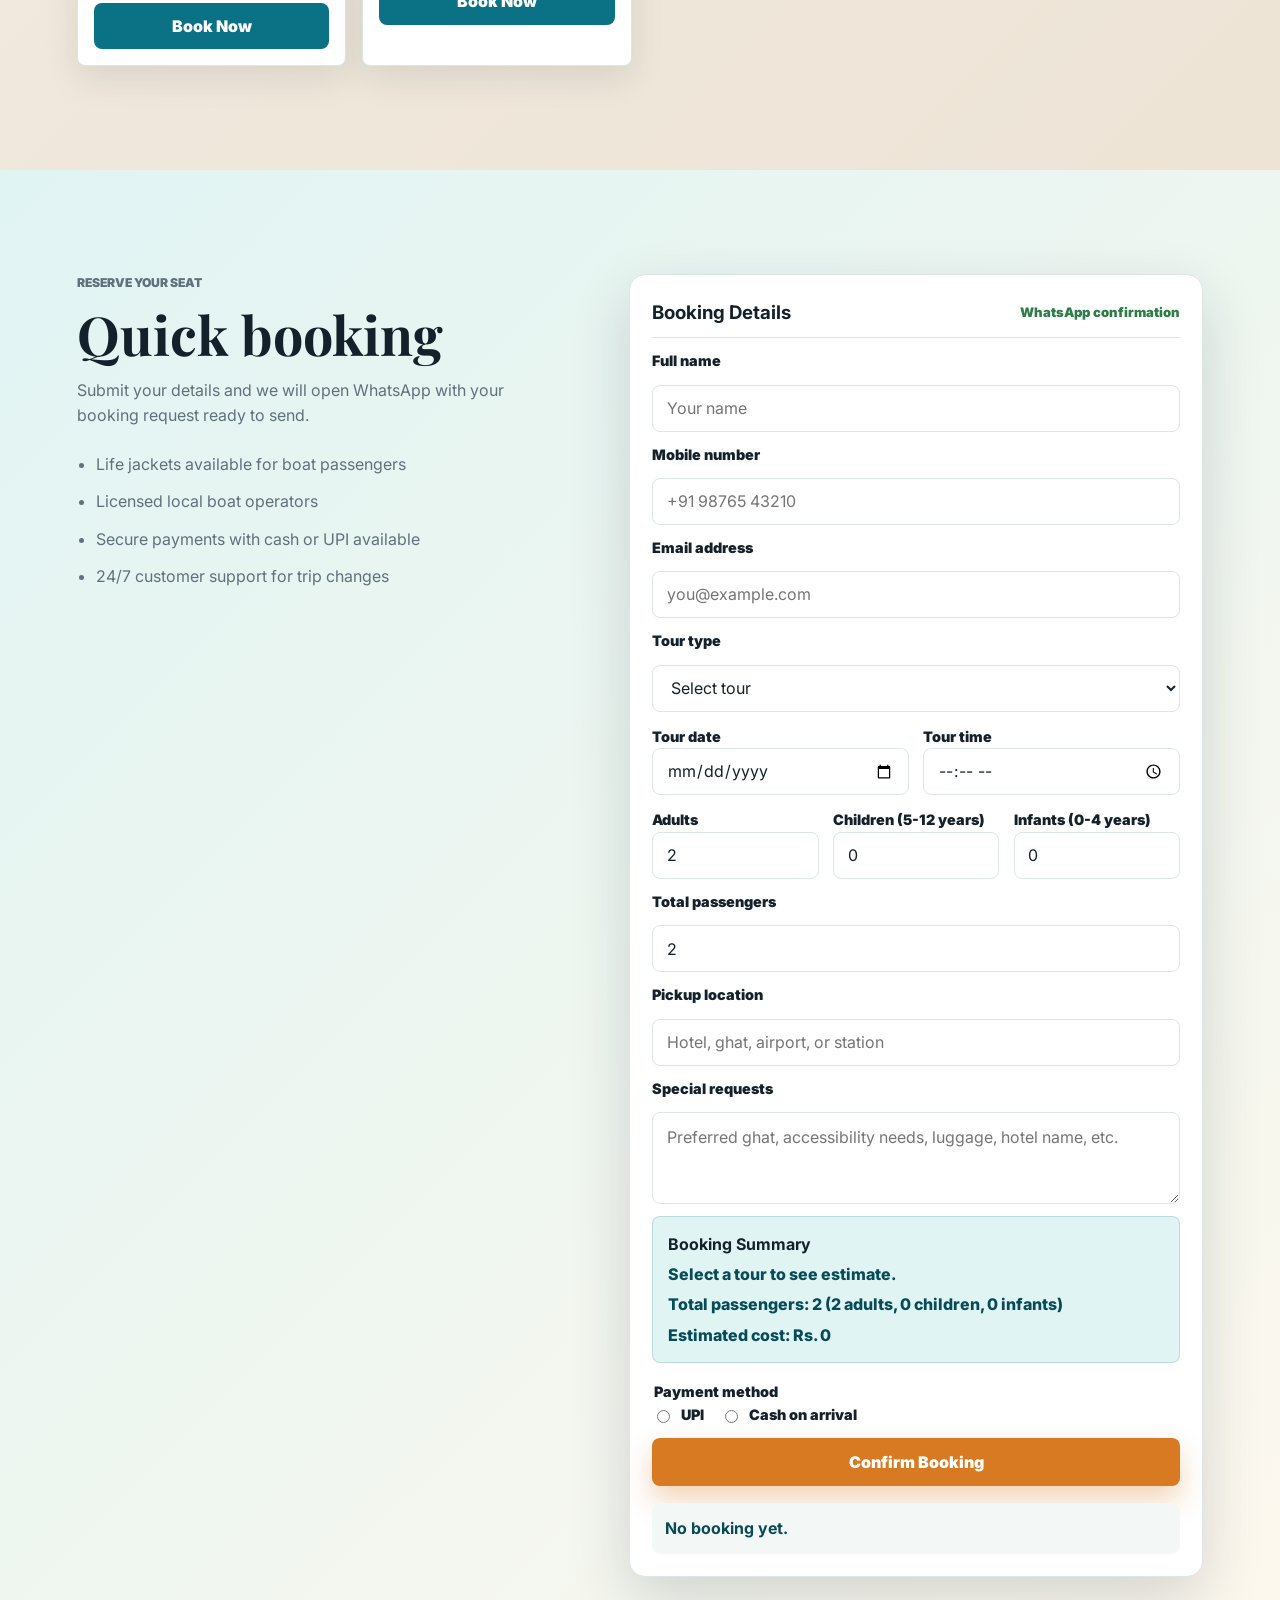
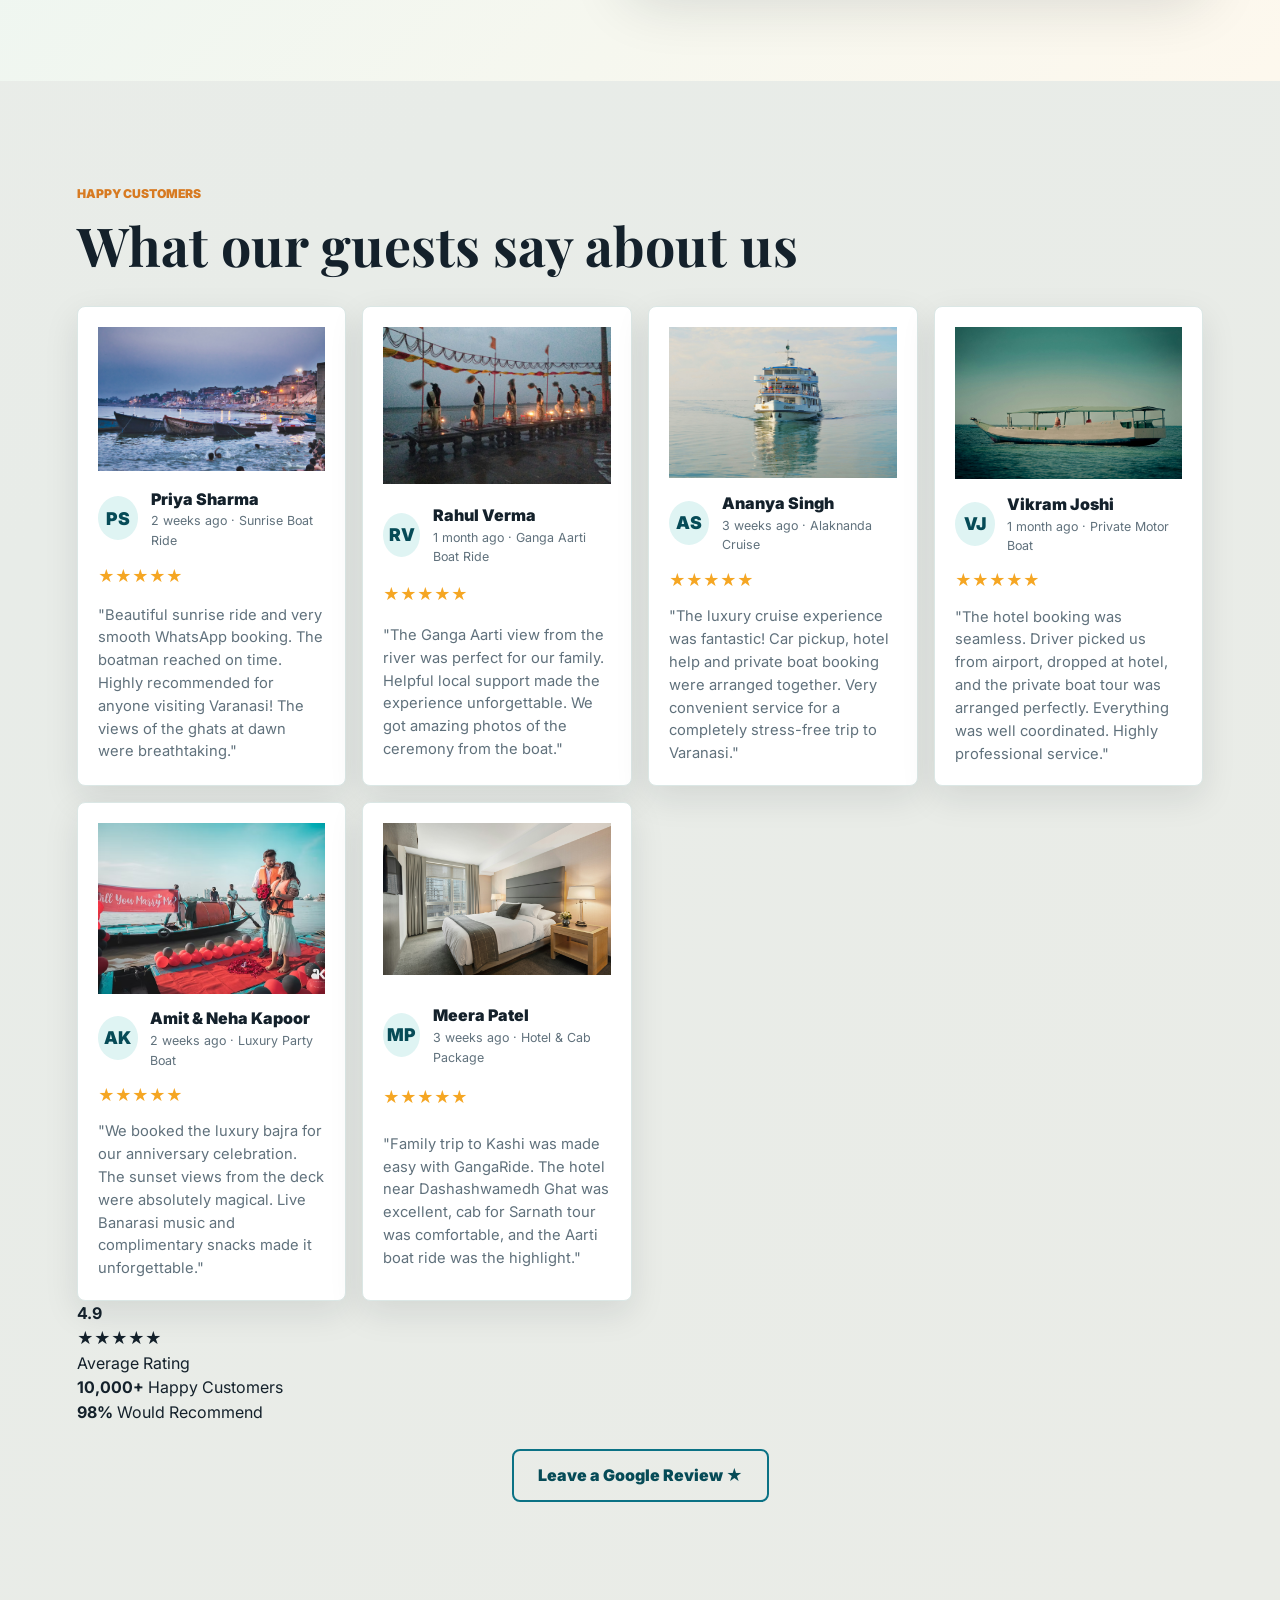
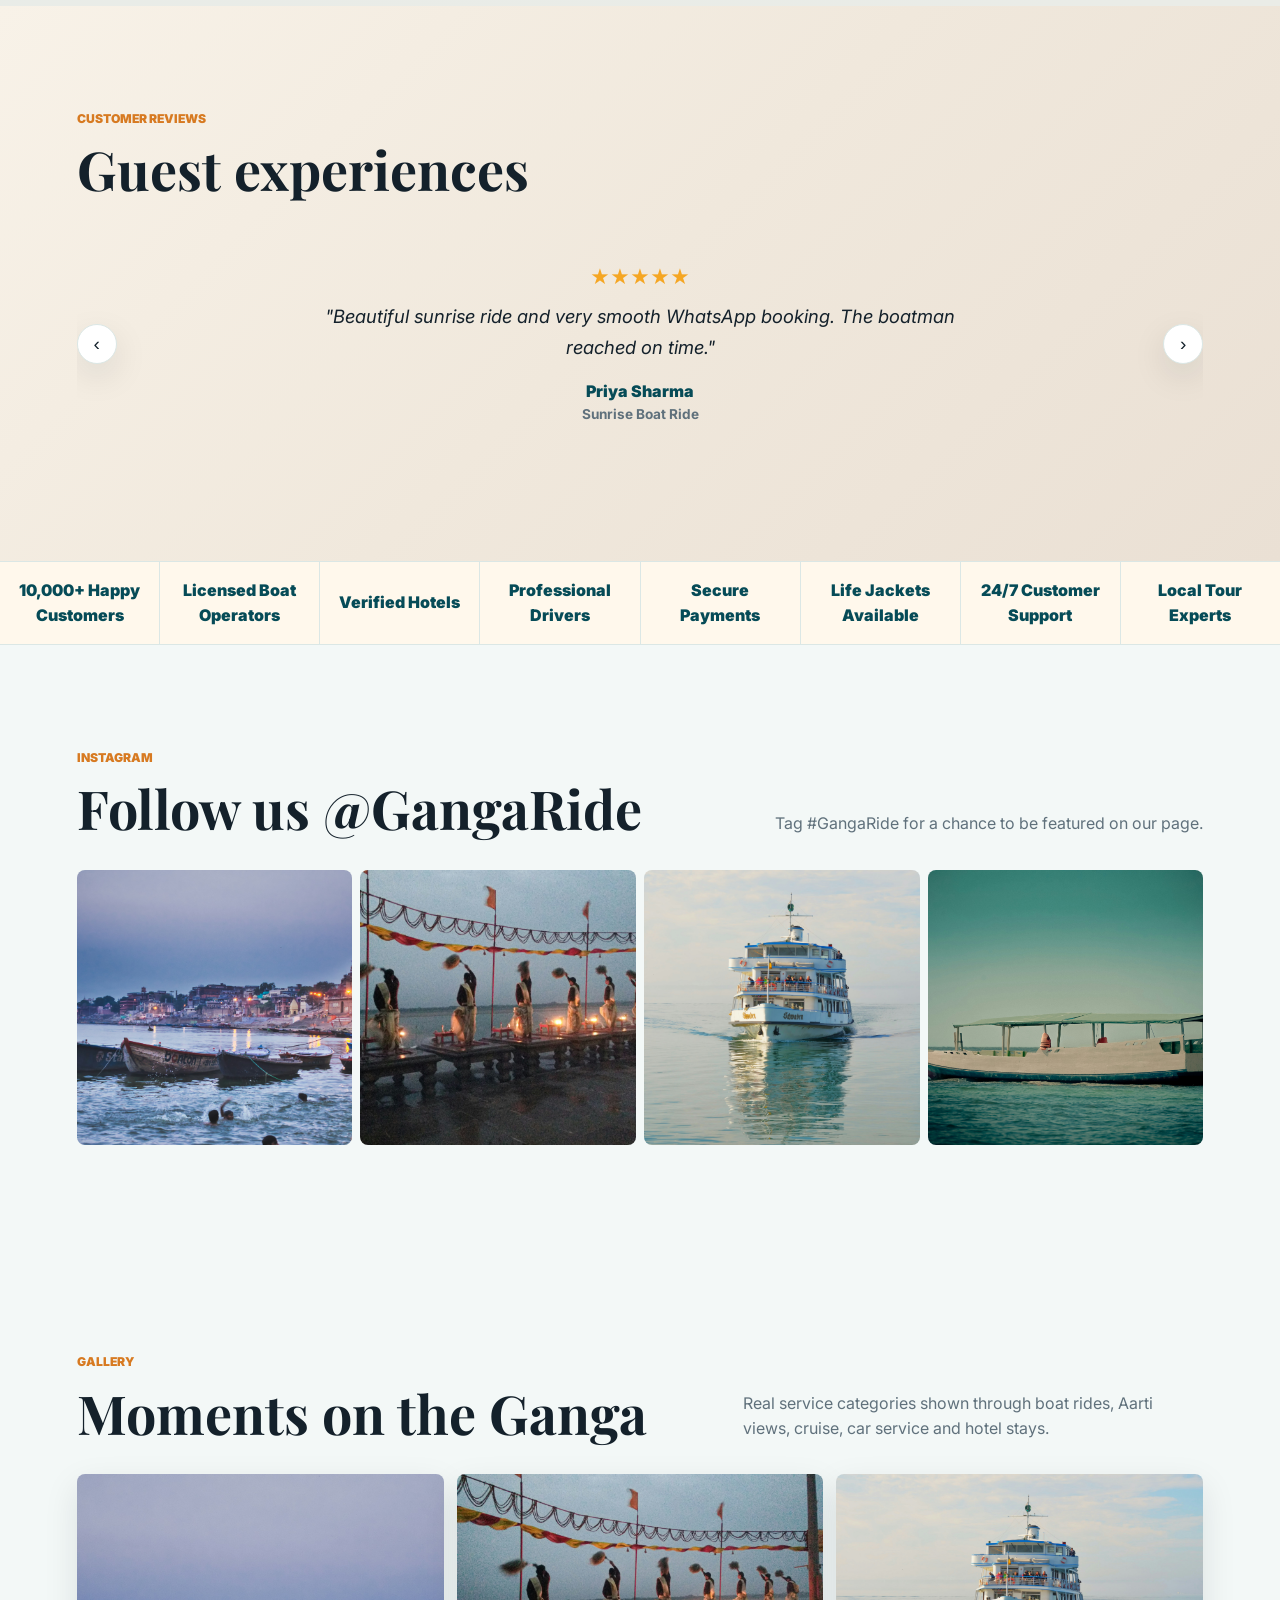
==== commit 12bcf134: "Update print statement from 'Hello' to 'Goodbye'" ====
--- a/shree-ganga-boat-booking/index.html
+++ b/shree-ganga-boat-booking/index.html
@@ -35,10 +35,22 @@
     <link rel="stylesheet" href="style.css">
 </head>
 <body>
+    <!-- Page Loader -->
+    <div class="page-loader">
+        <div>
+            <div class="loader-spinner"></div>
+            <div class="loader-text">GangaRide</div>
+        </div>
+    </div>
+    
+    <!-- Scroll Progress Bar -->
+    <div class="scroll-progress"></div>
     <header class="site-header">
         <a href="#home" class="logo" aria-label="GangaRide home">
-            <span>GangaRide</span>
-            <small>Varanasi Tours</small>
+            <div class="logo-text">
+                <span>GangaRide</span>
+                <small>Varanasi Tours</small>
+            </div>
         </a>
 
         <button class="nav-toggle" type="button" aria-label="Open menu" aria-expanded="false">
@@ -51,13 +63,11 @@
             <a href="#home">Home</a>
             <a href="#packages">Boat Packages</a>
             <a href="#booking">Booking</a>
-            <a href="#availability">Availability</a>
             <a href="#cab-booking">Cab</a>
             <a href="#hotel-booking">Hotels</a>
             <a href="#tour-packages">Tours</a>
             <a href="#gallery">Gallery</a>
-            <a href="#safety">Safety</a>
-            <a href="#rental-car">Rental Car</a>
+            <a href="pages/booking-status.html">Booking Status</a>
             <a href="#contact">Contact</a>
         </nav>
     </header>
@@ -95,42 +105,60 @@
                 <span>Dashashwamedh Ghat, Varanasi</span>
             </div>
             <form class="search-widget" id="searchWidget" aria-label="Quick travel search">
-                <label for="quickService">Find a service
+                <div class="search-field">
+                    <span class="search-field-icon">🔍</span>
+                    <label for="quickService">Service</label>
                     <select id="quickService">
-                        <option value="sunrise">Sunrise Boat Ride</option>
-                        <option value="aarti">Ganga Aarti Boat Ride</option>
-                        <option value="hotel">Hotel Booking</option>
-                        <option value="car">Cab / Rental Car</option>
-                        <option value="temple">Kashi Vishwanath Tour</option>
+                        <option value="sunrise">🌅 Sunrise Boat Ride</option>
+                        <option value="aarti">🪔 Ganga Aarti Ride</option>
+                        <option value="hotel">🏨 Hotel Booking</option>
+                        <option value="car">🚗 Cab / Rental Car</option>
+                        <option value="temple">🛕 Kashi Vishwanath Tour</option>
                     </select>
-                </label>
-                <label for="quickDate">Date
+                </div>
+                <div class="search-field">
+                    <span class="search-field-icon">📅</span>
+                    <label for="quickDate">Date</label>
                     <input type="date" id="quickDate">
-                </label>
-                <label for="quickGuests">Guests
+                </div>
+                <div class="search-field">
+                    <span class="search-field-icon">👥</span>
+                    <label for="quickGuests">Guests</label>
                     <input type="number" id="quickGuests" min="1" max="20" value="2">
-                </label>
-                <button type="submit">Search</button>
+                </div>
+                <button type="submit">
+                    <span>Search</span>
+                    <svg width="16" height="16" viewBox="0 0 16 16" fill="none">
+                        <path d="M6 3L11 8L6 13" stroke="currentColor" stroke-width="2" stroke-linecap="round" stroke-linejoin="round"/>
+                    </svg>
+                </button>
             </form>
         </section>
 
         <!-- ===== STATS SECTION ===== -->
         <section class="stats-section" aria-label="Travel trust highlights">
-            <div class="stat-card reveal">
-                <strong data-count="10000">10,000+</strong>
-                <span>Happy Customers</span>
-            </div>
-            <div class="stat-card reveal">
-                <strong data-count="24">24/7</strong>
-                <span>Customer Support</span>
-            </div>
-            <div class="stat-card reveal">
-                <strong data-count="100">100%</strong>
-                <span>Local Tour Experts</span>
-            </div>
-            <div class="stat-card reveal">
-                <strong data-count="5">5+</strong>
-                <span>Premium Services</span>
+            <div class="stats-bg-overlay"></div>
+            <div class="stats-inner">
+                <div class="stat-card reveal">
+                    <span class="stat-icon">😊</span>
+                    <strong data-count="10000">10,000+</strong>
+                    <span>Happy Customers</span>
+                </div>
+                <div class="stat-card reveal">
+                    <span class="stat-icon">📞</span>
+                    <strong data-count="24">24/7</strong>
+                    <span>Customer Support</span>
+                </div>
+                <div class="stat-card reveal">
+                    <span class="stat-icon">🏆</span>
+                    <strong data-count="100">100%</strong>
+                    <span>Local Tour Experts</span>
+                </div>
+                <div class="stat-card reveal">
+                    <span class="stat-icon">⭐</span>
+                    <strong data-count="5">5+</strong>
+                    <span>Premium Services</span>
+                </div>
             </div>
         </section>
 
@@ -150,36 +178,6 @@
             </div>
         </section>
 
-        <!-- ===== FEATURED SERVICES ===== -->
-        <section class="section featured-section" aria-labelledby="featured-title">
-            <div class="section-heading">
-                <p class="eyebrow">Featured Services</p>
-                <h2 id="featured-title">Everything for a smooth Varanasi visit</h2>
-            </div>
-            <div class="feature-grid">
-                <article class="reveal">
-                    <span>01</span>
-                    <h3>Sunrise Boat Ride</h3>
-                    <p>Peaceful early-morning ride along the ghats with fixed 5:30 AM timing.</p>
-                </article>
-                <article class="reveal">
-                    <span>02</span>
-                    <h3>Ganga Aarti Boat Ride</h3>
-                    <p>River-view seating for the evening ceremony near Dashashwamedh Ghat.</p>
-                </article>
-                <article class="reveal">
-                    <span>03</span>
-                    <h3>Private Boat Booking</h3>
-                    <p>Flexible family, couple and group rides with local boat operators.</p>
-                </article>
-                <article class="reveal">
-                    <span>04</span>
-                    <h3>Rental Car & Hotel Booking</h3>
-                    <p>Airport transfer, local sightseeing, Sarnath tour and comfortable stays.</p>
-                </article>
-            </div>
-        </section>
-
         <!-- ===== POPULAR DESTINATIONS ===== -->
         <section class="section destinations-section" aria-labelledby="destinations-title">
             <div class="section-heading">
@@ -187,20 +185,105 @@
                 <h2 id="destinations-title">Add local tours to your booking</h2>
             </div>
             <div class="destination-grid">
-                <article class="reveal-scale">
-                    <h3>Kashi Vishwanath Temple Tour</h3>
-                    <p>Guided darshan support, temple route planning and nearby heritage walk.</p>
-                    <button type="button" data-tour="temple">Book Tour</button>
-                </article>
-                <article class="reveal-scale">
-                    <h3>Sarnath Tour</h3>
-                    <p>Comfortable half-day trip to Dhamek Stupa, museum area and Buddhist sites.</p>
-                    <button type="button" data-tour="sarnath">Book Tour</button>
-                </article>
-                <article class="reveal-scale">
-                    <h3>Airport Transfer</h3>
-                    <p>Reliable pickup and drop from Lal Bahadur Shastri International Airport.</p>
-                    <button type="button" data-tour="airport">Book Transfer</button>
+                <article class="reveal-scale destination-card">
+                    <div class="destination-img-wrap">
+                        <img src="kashi-vishwanath Temple.webp" alt="Kashi Vishwanath Temple and Ganga Aarti" loading="lazy">
+                        <span class="destination-rating">⭐ 4.8 (2,300+)</span>
+                    </div>
+                    <div class="destination-body">
+                        <h3>Kashi Vishwanath Temple Tour</h3>
+                        <div class="destination-meta">
+                            <span class="dest-duration">⏱ 3-4 hours</span>
+                            <span class="dest-price">From ₹1,500</span>
+                        </div>
+                        <p>Guided darshan support, temple route planning and nearby heritage walk. Includes Ganga Aarti visit coordination.</p>
+                        <ul class="dest-highlights">
+                            <li>✓ Skip-the-line temple guidance</li>
+                            <li>✓ Heritage walk through narrow lanes</li>
+                            <li>✓ Evening Aarti seating support</li>
+                        </ul>
+                        <button type="button" data-tour="temple">Book Tour</button>
+                    </div>
+                </article>
+                <article class="reveal-scale destination-card">
+                    <div class="destination-img-wrap">
+                        <img src="sarnath.jpg" alt="Sarnath Buddhist temple and Dhamek Stupa" loading="lazy">
+                        <span class="destination-rating">⭐ 4.7 (1,800+)</span>
+                    </div>
+                    <div class="destination-body">
+                        <h3>Sarnath Tour</h3>
+                        <div class="destination-meta">
+                            <span class="dest-duration">⏱ Half day (4-5 hrs)</span>
+                            <span class="dest-price">From ₹2,500</span>
+                        </div>
+                        <p>Comfortable half-day trip to Dhamek Stupa, museum area and Buddhist sites where Buddha gave his first sermon.</p>
+                        <ul class="dest-highlights">
+                            <li>✓ Dhamek Stupa & Ashoka Pillar</li>
+                            <li>✓ Sarnath Museum entry</li>
+                            <li>✓ Private cab with driver</li>
+                        </ul>
+                        <button type="button" data-tour="sarnath">Book Tour</button>
+                    </div>
+                </article>
+                <article class="reveal-scale destination-card">
+                    <div class="destination-img-wrap">
+                        <img src="Airport-pickup.png" alt="Airport transfer service in Varanasi" loading="lazy">
+                        <span class="destination-rating">⭐ 4.9 (3,100+)</span>
+                    </div>
+                    <div class="destination-body">
+                        <h3>Airport Transfer</h3>
+                        <div class="destination-meta">
+                            <span class="dest-duration">⏱ 45-60 mins</span>
+                            <span class="dest-price">From ₹1,500</span>
+                        </div>
+                        <p>Reliable pickup and drop from Lal Bahadur Shastri International Airport. Meet-and-greet service with flight tracking.</p>
+                        <ul class="dest-highlights">
+                            <li>✓ Flight tracking included</li>
+                            <li>✓ Sedan / SUV / Innova options</li>
+                            <li>✓ 24/7 availability</li>
+                        </ul>
+                        <button type="button" data-tour="airport">Book Transfer</button>
+                    </div>
+                </article>
+                <article class="reveal-scale destination-card">
+                    <div class="destination-img-wrap">
+                        <img src="Prayagraj-Tour.png" alt="Prayagraj Triveni Sangam tour from Varanasi" loading="lazy">
+                        <span class="destination-rating">⭐ 4.6 (950+)</span>
+                    </div>
+                    <div class="destination-body">
+                        <h3>Prayagraj Tour</h3>
+                        <div class="destination-meta">
+                            <span class="dest-duration">⏱ Full day (10-12 hrs)</span>
+                            <span class="dest-price">From ₹5,500</span>
+                        </div>
+                        <p>Comfortable outstation trip for Triveni Sangam darshan, boat ride at Sangam and local sightseeing.</p>
+                        <ul class="dest-highlights">
+                            <li>✓ Triveni Sangam boat ride</li>
+                            <li>✓ Akshayavat & Hanuman Mandir</li>
+                            <li>✓ Private cab & driver included</li>
+                        </ul>
+                        <button type="button" data-tour="prayagraj">Book Tour</button>
+                    </div>
+                </article>
+                <article class="reveal-scale destination-card">
+                    <div class="destination-img-wrap">
+                        <img src="Ayodhya Tour.png" alt="Ayodhya Ram Mandir tour from Varanasi" loading="lazy">
+                        <span class="destination-rating">⭐ 4.8 (1,200+)</span>
+                    </div>
+                    <div class="destination-body">
+                        <h3>Ayodhya Tour</h3>
+                        <div class="destination-meta">
+                            <span class="dest-duration">⏱ Full day (10-12 hrs)</span>
+                            <span class="dest-price">From ₹6,500</span>
+                        </div>
+                        <p>Private outstation tour for Ram Mandir darshan, Hanuman Garhi, Kanak Bhawan and other sacred sites.</p>
+                        <ul class="dest-highlights">
+                            <li>✓ Ram Mandir darshan coordination</li>
+                            <li>✓ Hanuman Garhi & Kanak Bhawan</li>
+                            <li>✓ Pickup, drop & route planning</li>
+                        </ul>
+                        <button type="button" data-tour="ayodhya">Book Tour</button>
+                    </div>
                 </article>
             </div>
         </section>
@@ -261,7 +344,7 @@
                 </article>
 
                 <article class="package-card reveal-scale">
-                    <img src="party.avif" alt="Luxury bajra and party boat on the Ganga river for celebrations" loading="lazy">
+                    <img src="private boat.png" alt="Luxury bajra and party boat on the Ganga river for celebrations" loading="lazy">
                     <div>
                         <span class="tag">Luxury Bajra</span>
                         <h3>Luxury Party Boat</h3>
@@ -272,7 +355,7 @@
                 </article>
 
                 <article class="package-card reveal-scale" id="rental-car">
-                    <img src="cars.avif" alt="Air-conditioned rental car service for Varanasi airport transfer and sightseeing" loading="lazy">
+                    <img src="Rental Car Service.png" alt="Air-conditioned rental car service for Varanasi airport transfer and sightseeing" loading="lazy">
                     <div>
                         <span class="tag">Airport transfer</span>
                         <h3>Rental Car Service</h3>
@@ -291,6 +374,48 @@
                         <strong>From Rs. 2,000 / night</strong>
                         <button type="button" data-tour="hotel">Select</button>
                     </div>
+                </article>
+            </div>
+        </section>
+
+        <!-- ===== FEATURED SERVICES ===== -->
+        <section class="section featured-section" aria-labelledby="featured-title">
+            <div class="section-heading">
+                <p class="eyebrow">Featured Services</p>
+                <h2 id="featured-title">Everything for a smooth Varanasi visit</h2>
+            </div>
+            <div class="feature-grid">
+                <article class="reveal">
+                    <div class="feature-img-wrap">
+                        <img src="boat-ride.jpg" alt="Sunrise boat ride on the Ganga river" loading="lazy">
+                    </div>
+                    <span>01</span>
+                    <h3>Sunrise Boat Ride</h3>
+                    <p>Peaceful early-morning ride along the ghats with fixed 5:30 AM timing.</p>
+                </article>
+                <article class="reveal">
+                    <div class="feature-img-wrap">
+                        <img src="ganga-arti.jpg" alt="Ganga Aarti ceremony from the river" loading="lazy">
+                    </div>
+                    <span>02</span>
+                    <h3>Ganga Aarti Boat Ride</h3>
+                    <p>River-view seating for the evening ceremony near Dashashwamedh Ghat.</p>
+                </article>
+                <article class="reveal">
+                    <div class="feature-img-wrap">
+                        <img src="private.jpg" alt="Private motor boat on the Ganga" loading="lazy">
+                    </div>
+                    <span>03</span>
+                    <h3>Private Boat Booking</h3>
+                    <p>Flexible family, couple and group rides with local boat operators.</p>
+                </article>
+                <article class="reveal">
+                    <div class="feature-img-wrap">
+                        <img src="cars.avif" alt="Rental car and hotel booking service" loading="lazy">
+                    </div>
+                    <span>04</span>
+                    <h3>Rental Car & Hotel Booking</h3>
+                    <p>Airport transfer, local sightseeing, Sarnath tour and comfortable stays.</p>
                 </article>
             </div>
         </section>
@@ -361,19 +486,19 @@
             <!-- Original Hotel Grid (preserved) -->
             <div class="hotel-grid" style="margin-top: 2rem;">
                 <article class="hotel-card" data-hotel-price="2000" data-hotel-name="Ganga View Budget Stay">
-                    <img src="hotel.jpg" loading="lazy" alt="Budget hotel room in Varanasi with clean bedding">
+                    <img src="Ganga View Budget Stay.png" loading="lazy" alt="Budget hotel room in Varanasi with clean bedding">
                     <div><span class="tag">Budget Hotels</span><h3>Ganga View Budget Stay</h3><p>Rating: 4.3/5</p><p>WiFi, AC, family rooms, near ghats</p><strong>Rs. 2,000 / night</strong><em>Available today</em><button type="button" data-hotel-select>Choose Hotel</button></div>
                 </article>
                 <article class="hotel-card" data-hotel-price="3200" data-hotel-name="Dashashwamedh Deluxe Inn">
-                    <img src="hotel.jpg" loading="lazy" alt="Deluxe Varanasi hotel room with modern amenities">
+                    <img src="Dashashwamedh Deluxe Inn.jpeg" loading="lazy" alt="Deluxe Varanasi hotel room with modern amenities">
                     <div><span class="tag">Deluxe Hotels</span><h3>Dashashwamedh Deluxe Inn</h3><p>Rating: 4.5/5</p><p>Breakfast, lift, AC, temple route support</p><strong>Rs. 3,200 / night</strong><em>Limited rooms</em><button type="button" data-hotel-select>Choose Hotel</button></div>
                 </article>
                 <article class="hotel-card" data-hotel-price="5000" data-hotel-name="Kashi Premium Residency">
-                    <img src="hotel.jpg" loading="lazy" alt="Premium hotel room for Varanasi family stays">
+                    <img src="Kashi Premium Residency.png" loading="lazy" alt="Premium hotel room for Varanasi family stays">
                     <div><span class="tag">Premium Hotels</span><h3>Kashi Premium Residency</h3><p>Rating: 4.7/5</p><p>Restaurant, parking, large rooms, travel desk</p><strong>Rs. 5,000 / night</strong><em>Available</em><button type="button" data-hotel-select>Choose Hotel</button></div>
                 </article>
                 <article class="hotel-card" data-hotel-price="7500" data-hotel-name="Luxury Heritage Stay">
-                    <img src="hotel.jpg" loading="lazy" alt="Luxury Varanasi hotel stay with premium room amenities">
+                    <img src="Luxury Heritage Stay.jpg" loading="lazy" alt="Luxury Varanasi hotel stay with premium room amenities">
                     <div><span class="tag">Luxury Hotels</span><h3>Luxury Heritage Stay</h3><p>Rating: 4.8/5</p><p>River-view rooms, concierge, premium transport</p><strong>Rs. 7,500 / night</strong><em>On request</em><button type="button" data-hotel-select>Choose Hotel</button></div>
                 </article>
             </div>
@@ -485,10 +610,10 @@
                 <h2 id="tour-package-title">Popular pilgrimage and sightseeing packages</h2>
             </div>
             <div class="tour-package-grid">
-                <article class="reveal-scale"><img src="ganga-arti.jpg" loading="lazy" alt="Kashi Vishwanath temple tour and Ganga Aarti package"><div><h3>Kashi Vishwanath Tour</h3><p>Temple route guidance with heritage walk support.</p><span>Duration: 3-4 hours</span><span>Includes guide support and pickup coordination</span><strong>From Rs. 1,500</strong><button type="button" data-tour="temple">Book Now</button></div></article>
-                <article class="reveal-scale"><img src="car.jpg" loading="lazy" alt="Sarnath tour package from Varanasi"><div><h3>Sarnath Tour</h3><p>Visit Dhamek Stupa and nearby Buddhist landmarks.</p><span>Duration: Half day</span><span>Includes cab coordination and route planning</span><strong>From Rs. 2,500</strong><button type="button" data-tour="sarnath">Book Now</button></div></article>
-                <article class="reveal-scale"><img src="cars.avif" loading="lazy" alt="Prayagraj tour package from Varanasi by cab"><div><h3>Prayagraj Tour</h3><p>Comfortable outstation trip for Triveni Sangam darshan.</p><span>Duration: Full day</span><span>Includes private cab and itinerary support</span><strong>From Rs. 5,500</strong><button type="button" data-tour="prayagraj">Book Now</button></div></article>
-                <article class="reveal-scale"><img src="cars.avif" loading="lazy" alt="Ayodhya tour package from Varanasi by cab"><div><h3>Ayodhya Tour</h3><p>Private outstation tour for Ram Mandir and major sites.</p><span>Duration: Full day</span><span>Includes pickup, drop and route planning</span><strong>From Rs. 6,500</strong><button type="button" data-tour="ayodhya">Book Now</button></div></article>
+                <article class="reveal-scale"><img src="kashi-vishwanath Temple.webp" loading="lazy" alt="Kashi Vishwanath temple tour and Ganga Aarti package"><div><h3>Kashi Vishwanath Tour</h3><p>Temple route guidance with heritage walk support.</p><span>Duration: 3-4 hours</span><span>Includes guide support and pickup coordination</span><strong>From Rs. 1,500</strong><button type="button" data-tour="temple">Book Now</button></div></article>
+                <article class="reveal-scale"><img src="sarnath.jpg" loading="lazy" alt="Sarnath tour package from Varanasi"><div><h3>Sarnath Tour</h3><p>Visit Dhamek Stupa and nearby Buddhist landmarks.</p><span>Duration: Half day</span><span>Includes cab coordination and route planning</span><strong>From Rs. 2,500</strong><button type="button" data-tour="sarnath">Book Now</button></div></article>
+                <article class="reveal-scale"><img src="Prayagraj-Tour.png" loading="lazy" alt="Prayagraj tour package from Varanasi by cab"><div><h3>Prayagraj Tour</h3><p>Comfortable outstation trip for Triveni Sangam darshan.</p><span>Duration: Full day</span><span>Includes private cab and itinerary support</span><strong>From Rs. 5,500</strong><button type="button" data-tour="prayagraj">Book Now</button></div></article>
+                <article class="reveal-scale"><img src="Ayodhya Tour.png" loading="lazy" alt="Ayodhya tour package from Varanasi by cab"><div><h3>Ayodhya Tour</h3><p>Private outstation tour for Ram Mandir and major sites.</p><span>Duration: Full day</span><span>Includes pickup, drop and route planning</span><strong>From Rs. 6,500</strong><button type="button" data-tour="ayodhya">Book Now</button></div></article>
                 <article class="reveal-scale"><img src="ganga-arti.jpg" loading="lazy" alt="Ganga Aarti boat tour package in Varanasi"><div><h3>Ganga Aarti Tour</h3><p>Evening boat view for Dashashwamedh Ghat ceremony.</p><span>Duration: 1.5-2 hours</span><span>Includes boat operator and WhatsApp support</span><strong>Rs. 3,500 / boat</strong><button type="button" data-tour="aarti">Book Now</button></div></article>
                 <article class="reveal-scale"><img src="boat.png" loading="lazy" alt="Sunrise boat tour package in Varanasi"><div><h3>Sunrise Tour</h3><p>Morning boat ride across iconic ghats before crowds.</p><span>Duration: 1-1.5 hours</span><span>Includes private boat and fixed 5:30 AM timing</span><strong>Rs. 3,000 / boat</strong><button type="button" data-tour="sunrise">Book Now</button></div></article>
             </div>
@@ -604,46 +729,112 @@
             </form>
         </section>
 
-        <!-- ===== GOOGLE REVIEWS SECTION ===== -->
-        <section class="section google-reviews-section" aria-labelledby="google-review-title">
+        <!-- ===== HAPPY CUSTOMERS / GOOGLE REVIEWS SECTION ===== -->
+        <section class="section happy-customers-section" aria-labelledby="google-review-title">
             <div class="section-heading">
-                <p class="eyebrow">Google Reviews</p>
-                <h2 id="google-review-title">What our guests say</h2>
+                <p class="eyebrow">Happy Customers</p>
+                <h2 id="google-review-title">What our guests say about us</h2>
             </div>
             <div class="review-grid">
                 <article class="google-review-card reveal">
+                    <div class="reviewer-img-wrap">
+                        <img src="boat-ride.jpg" alt="Priya Sharma - Sunrise Boat Ride customer" loading="lazy">
+                    </div>
                     <div class="reviewer-info">
                         <div class="reviewer-avatar">PS</div>
                         <div>
                             <div class="reviewer-name">Priya Sharma</div>
-                            <div class="review-date">2 weeks ago</div>
+                            <div class="review-date">2 weeks ago · Sunrise Boat Ride</div>
                         </div>
                     </div>
                     <div class="review-stars">★★★★★</div>
-                    <p class="review-text">"Beautiful sunrise ride and very smooth WhatsApp booking. The boatman reached on time. Highly recommended for anyone visiting Varanasi!"</p>
+                    <p class="review-text">"Beautiful sunrise ride and very smooth WhatsApp booking. The boatman reached on time. Highly recommended for anyone visiting Varanasi! The views of the ghats at dawn were breathtaking."</p>
                 </article>
                 <article class="google-review-card reveal">
+                    <div class="reviewer-img-wrap">
+                        <img src="ganga-arti.jpg" alt="Rahul Verma - Ganga Aarti Boat customer" loading="lazy">
+                    </div>
                     <div class="reviewer-info">
                         <div class="reviewer-avatar">RV</div>
                         <div>
                             <div class="reviewer-name">Rahul Verma</div>
-                            <div class="review-date">1 month ago</div>
+                            <div class="review-date">1 month ago · Ganga Aarti Boat Ride</div>
                         </div>
                     </div>
                     <div class="review-stars">★★★★★</div>
-                    <p class="review-text">"The Ganga Aarti view from the river was perfect for our family. Helpful local support made the experience unforgettable."</p>
+                    <p class="review-text">"The Ganga Aarti view from the river was perfect for our family. Helpful local support made the experience unforgettable. We got amazing photos of the ceremony from the boat."</p>
                 </article>
                 <article class="google-review-card reveal">
+                    <div class="reviewer-img-wrap">
+                        <img src="cruise.jpg" alt="Ananya Singh - Alaknanda Cruise customer" loading="lazy">
+                    </div>
                     <div class="reviewer-info">
                         <div class="reviewer-avatar">AS</div>
                         <div>
                             <div class="reviewer-name">Ananya Singh</div>
-                            <div class="review-date">3 weeks ago</div>
+                            <div class="review-date">3 weeks ago · Alaknanda Cruise</div>
                         </div>
                     </div>
                     <div class="review-stars">★★★★★</div>
-                    <p class="review-text">"Car pickup, hotel help and private boat booking were arranged together. Very convenient service for a stress-free trip."</p>
-                </article>
+                    <p class="review-text">"The luxury cruise experience was fantastic! Car pickup, hotel help and private boat booking were arranged together. Very convenient service for a completely stress-free trip to Varanasi."</p>
+                </article>
+                <article class="google-review-card reveal">
+                    <div class="reviewer-img-wrap">
+                        <img src="private.jpg" alt="Vikram Joshi - Private Boat customer" loading="lazy">
+                    </div>
+                    <div class="reviewer-info">
+                        <div class="reviewer-avatar">VJ</div>
+                        <div>
+                            <div class="reviewer-name">Vikram Joshi</div>
+                            <div class="review-date">1 month ago · Private Motor Boat</div>
+                        </div>
+                    </div>
+                    <div class="review-stars">★★★★★</div>
+                    <p class="review-text">"The hotel booking was seamless. Driver picked us from airport, dropped at hotel, and the private boat tour was arranged perfectly. Everything was well coordinated. Highly professional service."</p>
+                </article>
+                <article class="google-review-card reveal">
+                    <div class="reviewer-img-wrap">
+                        <img src="party.avif" alt="Amit & Neha Kapoor - Luxury Party Boat customers" loading="lazy">
+                    </div>
+                    <div class="reviewer-info">
+                        <div class="reviewer-avatar">AK</div>
+                        <div>
+                            <div class="reviewer-name">Amit & Neha Kapoor</div>
+                            <div class="review-date">2 weeks ago · Luxury Party Boat</div>
+                        </div>
+                    </div>
+                    <div class="review-stars">★★★★★</div>
+                    <p class="review-text">"We booked the luxury bajra for our anniversary celebration. The sunset views from the deck were absolutely magical. Live Banarasi music and complimentary snacks made it unforgettable."</p>
+                </article>
+                <article class="google-review-card reveal">
+                    <div class="reviewer-img-wrap">
+                        <img src="hotel.jpg" alt="Meera Patel - Hotel & Cab Package customer" loading="lazy">
+                    </div>
+                    <div class="reviewer-info">
+                        <div class="reviewer-avatar">MP</div>
+                        <div>
+                            <div class="reviewer-name">Meera Patel</div>
+                            <div class="review-date">3 weeks ago · Hotel & Cab Package</div>
+                        </div>
+                    </div>
+                    <div class="review-stars">★★★★★</div>
+                    <p class="review-text">"Family trip to Kashi was made easy with GangaRide. The hotel near Dashashwamedh Ghat was excellent, cab for Sarnath tour was comfortable, and the Aarti boat ride was the highlight."</p>
+                </article>
+            </div>
+            <div class="review-stats-row">
+                <div class="review-stat">
+                    <strong>4.9</strong>
+                    <div class="review-stat-stars">★★★★★</div>
+                    <span>Average Rating</span>
+                </div>
+                <div class="review-stat">
+                    <strong>10,000+</strong>
+                    <span>Happy Customers</span>
+                </div>
+                <div class="review-stat">
+                    <strong>98%</strong>
+                    <span>Would Recommend</span>
+                </div>
             </div>
             <div class="google-review-cta">
                 <a href="https://search.google.com/local/writereview?placeid=YOUR_PLACE_ID" target="_blank" rel="noreferrer">Leave a Google Review ★</a>
@@ -950,27 +1141,31 @@
             <p>Premium boat booking, travel support, hotel booking and local tours in Varanasi.</p>
         </div>
         <div>
-            <h3>Services</h3>
+            <h3>Quick Links</h3>
             <a href="#packages">Boat Packages</a>
-            <a href="#rental-car">Rental Car Service</a>
             <a href="#hotel-booking">Hotel Booking</a>
-            <a href="#booking">Airport Transfer</a>
+            <a href="#cab-booking">Cab Booking</a>
+            <a href="#tour-packages">Tour Packages</a>
+            <a href="pages/booking-status.html">📋 Booking Status</a>
         </div>
         <div>
-            <h3>Contact</h3>
-            <a href="tel:+919170409773">+91 9170409773</a>
-            <a href="https://wa.me/919170409773" target="_blank" rel="noreferrer">WhatsApp</a>
+            <h3>Support</h3>
+            <a href="#faq">FAQ</a>
+            <a href="#contact">Contact Us</a>
+            <a href="tel:+919170409773">📞 +91 9170409773</a>
+            <a href="https://wa.me/919170409773" target="_blank" rel="noreferrer">💬 WhatsApp</a>
+        </div>
+        <div>
+            <h3>Account</h3>
+            <a href="admin/index.html">🔐 Admin Login</a>
+            <a href="pages/booking-status.html">📱 My Booking</a>
             <span>Dashashwamedh Ghat, Varanasi</span>
         </div>
-        <div>
-            <h3>Social</h3>
-            <a href="https://www.facebook.com/" target="_blank" rel="noreferrer">Facebook</a>
-            <a href="https://www.instagram.com/" target="_blank" rel="noreferrer">Instagram</a>
-            <a href="https://www.youtube.com/" target="_blank" rel="noreferrer">YouTube</a>
-        </div>
-        <p class="copyright">Copyright 2026 Kashi Ganga Boat Tours. All rights reserved.</p>
+        <p class="copyright">Copyright 2026 Kashi Ganga Boat Tours | <a href="admin/index.html" style="color: var(--muted); text-decoration: none;">Admin</a> | All rights reserved.</p>
     </footer>
 
+    <script src="js/firebase-config.js"></script>
+    <script src="js/whatsapp.js"></script>
     <script src="script.js"></script>
 </body>
 </html>
--- a/shree-ganga-boat-booking/style.css
+++ b/shree-ganga-boat-booking/style.css
@@ -1,75 +1,267 @@
 :root {
-    --ink: #17212b;
-    --muted: #5d6874;
-    --river: #0f6b78;
-    --river-dark: #094b55;
-    --river-soft: #d9efed;
-    --marigold: #d9822b;
-    --marigold-dark: #b8671f;
-    --cream: #fffaf1;
-    --mist: #eef6f5;
-    --line: #d8e3e1;
+    --ink: #14212b;
+    --muted: #60717c;
+    --river: #0b7285;
+    --river-dark: #064b57;
+    --river-soft: #dff4f3;
+    --saffron: #d77a21;
+    --saffron-dark: #aa5a14;
+    --leaf: #2f7d46;
+    --rose: #9f3d48;
+    --cream: #fff8ec;
+    --cream-dark: #f5e6d0;
+    --mist: #f3f8f7;
+    --mist-dark: #e8f0ed;
+    --line: #dbe7e5;
     --white: #ffffff;
-    --shadow: 0 18px 45px rgba(23, 33, 43, 0.12);
-    --shadow-soft: 0 10px 28px rgba(23, 33, 43, 0.08);
+    --shadow: 0 22px 60px rgba(20, 33, 43, 0.16);
+    --shadow-soft: 0 12px 34px rgba(20, 33, 43, 0.1);
+    --shadow-glow: 0 0 40px rgba(11, 114, 133, 0.15);
+    --glass-bg: rgba(255, 255, 255, 0.12);
+    --glass-border: rgba(255, 255, 255, 0.25);
+    --glass-shadow: 0 8px 32px rgba(0, 0, 0, 0.1);
+    --gold: #d4a853;
+    --gold-light: #f0d58c;
+    --rating-star: #f5a623;
+    --instagram: #e4405f;
+    --whatsapp: #25d366;
+    --bg-gradient-1: linear-gradient(135deg, #f6faf9 0%, #e8f4f0 50%, #fdf6ee 100%);
+    --bg-gradient-2: linear-gradient(135deg, #fdf6ee 0%, #f3f8f7 50%, #e8f4f0 100%);
+    --bg-gradient-3: linear-gradient(135deg, #e8f4f0 0%, #f6faf9 50%, #fdf6ee 100%);
+    --card-hover-lift: 0 16px 48px rgba(20, 33, 43, 0.18);
 }
 
 * {
     box-sizing: border-box;
 }
 
+*,
+*::before,
+*::after {
+    min-width: 0;
+}
+
 html {
     scroll-behavior: smooth;
+    scroll-padding-top: 88px;
 }
 
 body {
     margin: 0;
     color: var(--ink);
-    background: #fbfdfc;
-    font-family: Arial, Helvetica, sans-serif;
-    line-height: 1.5;
-}
+    background: linear-gradient(135deg, #fdf8f0 0%, #f5f0ea 30%, #e8ece8 60%, #f0ece4 100%);
+    font-family: "Inter", Arial, Helvetica, sans-serif;
+    line-height: 1.55;
+    overflow-x: hidden;
+    min-height: 100vh;
+}
+
+/* Animated gradient background */
+@keyframes gradientShift {
+    0% { background-position: 0% 50%; }
+    50% { background-position: 100% 50%; }
+    100% { background-position: 0% 50%; }
+}
+
+/* Section background variants */
+.bg-gradient-1 { background: var(--bg-gradient-1) !important; background-size: 200% 200% !important; animation: gradientShift 20s ease infinite !important; }
+.bg-gradient-2 { background: var(--bg-gradient-2) !important; background-size: 200% 200% !important; animation: gradientShift 20s ease infinite !important; }
+.bg-gradient-3 { background: var(--bg-gradient-3) !important; background-size: 200% 200% !important; animation: gradientShift 20s ease infinite !important; }
+.bg-cream { background: var(--cream) !important; }
+.bg-mist { background: var(--mist) !important; }
+.bg-white { background: var(--white) !important; }
 
 img {
     display: block;
     max-width: 100%;
+    height: auto;
 }
 
 a {
     color: inherit;
 }
+
+h1,
+h2,
+h3,
+p,
+span,
+strong,
+label,
+button,
+a {
+    overflow-wrap: anywhere;
+}
+
+/* ==========================================
+   REVEAL / SCROLL ANIMATIONS
+   ========================================== */
+
+.reveal {
+    opacity: 0;
+    transform: translateY(30px);
+    transition: opacity 0.7s cubic-bezier(0.25, 0.46, 0.45, 0.94), transform 0.7s cubic-bezier(0.25, 0.46, 0.45, 0.94);
+}
+
+.reveal.is-visible {
+    opacity: 1;
+    transform: translateY(0);
+}
+
+.reveal-left {
+    opacity: 0;
+    transform: translateX(-30px);
+    transition: opacity 0.7s ease, transform 0.7s ease;
+}
+
+.reveal-left.is-visible {
+    opacity: 1;
+    transform: translateX(0);
+}
+
+.reveal-right {
+    opacity: 0;
+    transform: translateX(30px);
+    transition: opacity 0.7s ease, transform 0.7s ease;
+}
+
+.reveal-right.is-visible {
+    opacity: 1;
+    transform: translateX(0);
+}
+
+.reveal-scale {
+    opacity: 0;
+    transform: scale(0.92);
+    transition: opacity 0.7s ease, transform 0.7s ease;
+}
+
+.reveal-scale.is-visible {
+    opacity: 1;
+    transform: scale(1);
+}
+
+/* ==========================================
+   GLASSMORPHISM UTILITIES
+   ========================================== */
+
+.glass {
+    background: var(--glass-bg);
+    backdrop-filter: blur(12px);
+    -webkit-backdrop-filter: blur(12px);
+    border: 1px solid var(--glass-border);
+    box-shadow: var(--glass-shadow);
+}
+
+.glass-card {
+    background: rgba(255, 255, 255, 0.7);
+    backdrop-filter: blur(16px);
+    -webkit-backdrop-filter: blur(16px);
+    border: 1px solid rgba(255, 255, 255, 0.4);
+    border-radius: 16px;
+    box-shadow: 0 8px 32px rgba(0, 0, 0, 0.08);
+    transition: transform 0.3s ease, box-shadow 0.3s ease;
+}
+
+.glass-card:hover {
+    transform: translateY(-4px);
+    box-shadow: 0 12px 40px rgba(0, 0, 0, 0.12);
+}
+
+/* ==========================================
+   PREMIUM SHIMMER LOADING EFFECT
+   ========================================== */
+
+.shimmer-loading {
+    background: linear-gradient(90deg, #f0f4f3 25%, #e4ecea 50%, #f0f4f3 75%);
+    background-size: 200% 100%;
+    animation: shimmer 1.5s infinite;
+}
+
+@keyframes shimmer {
+    0% { background-position: 200% 0; }
+    100% { background-position: -200% 0; }
+}
+
+/* ==========================================
+   FLOATING PARTICLES (BACKGROUND)
+   ========================================== */
+
+.particles-bg {
+    position: absolute;
+    inset: 0;
+    overflow: hidden;
+    pointer-events: none;
+    z-index: 0;
+}
+
+.particle {
+    position: absolute;
+    width: 4px;
+    height: 4px;
+    background: rgba(255, 255, 255, 0.15);
+    border-radius: 50%;
+    animation: float-particle 12s infinite ease-in-out;
+}
+
+@keyframes float-particle {
+    0%, 100% { transform: translateY(0) translateX(0); opacity: 0; }
+    10% { opacity: 1; }
+    90% { opacity: 1; }
+    100% { transform: translateY(-100vh) translateX(100px); opacity: 0; }
+}
+
+/* ==========================================
+   HEADER
+   ========================================== */
 
 .site-header {
     position: sticky;
     top: 0;
-    z-index: 20;
+    z-index: 50;
     display: flex;
     align-items: center;
     justify-content: space-between;
-    min-height: 74px;
-    padding: 0 7vw;
-    background: rgba(255, 255, 255, 0.9);
-    border-bottom: 1px solid var(--line);
-    backdrop-filter: blur(16px);
+    min-height: 76px;
+    padding: 0 6vw;
+    background: rgba(255, 255, 255, 0.92);
+    border-bottom: 1px solid rgba(219, 231, 229, 0.85);
+    backdrop-filter: blur(18px);
 }
 
 .logo {
+    display: grid;
     color: var(--river-dark);
-    font-size: 1.35rem;
+    font-weight: 900;
+    line-height: 1.05;
+    text-decoration: none;
+}
+
+.logo span {
+    font-size: 1.38rem;
+}
+
+.logo small {
+    color: var(--saffron);
+    font-size: 0.68rem;
     font-weight: 800;
-    text-decoration: none;
+    text-transform: uppercase;
 }
 
 .site-nav {
     display: flex;
     align-items: center;
-    gap: 1.5rem;
+    justify-content: flex-end;
+    flex-wrap: wrap;
+    gap: 1.05rem;
+    max-width: 78%;
 }
 
 .site-nav a {
     color: var(--muted);
-    font-size: 0.95rem;
-    font-weight: 700;
+    font-size: 0.9rem;
+    font-weight: 800;
+    white-space: nowrap;
     text-decoration: none;
     transition: color 0.2s ease;
 }
@@ -80,57 +272,116 @@
 
 .nav-toggle {
     display: none;
-    width: 42px;
-    height: 42px;
+    width: 44px;
+    height: 44px;
     padding: 0;
     border: 1px solid var(--line);
     border-radius: 8px;
     background: var(--white);
+    cursor: pointer;
 }
 
 .nav-toggle span {
     display: block;
-    width: 18px;
+    width: 19px;
     height: 2px;
     margin: 4px auto;
     background: var(--ink);
-}
+    transition: transform 0.3s ease, opacity 0.3s ease;
+}
+
+.nav-toggle.is-active span:nth-child(1) {
+    transform: translateY(6px) rotate(45deg);
+}
+
+.nav-toggle.is-active span:nth-child(2) {
+    opacity: 0;
+}
+
+.nav-toggle.is-active span:nth-child(3) {
+    transform: translateY(-6px) rotate(-45deg);
+}
+
+/* ==========================================
+   HERO / SLIDER
+   ========================================== */
 
 .hero {
-    min-height: calc(100vh - 74px);
+    min-height: max(680px, calc(100vh - 76px));
     display: flex;
     align-items: center;
+    justify-content: space-between;
+    gap: 2rem;
     position: relative;
-    overflow: hidden;
-    padding: 8vh 7vw 13vh;
+    overflow: visible;
+    margin-bottom: 11rem;
+    padding: 10vh 6vw 14vh;
     color: var(--white);
-    background:
-        linear-gradient(90deg, rgba(5, 35, 42, 0.82), rgba(5, 35, 42, 0.48) 48%, rgba(5, 35, 42, 0.18)),
-        url("boat-ride.jpg") no-repeat;
-    background-position: center;
-    background-size: cover;
-}
-
+    background: #061e26;
+}
+
+.hero::before,
 .hero::after {
     content: "";
     position: absolute;
+    pointer-events: none;
+}
+
+.hero::before {
+    inset: 0;
+    z-index: 1;
+    background: linear-gradient(90deg, rgba(5, 30, 38, 0.92), rgba(5, 30, 38, 0.56) 52%, rgba(5, 30, 38, 0.24));
+}
+
+.hero::after {
     inset: auto 0 0;
-    height: 30%;
-    background: linear-gradient(0deg, rgba(5, 35, 42, 0.44), transparent);
-    pointer-events: none;
+    z-index: 2;
+    height: 34%;
+    background: linear-gradient(0deg, rgba(5, 30, 38, 0.6), transparent);
+}
+
+.hero-content,
+.hero-panel,
+.search-widget {
+    position: relative;
+    z-index: 3;
+}
+
+.hero-slider,
+.hero-slide {
+    position: absolute;
+    inset: 0;
+    overflow: hidden;
+}
+
+.hero-slide {
+    opacity: 0;
+    background-position: center;
+    background-size: cover;
+    transform: scale(1.04);
+    transition: opacity 1s ease, transform 6s ease;
+}
+
+.hero-slide.is-active {
+    opacity: 1;
+    transform: scale(1);
 }
 
 .hero-content {
-    position: relative;
-    z-index: 1;
-    max-width: 660px;
+    max-width: 760px;
+    animation: heroFadeIn 1s ease forwards;
+}
+
+@keyframes heroFadeIn {
+    from { opacity: 0; transform: translateY(20px); }
+    to { opacity: 1; transform: translateY(0); }
 }
 
 .eyebrow {
     margin: 0 0 0.8rem;
-    color: var(--marigold);
-    font-size: 0.78rem;
-    font-weight: 800;
+    color: var(--saffron);
+    font-size: 0.76rem;
+    font-weight: 900;
     letter-spacing: 0;
     text-transform: uppercase;
 }
@@ -138,49 +389,96 @@
 .hero h1,
 .section-heading h2,
 .booking-copy h2,
-.contact-section h2 {
+.contact-section h2,
+.map-copy h2 {
     margin: 0;
-    line-height: 1.05;
+    line-height: 1.04;
+}
+
+.hero h1,
+.section-heading h2,
+.booking-copy h2,
+.contact-section h2,
+.map-copy h2 {
+    font-family: "Playfair Display", Georgia, serif;
 }
 
 .hero h1 {
+    max-width: 760px;
+    font-size: clamp(3rem, 7vw, 6.4rem);
+    text-shadow: 0 8px 32px rgba(0, 0, 0, 0.3);
+}
+
+.hero p:not(.eyebrow) {
     max-width: 640px;
-    font-size: clamp(2.7rem, 7vw, 5.9rem);
-    text-shadow: 0 5px 28px rgba(0, 0, 0, 0.28);
-}
-
-.hero p:not(.eyebrow) {
-    max-width: 580px;
-    margin: 1.4rem 0 0;
-    color: rgba(255, 255, 255, 0.9);
-    font-size: 1.16rem;
+    margin: 1.35rem 0 0;
+    color: rgba(255, 255, 255, 0.92);
+    font-size: 1.15rem;
 }
 
 .hero-actions {
     display: flex;
     flex-wrap: wrap;
-    gap: 0.9rem;
+    gap: 0.85rem;
     margin-top: 2rem;
 }
+
+/* Hero slider dots */
+.hero-dots {
+    position: absolute;
+    bottom: 11rem;
+    left: 6vw;
+    z-index: 4;
+    display: flex;
+    gap: 0.5rem;
+}
+
+.hero-dot {
+    width: 10px;
+    height: 10px;
+    border: 2px solid rgba(255, 255, 255, 0.6);
+    border-radius: 50%;
+    background: transparent;
+    cursor: pointer;
+    transition: all 0.3s ease;
+    padding: 0;
+}
+
+.hero-dot.is-active {
+    background: var(--saffron);
+    border-color: var(--saffron);
+    transform: scale(1.3);
+}
+
+/* ==========================================
+   BUTTONS
+   ========================================== */
 
 .button,
 .package-card button,
+.destination-grid button,
+.hotel-card button,
+.tour-package-grid button,
+.vehicle-grid button,
 .submit-button {
     display: inline-flex;
     align-items: center;
     justify-content: center;
-    min-height: 46px;
+    min-height: 48px;
     padding: 0 1.25rem;
     border: 0;
     border-radius: 8px;
-    font-weight: 800;
+    font: inherit;
+    font-weight: 900;
     text-decoration: none;
     cursor: pointer;
-    transition: transform 0.2s ease, box-shadow 0.2s ease, background 0.2s ease;
+    text-align: center;
+    transition: transform 0.2s ease, box-shadow 0.2s ease, background 0.2s ease, color 0.2s ease;
 }
 
 .button:hover,
 .package-card button:hover,
+.destination-grid button:hover,
 .submit-button:hover {
     transform: translateY(-2px);
 }
@@ -188,166 +486,465 @@
 .button.primary,
 .submit-button {
     color: var(--white);
-    background: var(--marigold);
-    box-shadow: 0 10px 24px rgba(217, 130, 43, 0.3);
+    background: var(--saffron);
+    box-shadow: 0 14px 28px rgba(215, 122, 33, 0.32);
 }
 
 .button.primary:hover,
 .submit-button:hover {
-    background: var(--marigold-dark);
+    background: var(--saffron-dark);
 }
 
 .button.secondary {
     color: var(--white);
-    border: 1px solid rgba(255, 255, 255, 0.5);
-    background: rgba(255, 255, 255, 0.1);
-}
-
-.availability {
-    display: grid;
-    grid-template-columns: repeat(3, minmax(0, 1fr));
+    border: 1px solid rgba(255, 255, 255, 0.58);
+    background: rgba(255, 255, 255, 0.12);
+}
+
+.button.glass {
+    color: var(--white);
+    background: rgba(34, 197, 94, 0.82);
+}
+
+.hero-panel {
+    display: grid;
+    gap: 0.3rem;
+    width: min(100%, 310px);
+    padding: 1.2rem;
+    border: 1px solid rgba(255, 255, 255, 0.32);
+    border-radius: 8px;
+    background: rgba(255, 255, 255, 0.14);
+    backdrop-filter: blur(14px);
+    box-shadow: var(--shadow);
+}
+
+.hero-panel strong {
+    font-size: 1.4rem;
+}
+
+.search-widget {
+    position: absolute;
+    left: 6vw;
+    right: 6vw;
+    bottom: -8.8rem;
+    display: grid;
+    grid-template-columns: 1.2fr 0.8fr 0.6fr auto;
+    gap: 0.7rem;
+    align-items: end;
+    padding: 1rem;
+    border: 1px solid rgba(255, 255, 255, 0.35);
+    border-radius: 16px;
+    background: rgba(255, 255, 255, 0.16);
+    backdrop-filter: blur(18px);
+    box-shadow: var(--shadow);
+}
+
+.search-widget label {
+    display: grid;
+    gap: 0.3rem;
+    color: rgba(255, 255, 255, 0.9);
+    font-size: 0.78rem;
+    font-weight: 900;
+}
+
+.search-widget select,
+.search-widget input,
+.search-widget button {
+    min-height: 46px;
+    border: 0;
+    border-radius: 8px;
+    font: inherit;
+}
+
+.search-widget select,
+.search-widget input {
+    width: 100%;
+    padding: 0 0.8rem;
+    background: var(--white);
+}
+
+.search-widget button {
+    padding: 0 1.2rem;
+    color: var(--white);
+    background: var(--saffron);
+    font-weight: 900;
+    cursor: pointer;
+    transition: background 0.2s ease;
+}
+
+.search-widget button:hover {
+    background: var(--saffron-dark);
+}
+
+/* ==========================================
+   STATS / AVAILABILITY / TRUST
+   ========================================== */
+
+.stats-section,
+.availability,
+.trust-strip {
+    display: grid;
+    grid-template-columns: repeat(4, minmax(0, 1fr));
     gap: 1px;
     background: var(--line);
     border-top: 1px solid var(--line);
     border-bottom: 1px solid var(--line);
 }
 
+.stat-card,
 .availability-item {
+    display: grid;
+    gap: 0.2rem;
+    padding: 1.25rem 6vw;
+    background: var(--white);
+}
+
+.stat-card strong {
+    color: var(--river-dark);
+    font-size: 1.85rem;
+    line-height: 1;
+}
+
+.stat-card span,
+.availability-item span {
+    color: var(--muted);
+    font-weight: 700;
+}
+
+.availability {
+    grid-template-columns: repeat(3, minmax(0, 1fr));
+}
+
+.availability-item {
+    grid-template-columns: 1fr auto;
+    align-items: center;
+    gap: 1rem;
+}
+
+.availability-item strong {
+    color: var(--river-dark);
+}
+
+.section,
+.booking-section,
+.contact-section,
+.map-section {
+    padding: 6.5rem 6vw;
+}
+
+.section-heading {
+    max-width: 780px;
+    margin-bottom: 2.1rem;
+}
+
+.split-heading {
+    display: flex;
+    align-items: end;
+    justify-content: space-between;
+    gap: 2rem;
+    max-width: none;
+}
+
+.split-heading p:not(.eyebrow) {
+    max-width: 460px;
+    margin: 0;
+    color: var(--muted);
+}
+
+.section-heading h2,
+.booking-copy h2,
+.contact-section h2,
+.map-copy h2 {
+    font-size: clamp(2rem, 4.2vw, 3.7rem);
+}
+
+.featured-section {
+    background: linear-gradient(135deg, #faf5eb 0%, #f5ede1 50%, #f0e8d8 100%);
+}
+
+.destinations-section {
+    background: linear-gradient(135deg, #f5f0ea 0%, #ece4d8 50%, #f0e8dc 100%);
+}
+
+.reviews-section {
+    background: linear-gradient(135deg, #f8f2e8 0%, #f0e8dc 50%, #eae0d4 100%);
+}
+
+.faq-section {
+    background: linear-gradient(135deg, #f5f0ea 0%, #ede4d6 50%, #e8dccc 100%);
+}
+
+/* ==========================================
+   FEATURED / WHY / REVIEWS / DESTINATION GRIDS
+   ========================================== */
+
+.feature-grid,
+.why-grid,
+.review-grid,
+.destination-grid {
+    display: grid;
+    grid-template-columns: repeat(auto-fit, minmax(230px, 1fr));
+    gap: 1rem;
+}
+
+.feature-grid article,
+.why-grid article,
+.review-grid article,
+.destination-grid article,
+.safety-grid article,
+.faq-list details {
+    border: 1px solid var(--line);
+    border-radius: 8px;
+    background: var(--white);
+    box-shadow: var(--shadow-soft);
+}
+
+.feature-grid article {
+    min-height: 220px;
+    padding: 1.25rem;
+}
+
+.feature-grid span {
+    color: var(--saffron);
+    font-weight: 900;
+}
+
+.feature-grid h3,
+.destination-grid h3,
+.why-grid strong,
+.review-grid strong,
+.package-card h3,
+.safety-grid h3 {
+    margin: 0.85rem 0 0;
+    font-size: 1.12rem;
+}
+
+.feature-grid p,
+.destination-grid p,
+.why-grid span,
+.review-grid p,
+.review-grid span,
+.package-card p,
+.safety-grid p,
+.booking-copy p,
+.booking-copy li,
+.faq-list p,
+.map-copy p,
+.site-footer p,
+.site-footer span {
+    color: var(--muted);
+}
+
+/* ==========================================
+   CARD ENHANCED ANIMATIONS
+   ========================================== */
+
+@keyframes cardFloat {
+    0% { transform: translateY(0); }
+    50% { transform: translateY(-4px); }
+    100% { transform: translateY(0); }
+}
+
+@keyframes pulseGlow {
+    0% { box-shadow: 0 0 0 0 rgba(11, 114, 133, 0.2); }
+    70% { box-shadow: 0 0 0 12px rgba(11, 114, 133, 0); }
+    100% { box-shadow: 0 0 0 0 rgba(11, 114, 133, 0); }
+}
+
+@keyframes shimmerBorder {
+    0% { border-color: var(--line); }
+    50% { border-color: var(--river-soft); }
+    100% { border-color: var(--line); }
+}
+
+@keyframes fadeInUp {
+    from { opacity: 0; transform: translateY(20px); }
+    to { opacity: 1; transform: translateY(0); }
+}
+
+@keyframes fadeInScale {
+    from { opacity: 0; transform: scale(0.9); }
+    to { opacity: 1; transform: scale(1); }
+}
+
+@keyframes slideInLeft {
+    from { opacity: 0; transform: translateX(-20px); }
+    to { opacity: 1; transform: translateX(0); }
+}
+
+@keyframes slideInRight {
+    from { opacity: 0; transform: translateX(20px); }
+    to { opacity: 1; transform: translateX(0); }
+}
+
+/* Staggered animation delays for grid items */
+.stagger-1 { animation-delay: 0.1s; }
+.stagger-2 { animation-delay: 0.2s; }
+.stagger-3 { animation-delay: 0.3s; }
+.stagger-4 { animation-delay: 0.4s; }
+.stagger-5 { animation-delay: 0.5s; }
+.stagger-6 { animation-delay: 0.6s; }
+.stagger-7 { animation-delay: 0.7s; }
+
+/* ==========================================
+   PREMIUM PACKAGE CARDS
+   ========================================== */
+
+.package-grid {
+    display: grid;
+    grid-template-columns: repeat(auto-fit, minmax(245px, 1fr));
+    gap: 1.1rem;
+}
+
+.package-card {
+    overflow: hidden;
+    display: flex;
+    flex-direction: column;
+    background: var(--white);
+    border: 1px solid var(--line);
+    border-radius: 16px;
+    box-shadow: var(--shadow-soft);
+    transition: transform 0.3s cubic-bezier(0.25, 0.46, 0.45, 0.94), box-shadow 0.3s ease;
+    position: relative;
+}
+
+.package-card::after {
+    content: "";
+    position: absolute;
+    inset: 0;
+    border-radius: 16px;
+    opacity: 0;
+    background: linear-gradient(135deg, rgba(11, 114, 133, 0.03), rgba(215, 122, 33, 0.03));
+    transition: opacity 0.3s ease;
+    pointer-events: none;
+}
+
+.package-card:hover {
+    transform: translateY(-8px);
+    box-shadow: var(--shadow), var(--shadow-glow);
+}
+
+.package-card:hover::after {
+    opacity: 1;
+}
+
+.package-card img {
+    width: 100%;
+    aspect-ratio: 4 / 3;
+    object-fit: cover;
+    transition: transform 0.5s ease;
+}
+
+.package-card:hover img {
+    transform: scale(1.05);
+}
+
+.package-card div {
+    display: grid;
+    gap: 0.65rem;
+    padding: 1.05rem;
+}
+
+.tag {
+    width: fit-content;
+    padding: 0.25rem 0.55rem;
+    color: var(--river-dark);
+    background: var(--river-soft);
+    border-radius: 999px;
+    font-size: 0.74rem;
+    font-weight: 900;
+}
+
+.package-card h3,
+.safety-grid h3 {
+    margin: 0;
+}
+
+.package-card strong {
+    color: var(--river-dark);
+}
+
+.package-card button,
+.destination-grid button {
+    width: 100%;
+    color: var(--white);
+    background: var(--river);
+}
+
+.package-card button:hover,
+.destination-grid button:hover {
+    background: var(--river-dark);
+}
+
+/* ==========================================
+   BOOKING SECTION
+   ========================================== */
+
+.booking-section {
+    display: grid;
+    grid-template-columns: minmax(280px, 0.85fr) minmax(360px, 1fr);
+    gap: 4rem;
+    background:
+        linear-gradient(135deg, rgba(223, 244, 243, 0.94), rgba(255, 248, 236, 0.86)),
+        var(--mist);
+}
+
+.booking-copy {
+    align-self: start;
+}
+
+.booking-copy ul {
+    display: grid;
+    gap: 0.8rem;
+    margin: 1.5rem 0 0;
+    padding-left: 1.2rem;
+}
+
+.booking-form {
+    display: grid;
+    gap: 0.75rem;
+    padding: 1.4rem;
+    background: var(--white);
+    border: 1px solid var(--line);
+    border-radius: 16px;
+    box-shadow: var(--shadow);
+}
+
+.form-title {
     display: flex;
     align-items: center;
     justify-content: space-between;
     gap: 1rem;
-    padding: 1.15rem 7vw;
-    background: var(--white);
-}
-
-.availability-item span {
-    color: var(--muted);
-}
-
-.availability-item strong {
-    color: var(--river-dark);
-}
-
-.section,
-.booking-section,
-.contact-section {
-    padding: 6rem 7vw;
-}
-
-.section-heading {
-    max-width: 720px;
-    margin-bottom: 2rem;
-}
-
-.section-heading h2,
-.booking-copy h2,
-.contact-section h2 {
-    font-size: clamp(2rem, 4vw, 3.4rem);
-}
-
-.package-grid {
-    display: grid;
-    grid-template-columns: repeat(4, minmax(0, 1fr));
-    gap: 1.15rem;
-}
-
-.package-card {
-    overflow: hidden;
-    background: var(--white);
-    border: 1px solid var(--line);
-    border-radius: 8px;
-    box-shadow: var(--shadow-soft);
-    transition: transform 0.2s ease, box-shadow 0.2s ease;
-}
-
-.package-card:hover {
-    transform: translateY(-5px);
-    box-shadow: var(--shadow);
-}
-
-.package-card img {
-    width: 100%;
-    aspect-ratio: 4 / 3;
-    object-fit: cover;
-}
-
-.package-card div {
-    display: grid;
-    gap: 0.7rem;
-    padding: 1.1rem;
-}
-
-.package-card h3,
-.safety-grid h3 {
+    padding-bottom: 0.65rem;
+    border-bottom: 1px solid var(--line);
+}
+
+.form-title h3 {
     margin: 0;
-    font-size: 1.12rem;
-}
-
-.package-card p,
-.safety-grid p,
-.booking-copy p,
-.booking-copy li {
-    margin: 0;
-    color: var(--muted);
-}
-
-.package-card strong {
-    color: var(--river-dark);
-}
-
-.package-card button {
-    width: 100%;
-    color: var(--white);
-    background: var(--river);
-}
-
-.package-card button:hover {
-    background: var(--river-dark);
-}
-
-.booking-section {
-    display: grid;
-    grid-template-columns: minmax(0, 0.85fr) minmax(320px, 1fr);
-    gap: 4rem;
-    background:
-        linear-gradient(135deg, rgba(217, 239, 237, 0.95), rgba(255, 250, 241, 0.9)),
-        var(--mist);
-}
-
-.booking-copy {
-    align-self: start;
-}
-
-.booking-copy ul {
-    display: grid;
-    gap: 0.7rem;
-    margin: 1.4rem 0 0;
-    padding-left: 1.2rem;
-}
-
-.booking-form {
-    display: grid;
-    gap: 0.75rem;
-    padding: 1.5rem;
-    background: var(--white);
-    border: 1px solid var(--line);
-    border-radius: 8px;
-    box-shadow: var(--shadow);
+}
+
+.form-title span {
+    color: var(--leaf);
+    font-size: 0.82rem;
+    font-weight: 900;
 }
 
 .booking-form label,
 .booking-form legend {
     color: var(--ink);
     font-size: 0.9rem;
-    font-weight: 800;
+    font-weight: 900;
 }
 
 .booking-form input,
-.booking-form select {
+.booking-form select,
+.booking-form textarea,
+.calculator-card input,
+.calculator-card select,
+.calculator-card textarea {
     width: 100%;
-    min-height: 45px;
-    padding: 0 0.8rem;
+    min-height: 47px;
+    padding: 0 0.85rem;
     border: 1px solid var(--line);
     border-radius: 8px;
     color: var(--ink);
@@ -357,10 +954,21 @@
 }
 
 .booking-form input:focus,
-.booking-form select:focus {
+.booking-form select:focus,
+.booking-form textarea:focus,
+.calculator-card input:focus,
+.calculator-card select:focus,
+.calculator-card textarea:focus {
     outline: none;
     border-color: var(--river);
-    box-shadow: 0 0 0 3px rgba(15, 107, 120, 0.14);
+    box-shadow: 0 0 0 3px rgba(11, 114, 133, 0.14);
+}
+
+.booking-form textarea,
+.calculator-card textarea {
+    min-height: 92px;
+    padding-top: 0.75rem;
+    resize: vertical;
 }
 
 .booking-form input.is-locked {
@@ -373,6 +981,14 @@
     display: grid;
     grid-template-columns: 1fr 1fr;
     gap: 0.9rem;
+}
+
+.form-row.three {
+    grid-template-columns: repeat(3, minmax(0, 1fr));
+}
+
+.form-row.four {
+    grid-template-columns: repeat(4, minmax(0, 1fr));
 }
 
 fieldset {
@@ -401,41 +1017,788 @@
     padding: 0.75rem 0.85rem;
     color: var(--river-dark);
     background: var(--river-soft);
-    border: 1px solid rgba(15, 107, 120, 0.18);
+    border: 1px solid rgba(11, 114, 133, 0.18);
     border-radius: 8px;
-    font-weight: 800;
+    font-weight: 900;
 }
 
 .form-message {
-    min-height: 48px;
+    min-height: 50px;
     margin: 0.3rem 0 0;
-    padding: 0.8rem;
+    padding: 0.82rem;
     color: var(--river-dark);
     background: var(--mist);
     border-radius: 8px;
-}
+    font-weight: 700;
+}
+
+.booking-summary {
+    display: grid;
+    gap: 0.35rem;
+    padding: 0.9rem;
+    color: var(--river-dark);
+    background: var(--river-soft);
+    border: 1px solid rgba(11, 114, 133, 0.18);
+    border-radius: 8px;
+}
+
+.booking-summary strong {
+    color: var(--ink);
+}
+
+.booking-summary span {
+    font-weight: 800;
+}
+
+/* ==========================================
+   HOTEL SECTION
+   ========================================== */
+
+.hotel-section {
+    background: linear-gradient(135deg, #f5f0ea 0%, #ece4d8 50%, #e8dccc 100%);
+}
+
+.tour-section {
+    background: linear-gradient(135deg, #faf5eb 0%, #f0e8dc 50%, #ede4d6 100%);
+}
+
+.blog-section {
+    background: linear-gradient(135deg, #f8f2e8 0%, #f0e8dc 50%, #e8dccc 100%);
+}
+
+.hotel-grid,
+.tour-package-grid,
+.blog-grid {
+    display: grid;
+    grid-template-columns: repeat(auto-fit, minmax(245px, 1fr));
+    gap: 1rem;
+}
+
+.hotel-card,
+.tour-package-grid article,
+.blog-grid article,
+.calculator-card {
+    overflow: hidden;
+    border: 1px solid var(--line);
+    border-radius: 8px;
+    background: var(--white);
+    box-shadow: var(--shadow-soft);
+}
+
+.hotel-card img,
+.tour-package-grid img {
+    width: 100%;
+    aspect-ratio: 4 / 3;
+    object-fit: cover;
+}
+
+.hotel-card div,
+.tour-package-grid div,
+.blog-grid article {
+    display: grid;
+    gap: 0.65rem;
+    padding: 1rem;
+}
+
+.hotel-card h3,
+.tour-package-grid h3,
+.blog-grid h3,
+.calculator-card h3 {
+    margin: 0;
+}
+
+.hotel-card p,
+.tour-package-grid p,
+.tour-package-grid span,
+.blog-grid p {
+    margin: 0;
+    color: var(--muted);
+}
+
+.hotel-card em {
+    color: var(--leaf);
+    font-style: normal;
+    font-weight: 900;
+}
+
+.hotel-card button,
+.tour-package-grid button,
+.vehicle-grid button {
+    min-height: 46px;
+    border: 0;
+    border-radius: 8px;
+    color: var(--white);
+    background: var(--river);
+    font: inherit;
+    font-weight: 900;
+    cursor: pointer;
+    transition: background 0.2s ease, transform 0.2s ease;
+}
+
+.hotel-card button:hover,
+.tour-package-grid button:hover,
+.vehicle-grid button:hover,
+.vehicle-grid button.is-selected {
+    background: var(--river-dark);
+}
+
+/* Hotel comparison cards */
+.hotel-comparison-grid {
+    display: grid;
+    grid-template-columns: repeat(auto-fit, minmax(260px, 1fr));
+    gap: 1.5rem;
+    margin-top: 2rem;
+}
+
+.hotel-compare-card {
+    padding: 1.5rem;
+    background: var(--white);
+    border: 2px solid var(--line);
+    border-radius: 16px;
+    box-shadow: var(--shadow-soft);
+    transition: transform 0.3s ease, box-shadow 0.3s ease, border-color 0.3s ease;
+    position: relative;
+}
+
+.hotel-compare-card:hover {
+    transform: translateY(-4px);
+    box-shadow: var(--shadow);
+    border-color: var(--river);
+}
+
+.hotel-compare-card.recommended {
+    border-color: var(--saffron);
+    background: linear-gradient(135deg, #fffcf6, #fff8ec);
+}
+
+.hotel-compare-card .recommended-badge {
+    position: absolute;
+    top: -12px;
+    left: 50%;
+    transform: translateX(-50%);
+    padding: 0.25rem 1rem;
+    background: var(--saffron);
+    color: var(--white);
+    border-radius: 999px;
+    font-size: 0.75rem;
+    font-weight: 900;
+    white-space: nowrap;
+}
+
+.hotel-compare-card .price-tag {
+    font-size: 1.5rem;
+    font-weight: 900;
+    color: var(--river-dark);
+    margin: 0.5rem 0;
+}
+
+.hotel-compare-card .price-tag small {
+    font-size: 0.85rem;
+    color: var(--muted);
+    font-weight: 600;
+}
+
+.hotel-compare-card .rating-stars {
+    color: var(--rating-star);
+    font-size: 1.1rem;
+    letter-spacing: 2px;
+}
+
+.hotel-compare-card .amenity-list {
+    display: grid;
+    gap: 0.4rem;
+    margin: 0.8rem 0;
+    padding: 0;
+    list-style: none;
+}
+
+.hotel-compare-card .amenity-list li {
+    display: flex;
+    align-items: center;
+    gap: 0.5rem;
+    font-size: 0.88rem;
+    color: var(--muted);
+}
+
+.hotel-compare-card .amenity-list li::before {
+    content: "✓";
+    color: var(--leaf);
+    font-weight: 900;
+}
+
+.calculator-card {
+    display: grid;
+    gap: 0.85rem;
+    margin-top: 1rem;
+    padding: 1.2rem;
+    border-radius: 16px;
+}
+
+.calculator-card label {
+    color: var(--ink);
+    font-size: 0.9rem;
+    font-weight: 900;
+}
+
+/* ==========================================
+   CAB SECTION
+   ========================================== */
+
+.cab-section {
+    background: var(--mist);
+}
+
+.cab-layout {
+    display: grid;
+    grid-template-columns: minmax(280px, 0.9fr) minmax(360px, 1.1fr);
+    gap: 1rem;
+    align-items: start;
+}
+
+.vehicle-grid {
+    display: grid;
+    grid-template-columns: repeat(2, minmax(0, 1fr));
+    gap: 0.8rem;
+}
+
+.vehicle-grid button {
+    display: grid;
+    gap: 0.25rem;
+    min-height: 88px;
+    padding: 1rem;
+    text-align: left;
+    transition: transform 0.2s ease, background 0.2s ease;
+}
+
+.vehicle-grid button:hover {
+    transform: translateY(-2px);
+}
+
+.vehicle-grid span {
+    color: rgba(255, 255, 255, 0.78);
+    font-size: 0.85rem;
+}
+
+/* ==========================================
+   BLOG
+   ========================================== */
+
+.blog-grid {
+    grid-template-columns: repeat(auto-fit, minmax(245px, 1fr));
+}
+
+.blog-grid span {
+    color: var(--saffron);
+    font-size: 0.78rem;
+    font-weight: 900;
+    text-transform: uppercase;
+}
+
+.destination-grid {
+    grid-template-columns: repeat(auto-fit, minmax(245px, 1fr));
+}
+
+.destination-grid article,
+.why-grid article,
+.review-grid article {
+    display: grid;
+    gap: 0.8rem;
+    padding: 1.25rem;
+}
+
+.destination-grid h3,
+.destination-grid p {
+    margin: 0;
+}
+
+/* ==========================================
+   GALLERY
+   ========================================== */
+
+.gallery-section,
+.why-section {
+    background: var(--mist);
+}
+
+.gallery-grid {
+    display: grid;
+    grid-template-columns: repeat(3, minmax(0, 1fr));
+    gap: 0.8rem;
+}
+
+.gallery-grid img {
+    width: 100%;
+    min-height: 230px;
+    height: 100%;
+    object-fit: cover;
+    border-radius: 8px;
+    box-shadow: var(--shadow-soft);
+    cursor: pointer;
+    transition: transform 0.3s ease, box-shadow 0.3s ease;
+}
+
+.gallery-grid img:hover {
+    transform: scale(1.02);
+    box-shadow: var(--shadow);
+}
+
+.gallery-grid img:first-child {
+    grid-row: span 2;
+}
+
+/* Gallery lightbox */
+.gallery-lightbox {
+    position: fixed;
+    inset: 0;
+    z-index: 100;
+    display: grid;
+    place-items: center;
+    padding: 2rem;
+    background: rgba(0, 0, 0, 0.9);
+    opacity: 0;
+    pointer-events: none;
+    transition: opacity 0.3s ease;
+    cursor: pointer;
+}
+
+.gallery-lightbox.is-open {
+    opacity: 1;
+    pointer-events: all;
+}
+
+.gallery-lightbox img {
+    max-width: 90vw;
+    max-height: 85vh;
+    border-radius: 8px;
+    box-shadow: 0 20px 60px rgba(0, 0, 0, 0.5);
+}
+
+.gallery-lightbox .lightbox-close {
+    position: absolute;
+    top: 1rem;
+    right: 1.5rem;
+    width: 44px;
+    height: 44px;
+    border: 0;
+    border-radius: 50%;
+    background: rgba(255, 255, 255, 0.15);
+    color: var(--white);
+    font-size: 1.5rem;
+    cursor: pointer;
+    display: grid;
+    place-items: center;
+    transition: background 0.2s ease;
+}
+
+.gallery-lightbox .lightbox-close:hover {
+    background: rgba(255, 255, 255, 0.3);
+}
+
+.gallery-lightbox .lightbox-nav {
+    position: absolute;
+    top: 50%;
+    transform: translateY(-50%);
+    width: 48px;
+    height: 48px;
+    border: 0;
+    border-radius: 50%;
+    background: rgba(255, 255, 255, 0.15);
+    color: var(--white);
+    font-size: 1.5rem;
+    cursor: pointer;
+    display: grid;
+    place-items: center;
+    transition: background 0.2s ease;
+}
+
+.gallery-lightbox .lightbox-nav:hover { background: rgba(255, 255, 255, 0.3); }
+.gallery-lightbox .lightbox-prev { left: 1rem; }
+.gallery-lightbox .lightbox-next { right: 1rem; }
+
+/* Instagram gallery */
+.instagram-gallery {
+    display: grid;
+    grid-template-columns: repeat(4, 1fr);
+    gap: 0.5rem;
+}
+
+.instagram-gallery a {
+    position: relative;
+    display: block;
+    overflow: hidden;
+    border-radius: 8px;
+    aspect-ratio: 1;
+}
+
+.instagram-gallery a::after {
+    content: "📷";
+    position: absolute;
+    inset: 0;
+    display: grid;
+    place-items: center;
+    background: rgba(0, 0, 0, 0.3);
+    opacity: 0;
+    transition: opacity 0.3s ease;
+    font-size: 2rem;
+}
+
+.instagram-gallery a:hover::after {
+    opacity: 1;
+}
+
+.instagram-gallery img {
+    width: 100%;
+    height: 100%;
+    object-fit: cover;
+    transition: transform 0.4s ease;
+}
+
+.instagram-gallery a:hover img {
+    transform: scale(1.1);
+}
+
+/* ==========================================
+   SAFETY SECTION
+   ========================================== */
 
 .safety-section {
-    background: var(--white);
+    background: linear-gradient(135deg, #f8f2e8 0%, #f0e8dc 50%, #eae0d4 100%);
 }
 
 .safety-grid {
     display: grid;
-    grid-template-columns: repeat(4, minmax(0, 1fr));
-    gap: 1px;
-    background: var(--line);
-    border: 1px solid var(--line);
+    grid-template-columns: repeat(auto-fit, minmax(220px, 1fr));
+    gap: 1rem;
 }
 
 .safety-grid article {
     min-height: 180px;
     padding: 1.25rem;
+    box-shadow: none;
+}
+
+.safety-grid p {
+    margin: 0.7rem 0 0;
+}
+
+.why-grid {
+    grid-template-columns: repeat(auto-fit, minmax(220px, 1fr));
+}
+
+.why-grid article {
     background: var(--white);
 }
 
-.safety-grid p {
-    margin-top: 0.7rem;
-}
+.why-grid strong {
+    margin: 0;
+}
+
+.review-grid {
+    grid-template-columns: repeat(auto-fit, minmax(245px, 1fr));
+}
+
+.review-grid p {
+    margin: 0;
+    font-size: 1.02rem;
+}
+
+.review-grid span {
+    font-size: 0.86rem;
+    font-weight: 800;
+}
+
+/* Testimonials slider */
+.testimonials-slider {
+    position: relative;
+    overflow: hidden;
+    padding: 0 2rem;
+}
+
+.testimonials-track {
+    display: flex;
+    transition: transform 0.5s cubic-bezier(0.25, 0.46, 0.45, 0.94);
+}
+
+.testimonial-slide {
+    flex: 0 0 100%;
+    padding: 2rem 1rem;
+    text-align: center;
+}
+
+.testimonial-slide blockquote {
+    max-width: 700px;
+    margin: 0 auto;
+    font-size: 1.15rem;
+    line-height: 1.7;
+    color: var(--ink);
+    font-style: italic;
+}
+
+.testimonial-slide .testimonial-author {
+    margin-top: 1rem;
+    font-weight: 900;
+    color: var(--river-dark);
+}
+
+.testimonial-slide .testimonial-role {
+    color: var(--muted);
+    font-size: 0.85rem;
+    font-weight: 700;
+}
+
+.testimonial-slide .testimonial-stars {
+    color: var(--rating-star);
+    font-size: 1.2rem;
+    margin-bottom: 0.5rem;
+}
+
+.testimonials-btn {
+    position: absolute;
+    top: 50%;
+    transform: translateY(-50%);
+    width: 40px;
+    height: 40px;
+    border: 1px solid var(--line);
+    border-radius: 50%;
+    background: var(--white);
+    color: var(--ink);
+    font-size: 1.2rem;
+    cursor: pointer;
+    display: grid;
+    place-items: center;
+    transition: all 0.2s ease;
+    box-shadow: var(--shadow-soft);
+    z-index: 2;
+}
+
+.testimonials-btn:hover {
+    background: var(--river);
+    color: var(--white);
+    border-color: var(--river);
+}
+
+.testimonials-btn.prev { left: 0; }
+.testimonials-btn.next { right: 0; }
+
+/* ==========================================
+   GOOGLE REVIEWS SECTION
+   ========================================== */
+
+.google-reviews-section {
+    background: linear-gradient(135deg, #f8f9fa, #fff);
+}
+
+.google-review-card {
+    display: grid;
+    gap: 0.6rem;
+    padding: 1.5rem;
+    background: var(--white);
+    border: 1px solid var(--line);
+    border-radius: 16px;
+    box-shadow: var(--shadow-soft);
+    transition: transform 0.3s ease, box-shadow 0.3s ease;
+}
+
+.google-review-card:hover {
+    transform: translateY(-3px);
+    box-shadow: var(--shadow);
+}
+
+.google-review-card .reviewer-info {
+    display: flex;
+    align-items: center;
+    gap: 0.8rem;
+}
+
+.google-review-card .reviewer-avatar {
+    width: 44px;
+    height: 44px;
+    border-radius: 50%;
+    background: var(--river-soft);
+    display: grid;
+    place-items: center;
+    font-weight: 900;
+    color: var(--river-dark);
+    font-size: 1.1rem;
+}
+
+.google-review-card .reviewer-name {
+    font-weight: 900;
+    color: var(--ink);
+}
+
+.google-review-card .review-date {
+    font-size: 0.78rem;
+    color: var(--muted);
+}
+
+.google-review-card .review-text {
+    color: var(--muted);
+    font-size: 0.92rem;
+    line-height: 1.55;
+}
+
+.google-review-card .review-stars {
+    color: var(--rating-star);
+    font-size: 1rem;
+}
+
+.google-review-cta {
+    display: flex;
+    justify-content: center;
+    margin-top: 1.5rem;
+}
+
+.google-review-cta a {
+    display: inline-flex;
+    align-items: center;
+    gap: 0.5rem;
+    color: var(--river-dark);
+    font-weight: 900;
+    text-decoration: none;
+    padding: 0.75rem 1.5rem;
+    border: 2px solid var(--river);
+    border-radius: 8px;
+    transition: all 0.2s ease;
+}
+
+.google-review-cta a:hover {
+    background: var(--river);
+    color: var(--white);
+}
+
+/* ==========================================
+   TRUST STRIP
+   ========================================== */
+
+.trust-strip {
+    grid-template-columns: repeat(8, minmax(0, 1fr));
+    padding: 0;
+}
+
+.trust-strip span {
+    display: grid;
+    place-items: center;
+    min-height: 78px;
+    padding: 1rem;
+    color: var(--river-dark);
+    background: var(--cream);
+    font-weight: 900;
+    text-align: center;
+}
+
+/* ==========================================
+   PAYMENT BADGES
+   ========================================== */
+
+.payment-badges {
+    display: flex;
+    flex-wrap: wrap;
+    gap: 0.8rem;
+    align-items: center;
+    justify-content: center;
+    margin-top: 1.5rem;
+}
+
+.payment-badge {
+    display: inline-flex;
+    align-items: center;
+    gap: 0.4rem;
+    padding: 0.5rem 1rem;
+    background: var(--white);
+    border: 1px solid var(--line);
+    border-radius: 8px;
+    font-size: 0.82rem;
+    font-weight: 800;
+    color: var(--muted);
+}
+
+.payment-badge.secure {
+    color: var(--leaf);
+    border-color: rgba(47, 125, 70, 0.3);
+    background: rgba(47, 125, 70, 0.05);
+}
+
+.payment-badge .badge-icon {
+    font-size: 1.1rem;
+}
+
+/* ==========================================
+   FAQ
+   ========================================== */
+
+.faq-list {
+    display: grid;
+    gap: 0.8rem;
+    max-width: 900px;
+}
+
+.faq-list details {
+    padding: 1rem 1.15rem;
+    box-shadow: none;
+    border-radius: 12px;
+    transition: box-shadow 0.2s ease;
+}
+
+.faq-list details[open] {
+    box-shadow: var(--shadow-soft);
+}
+
+.faq-list summary {
+    color: var(--ink);
+    font-weight: 900;
+    cursor: pointer;
+    display: flex;
+    align-items: center;
+    justify-content: space-between;
+}
+
+.faq-list summary::after {
+    content: "+";
+    font-size: 1.2rem;
+    color: var(--river);
+    transition: transform 0.3s ease;
+}
+
+.faq-list details[open] summary::after {
+    transform: rotate(45deg);
+}
+
+.faq-list p {
+    margin: 0.75rem 0 0;
+}
+
+/* ==========================================
+   MAP
+   ========================================== */
+
+.map-section {
+    display: grid;
+    grid-template-columns: 0.8fr 1.2fr;
+    gap: 2rem;
+    align-items: stretch;
+    background: var(--cream);
+}
+
+.map-copy {
+    align-self: center;
+}
+
+.map-copy p:not(.eyebrow) {
+    max-width: 420px;
+}
+
+.map-section iframe {
+    width: 100%;
+    min-height: 380px;
+    border: 0;
+    border-radius: 12px;
+    box-shadow: var(--shadow-soft);
+}
+
+/* ==========================================
+   CONTACT
+   ========================================== */
 
 .contact-section {
     display: grid;
@@ -443,7 +1806,7 @@
     gap: 2rem;
     color: var(--white);
     background:
-        linear-gradient(135deg, rgba(9, 75, 85, 0.95), rgba(15, 107, 120, 0.9)),
+        linear-gradient(135deg, rgba(6, 75, 87, 0.96), rgba(11, 114, 133, 0.9)),
         var(--river-dark);
 }
 
@@ -456,32 +1819,42 @@
 
 .contact-details a {
     color: var(--white);
-    font-size: 1.35rem;
-    font-weight: 800;
+    font-size: 1.25rem;
+    font-weight: 900;
     text-decoration: none;
 }
 
-.whatsapp {
+/* ==========================================
+   FLOATING ACTIONS
+   ========================================== */
+
+.sticky-action,
+.floating-book,
+.back-to-top {
     position: fixed;
-    right: 1.2rem;
-    bottom: 1.2rem;
-    z-index: 30;
+    z-index: 60;
     display: flex;
     align-items: center;
     justify-content: center;
+    text-decoration: none;
+    box-shadow: var(--shadow);
+    transition: transform 0.2s ease, box-shadow 0.2s ease, opacity 0.3s ease;
+}
+
+.sticky-action:hover,
+.floating-book:hover,
+.back-to-top:hover {
+    transform: translateY(-3px);
+}
+
+.whatsapp {
+    right: 1.2rem;
+    bottom: 1.2rem;
     width: 58px;
     height: 58px;
     color: var(--white);
-    background: #22c55e;
+    background: var(--whatsapp);
     border-radius: 50%;
-    box-shadow: var(--shadow);
-    text-decoration: none;
-    transition: transform 0.2s ease, box-shadow 0.2s ease;
-}
-
-.whatsapp:hover {
-    transform: translateY(-3px) scale(1.04);
-    box-shadow: 0 18px 36px rgba(34, 197, 94, 0.3);
 }
 
 .whatsapp svg {
@@ -490,14 +1863,72 @@
     fill: currentColor;
 }
 
+.call-now {
+    right: 1.2rem;
+    bottom: 5.15rem;
+    min-width: 58px;
+    height: 44px;
+    padding: 0 0.8rem;
+    color: var(--white);
+    background: var(--river);
+    border-radius: 999px;
+    font-weight: 900;
+}
+
+.floating-book {
+    left: 1.2rem;
+    bottom: 1.2rem;
+    min-height: 48px;
+    padding: 0 1.1rem;
+    color: var(--white);
+    background: var(--saffron);
+    border-radius: 999px;
+    font-weight: 900;
+}
+
+/* Back to top button */
+.back-to-top {
+    right: 1.2rem;
+    bottom: 9.5rem;
+    width: 44px;
+    height: 44px;
+    border: 0;
+    border-radius: 50%;
+    color: var(--white);
+    background: var(--river);
+    font-size: 1.2rem;
+    cursor: pointer;
+    opacity: 0;
+    pointer-events: none;
+    transform: translateY(20px);
+}
+
+.back-to-top.is-visible {
+    opacity: 1;
+    pointer-events: all;
+    transform: translateY(0);
+}
+
+/* ==========================================
+   MOBILE BOTTOM NAV
+   ========================================== */
+
+.mobile-bottom-nav {
+    display: none;
+}
+
+/* ==========================================
+   PAYMENT MODAL
+   ========================================== */
+
 .payment-modal {
     position: fixed;
     inset: 0;
-    z-index: 60;
+    z-index: 80;
     display: grid;
     place-items: center;
     padding: 1rem;
-    background: rgba(23, 33, 43, 0.54);
+    background: rgba(20, 33, 43, 0.54);
     backdrop-filter: blur(8px);
 }
 
@@ -510,8 +1941,14 @@
     width: min(100%, 420px);
     padding: 1.5rem;
     background: var(--white);
-    border-radius: 8px;
+    border-radius: 16px;
     box-shadow: 0 26px 70px rgba(0, 0, 0, 0.28);
+    animation: modalSlideUp 0.3s ease;
+}
+
+@keyframes modalSlideUp {
+    from { opacity: 0; transform: translateY(20px); }
+    to { opacity: 1; transform: translateY(0); }
 }
 
 .payment-window h2 {
@@ -530,7 +1967,7 @@
     padding: 1rem;
     color: var(--river-dark);
     background: var(--river-soft);
-    border: 1px solid rgba(15, 107, 120, 0.18);
+    border: 1px solid rgba(11, 114, 133, 0.18);
     border-radius: 8px;
     font-size: 1.2rem;
     text-align: center;
@@ -552,7 +1989,7 @@
     color: var(--white);
     background: var(--river);
     border-radius: 8px;
-    font-weight: 800;
+    font-weight: 900;
     text-align: center;
     text-decoration: none;
 }
@@ -580,31 +2017,259 @@
     color: var(--ink);
 }
 
-footer {
-    padding: 1.2rem 7vw;
+/* ==========================================
+   24/7 SUPPORT SECTION
+   ========================================== */
+
+.support-section {
+    background: linear-gradient(135deg, var(--river-dark), var(--river));
+    color: var(--white);
+    text-align: center;
+    padding: 4rem 6vw;
+}
+
+.support-section h2 {
+    font-family: "Playfair Display", Georgia, serif;
+    font-size: clamp(1.8rem, 3.5vw, 3rem);
+    margin: 0 0 0.5rem;
+}
+
+.support-section p {
+    opacity: 0.9;
+    max-width: 600px;
+    margin: 0 auto 1.5rem;
+}
+
+.support-buttons {
+    display: flex;
+    flex-wrap: wrap;
+    gap: 1rem;
+    justify-content: center;
+}
+
+.support-buttons a {
+    display: inline-flex;
+    align-items: center;
+    gap: 0.5rem;
+    padding: 0.85rem 1.5rem;
+    border: 1px solid rgba(255, 255, 255, 0.3);
+    border-radius: 8px;
+    color: var(--white);
+    text-decoration: none;
+    font-weight: 900;
+    transition: all 0.2s ease;
+}
+
+.support-buttons a:hover {
+    background: rgba(255, 255, 255, 0.15);
+    transform: translateY(-2px);
+}
+
+/* ==========================================
+   FOOTER
+   ========================================== */
+
+.site-footer {
+    display: grid;
+    grid-template-columns: 1.3fr repeat(3, 1fr);
+    gap: 2rem;
+    padding: 3.8rem 6vw 6rem;
     color: var(--muted);
     background: var(--white);
     border-top: 1px solid var(--line);
+}
+
+.site-footer div {
+    display: grid;
+    align-content: start;
+    gap: 0.55rem;
+}
+
+.footer-brand,
+.site-footer h3 {
+    margin: 0;
+    color: var(--river-dark);
+    font-size: 1.15rem;
+    font-weight: 900;
+    text-decoration: none;
+}
+
+.site-footer a {
+    color: var(--muted);
+    text-decoration: none;
+}
+
+.site-footer a:hover {
+    color: var(--river);
+}
+
+.site-footer p {
+    margin: 0;
+}
+
+.copyright {
+    grid-column: 1 / -1;
+    padding-top: 1.5rem;
+    border-top: 1px solid var(--line);
     text-align: center;
 }
 
-footer p {
+/* ==========================================
+   LUXURY CRUISE SECTION
+   ========================================== */
+
+.luxury-cruise-section {
+    background: linear-gradient(135deg, #0a1a24, #14212b);
+    color: var(--white);
+    position: relative;
+    overflow: hidden;
+}
+
+.luxury-cruise-section::before {
+    content: "";
+    position: absolute;
+    inset: 0;
+    background: url("data:image/svg+xml,%3Csvg width='60' height='60' viewBox='0 0 60 60' xmlns='http://www.w3.org/2000/svg'%3E%3Cg fill='none' fill-rule='evenodd'%3E%3Cg fill='%23ffffff' fill-opacity='0.03'%3E%3Cpath d='M36 34v-4h-2v4h-4v2h4v4h2v-4h4v-2h-4zm0-30V0h-2v4h-4v2h4v4h2V6h4V4h-4zM6 34v-4H4v4H0v2h4v4h2v-4h4v-2H6zM6 4V0H4v4H0v2h4v4h2V6h4V4H6z'/%3E%3C/g%3E%3C/g%3E%3C/svg%3E");
+}
+
+.luxury-cruise-section .section-heading h2 {
+    color: var(--gold);
+}
+
+.luxury-cruise-section .section-heading p:not(.eyebrow) {
+    color: rgba(255, 255, 255, 0.7);
+}
+
+.cruise-features {
+    display: grid;
+    grid-template-columns: repeat(auto-fit, minmax(200px, 1fr));
+    gap: 1rem;
+    margin-top: 2rem;
+}
+
+.cruise-feature {
+    padding: 1.25rem;
+    background: rgba(255, 255, 255, 0.06);
+    border: 1px solid rgba(255, 255, 255, 0.1);
+    border-radius: 12px;
+    transition: all 0.3s ease;
+}
+
+.cruise-feature:hover {
+    background: rgba(255, 255, 255, 0.1);
+    transform: translateY(-3px);
+}
+
+.cruise-feature .feature-icon {
+    font-size: 2rem;
+    margin-bottom: 0.5rem;
+}
+
+.cruise-feature h3 {
+    font-size: 1rem;
+    margin: 0.3rem 0;
+}
+
+.cruise-feature p {
+    font-size: 0.85rem;
+    color: rgba(255, 255, 255, 0.6);
     margin: 0;
 }
 
-@media (max-width: 1050px) {
+/* ==========================================
+   RESPONSIVE: 1400px+ (LARGE DESKTOP)
+   ========================================== */
+
+@media (min-width: 1400px) {
+    .hero h1 {
+        font-size: clamp(4rem, 6vw, 7.2rem);
+    }
+
+    .section,
+    .booking-section,
+    .contact-section,
+    .map-section {
+        padding: 8rem 10vw;
+    }
+
+    .site-header {
+        padding: 0 10vw;
+    }
+
+    .hero {
+        padding: 12vh 10vw 16vh;
+    }
+
+    .search-widget {
+        left: 10vw;
+        right: 10vw;
+    }
+
+    .package-grid {
+        grid-template-columns: repeat(4, 1fr);
+    }
+
+    .hotel-comparison-grid {
+        grid-template-columns: repeat(4, 1fr);
+    }
+
+    .trust-strip {
+        grid-template-columns: repeat(8, minmax(0, 1fr));
+    }
+
+    .site-footer {
+        padding: 3.8rem 10vw 6rem;
+    }
+}
+
+/* ==========================================
+   RESPONSIVE: 1280px (TABLET LANDSCAPE)
+   ========================================== */
+
+@media (max-width: 1280px) {
     .package-grid,
-    .safety-grid {
+    .hotel-comparison-grid {
+        grid-template-columns: repeat(3, minmax(0, 1fr));
+    }
+}
+
+/* ==========================================
+   RESPONSIVE: 1180px (SMALL DESKTOP)
+   ========================================== */
+
+@media (max-width: 1180px) {
+    .site-nav {
+        gap: 0.72rem;
+        max-width: 74%;
+    }
+
+    .package-grid,
+    .feature-grid,
+    .why-grid,
+    .safety-grid,
+    .hotel-grid,
+    .tour-package-grid {
         grid-template-columns: repeat(2, minmax(0, 1fr));
     }
 
-    .booking-section,
-    .contact-section {
-        grid-template-columns: 1fr;
-    }
-}
-
-@media (max-width: 780px) {
+    .hotel-comparison-grid {
+        grid-template-columns: repeat(2, 1fr);
+    }
+
+    .trust-strip {
+        grid-template-columns: repeat(4, minmax(0, 1fr));
+    }
+
+    .instagram-gallery {
+        grid-template-columns: repeat(2, 1fr);
+    }
+}
+
+/* ==========================================
+   RESPONSIVE: 900px (TABLET PORTRAIT)
+   ========================================== */
+
+@media (max-width: 900px) {
     .site-header {
         padding: 0 1rem;
     }
@@ -615,16 +2280,19 @@
 
     .site-nav {
         position: absolute;
-        top: 74px;
+        top: 76px;
         left: 0;
         right: 0;
         display: none;
         flex-direction: column;
         align-items: stretch;
         gap: 0;
+        max-height: calc(100vh - 76px);
+        overflow-y: auto;
         padding: 0.7rem 1rem 1rem;
         background: var(--white);
         border-bottom: 1px solid var(--line);
+        max-width: none;
     }
 
     .site-nav.is-open {
@@ -632,29 +2300,251 @@
     }
 
     .site-nav a {
-        padding: 0.85rem 0;
+        padding: 0.82rem 0;
     }
 
     .hero {
-        min-height: 620px;
-        padding: 4rem 1rem 7rem;
-    }
-
+        min-height: 720px;
+        align-items: end;
+        margin-bottom: 15rem;
+        padding: 4rem 1rem 7.5rem;
+    }
+
+    .hero-panel {
+        display: none;
+    }
+
+    .search-widget {
+        left: 1rem;
+        right: 1rem;
+        bottom: -12.5rem;
+        grid-template-columns: 1fr;
+        align-items: stretch;
+        padding: 0.85rem;
+    }
+
+    .stats-section,
     .availability,
+    .feature-grid,
     .package-grid,
-    .safety-grid {
+    .destination-grid,
+    .safety-grid,
+    .why-grid,
+    .review-grid,
+    .hotel-grid,
+    .tour-package-grid,
+    .blog-grid,
+    .cab-layout,
+    .trust-strip,
+    .map-section,
+    .contact-section,
+    .booking-section,
+    .site-footer {
         grid-template-columns: 1fr;
     }
 
+    .stat-card,
     .availability-item,
     .section,
     .booking-section,
-    .contact-section {
+    .contact-section,
+    .map-section {
         padding-left: 1rem;
         padding-right: 1rem;
     }
 
-    .form-row {
+    .section,
+    .booking-section,
+    .contact-section,
+    .map-section {
+        padding-top: 4.2rem;
+        padding-bottom: 4.2rem;
+    }
+
+    .split-heading {
+        display: grid;
+        align-items: start;
+        gap: 0.9rem;
+    }
+
+    .gallery-grid {
+        grid-template-columns: 1fr 1fr;
+    }
+
+    .gallery-grid img:first-child {
+        grid-row: auto;
+        grid-column: span 2;
+    }
+
+    .form-row,
+    .form-row.three,
+    .form-row.four,
+    .vehicle-grid {
         grid-template-columns: 1fr;
     }
-}
+
+    .sticky-action,
+    .floating-book,
+    .back-to-top {
+        display: none;
+    }
+
+    .mobile-bottom-nav {
+        position: fixed;
+        left: 0;
+        right: 0;
+        bottom: 0;
+        z-index: 70;
+        display: grid;
+        grid-template-columns: repeat(4, 1fr);
+        min-height: 58px;
+        background: var(--white);
+        border-top: 1px solid var(--line);
+        box-shadow: 0 -12px 30px rgba(20, 33, 43, 0.1);
+    }
+
+    .mobile-bottom-nav a {
+        display: grid;
+        place-items: center;
+        color: var(--river-dark);
+        font-size: 0.8rem;
+        font-weight: 900;
+        text-decoration: none;
+    }
+
+    .site-footer {
+        padding-bottom: 5.2rem;
+    }
+
+    .instagram-gallery {
+        grid-template-columns: repeat(2, 1fr);
+    }
+
+    .hero-dots {
+        bottom: 13rem;
+        left: 1rem;
+    }
+
+    .testimonials-slider {
+        padding: 0 1.5rem;
+    }
+
+    .gallery-lightbox {
+        padding: 1rem;
+    }
+}
+
+/* ==========================================
+   RESPONSIVE: 560px
+   ========================================== */
+
+@media (max-width: 560px) {
+    .hero {
+        min-height: 650px;
+        margin-bottom: 16rem;
+        padding-top: 3.5rem;
+    }
+
+    .hero h1 {
+        font-size: clamp(2.4rem, 13vw, 4.1rem);
+    }
+
+    .hero p:not(.eyebrow) {
+        font-size: 1rem;
+    }
+
+    .hero-actions,
+    .payment-options,
+    .gallery-grid {
+        grid-template-columns: 1fr;
+    }
+
+    .hero-actions {
+        display: grid;
+    }
+
+    .button,
+    .submit-button,
+    .search-widget button {
+        width: 100%;
+    }
+
+    .search-widget {
+        bottom: -13.5rem;
+    }
+
+    .gallery-grid img,
+    .gallery-grid img:first-child {
+        grid-column: auto;
+        min-height: 210px;
+    }
+
+    .form-title {
+        display: grid;
+    }
+
+    .payment-window {
+        padding: 1.1rem;
+    }
+
+    .payment-options {
+        grid-template-columns: 1fr;
+    }
+
+    .instagram-gallery {
+        grid-template-columns: 1fr 1fr;
+    }
+
+    .hotel-compare-card .price-tag {
+        font-size: 1.3rem;
+    }
+}
+
+/* ==========================================
+   RESPONSIVE: 390px
+   ========================================== */
+
+@media (max-width: 390px) {
+    .hero {
+        min-height: 620px;
+        margin-bottom: 17rem;
+    }
+
+    .hero-actions {
+        gap: 0.65rem;
+    }
+
+    .search-widget {
+        bottom: -14.3rem;
+    }
+
+    .mobile-bottom-nav a {
+        font-size: 0.72rem;
+    }
+}
+
+/* ==========================================
+   REDUCED MOTION
+   ========================================== */
+
+@media (prefers-reduced-motion: reduce) {
+    *,
+    *::before,
+    *::after {
+        scroll-behavior: auto !important;
+        transition-duration: 0.01ms !important;
+        animation-duration: 0.01ms !important;
+    }
+
+    .reveal,
+    .reveal-left,
+    .reveal-right,
+    .reveal-scale {
+        opacity: 1;
+        transform: none;
+    }
+
+    .particle {
+        display: none;
+    }
+}
